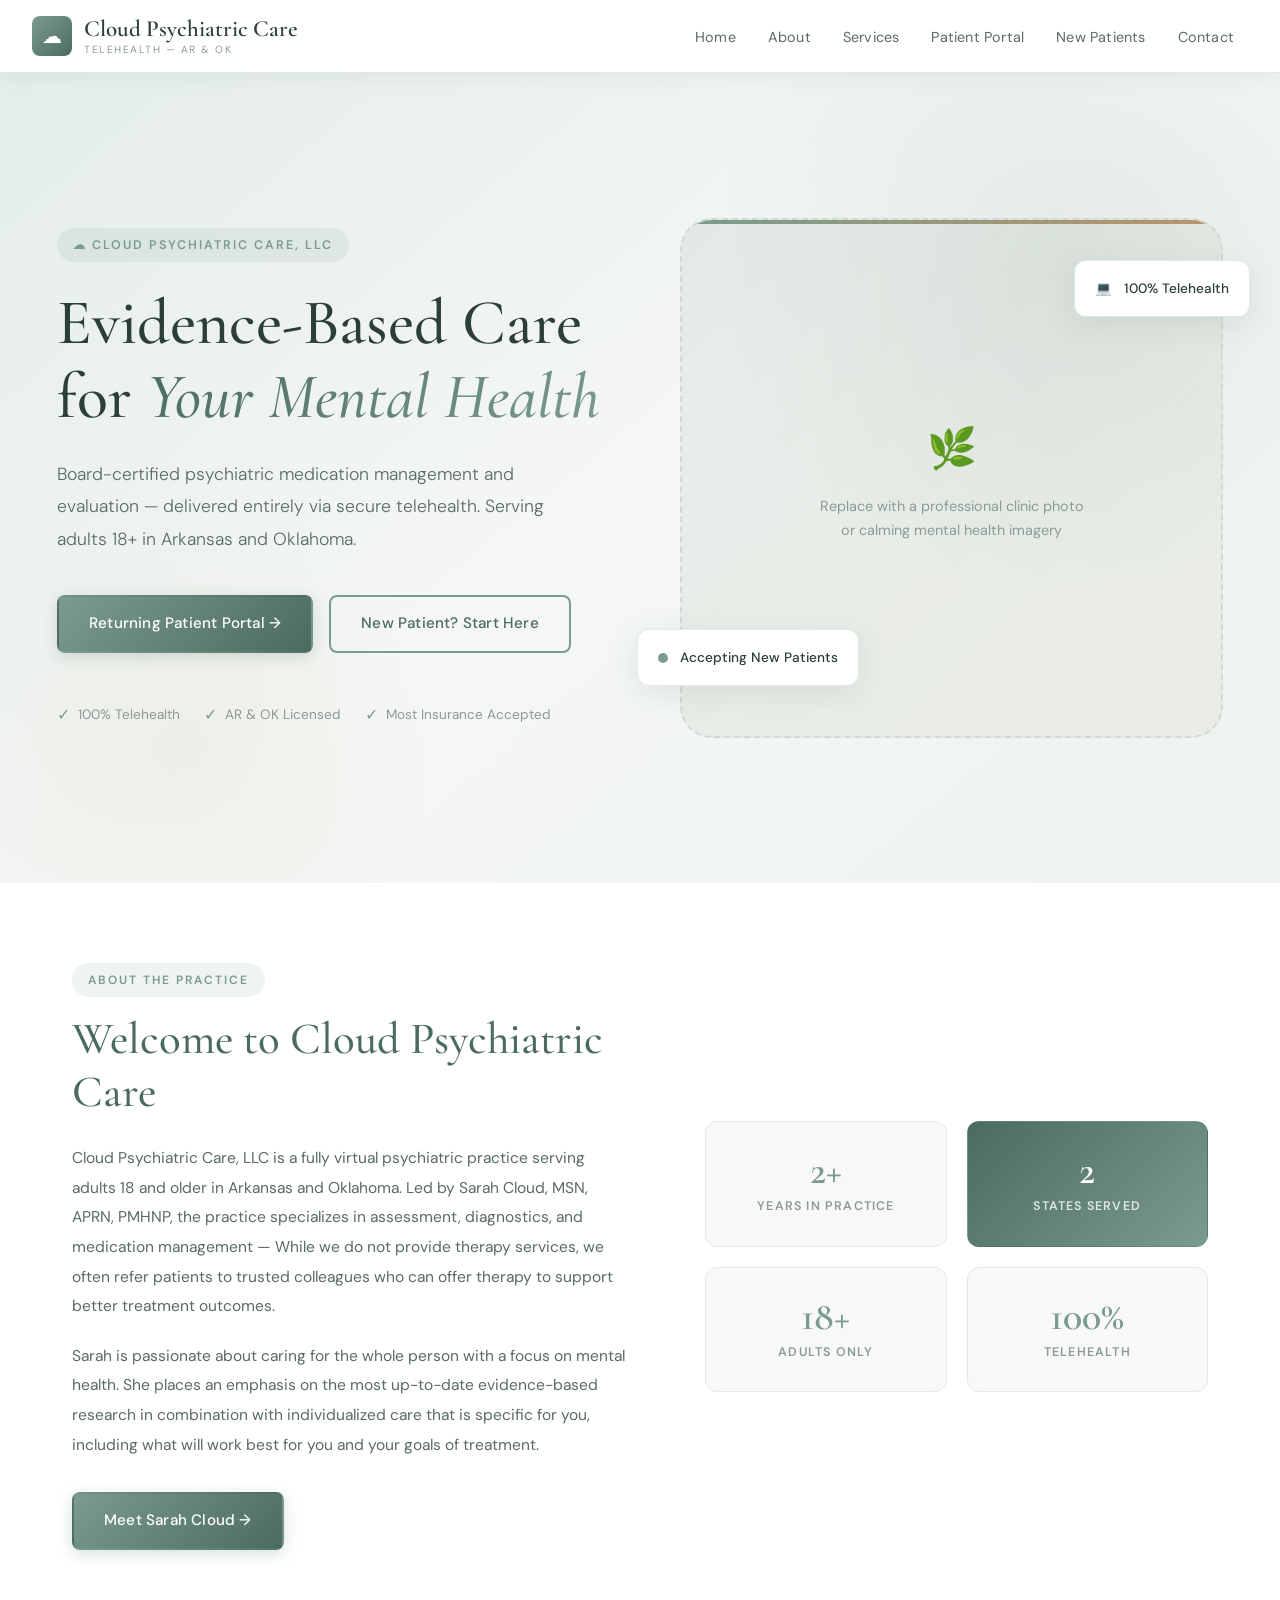
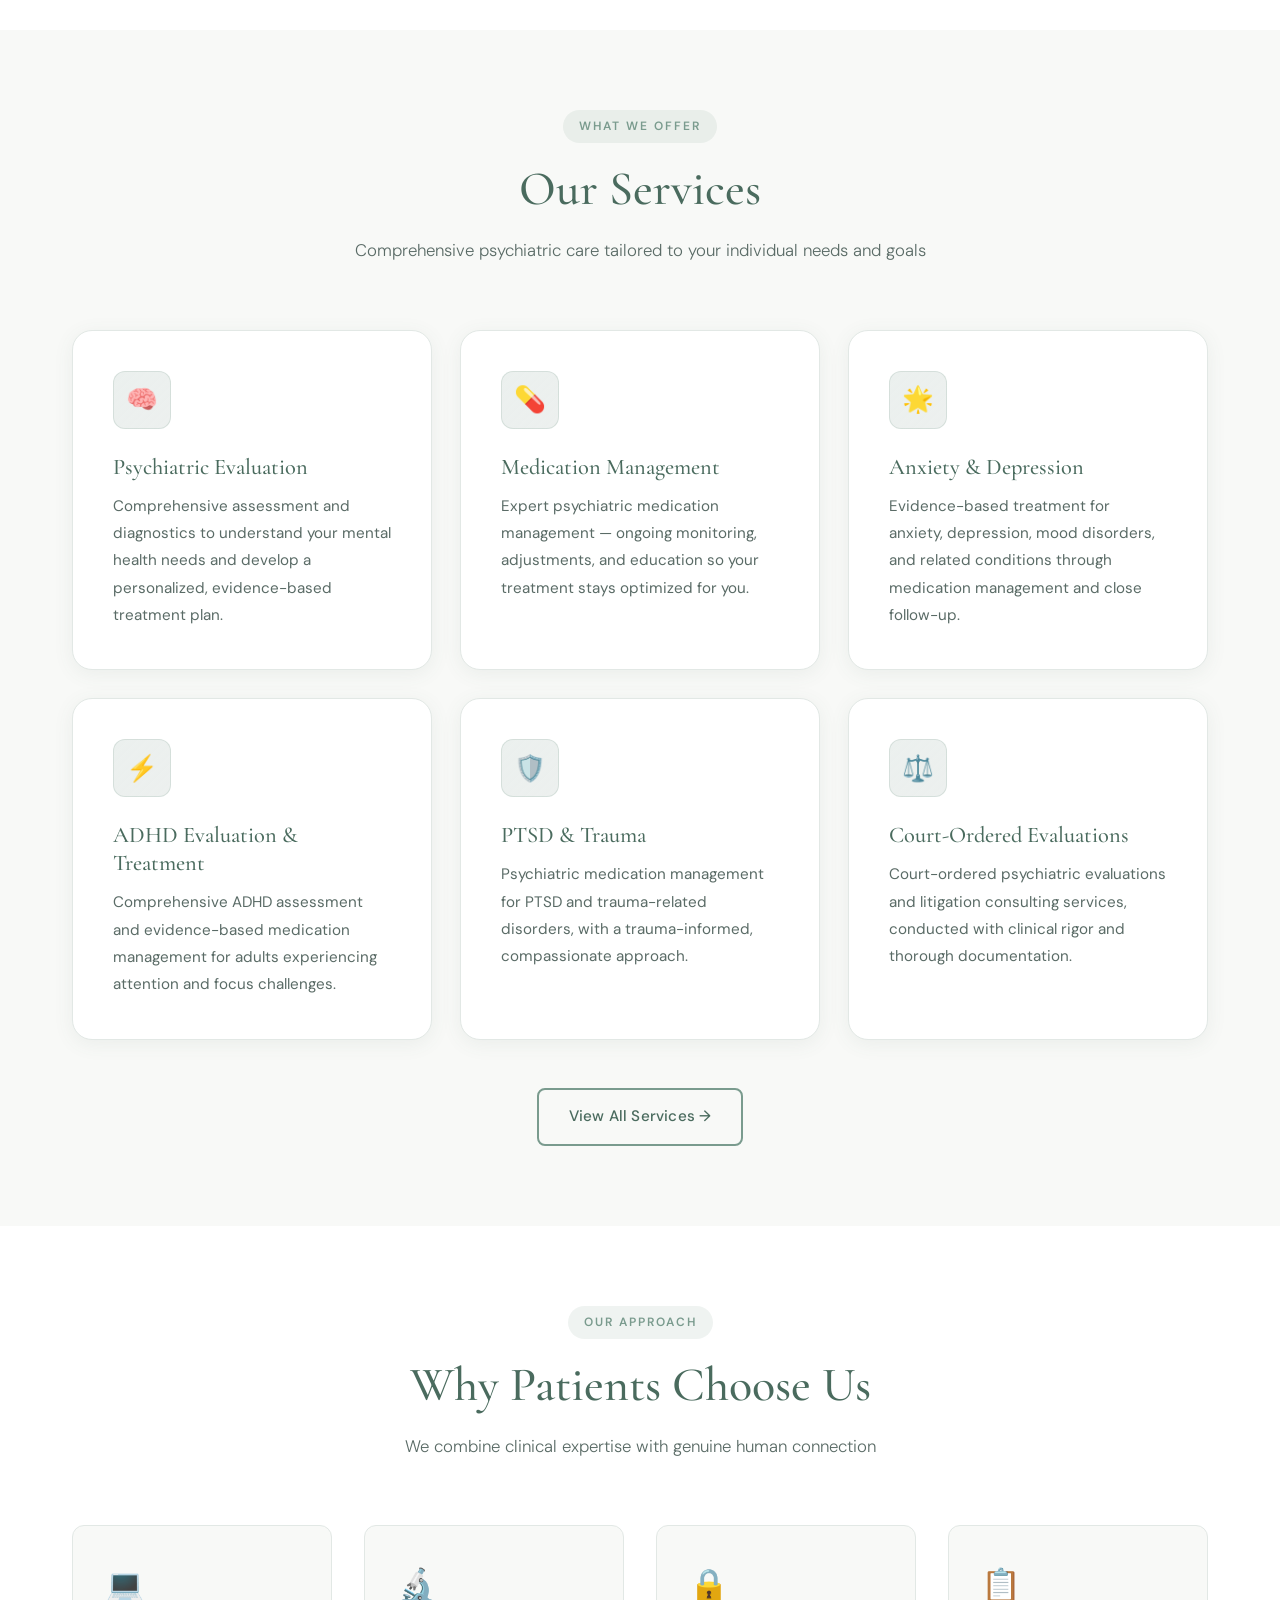
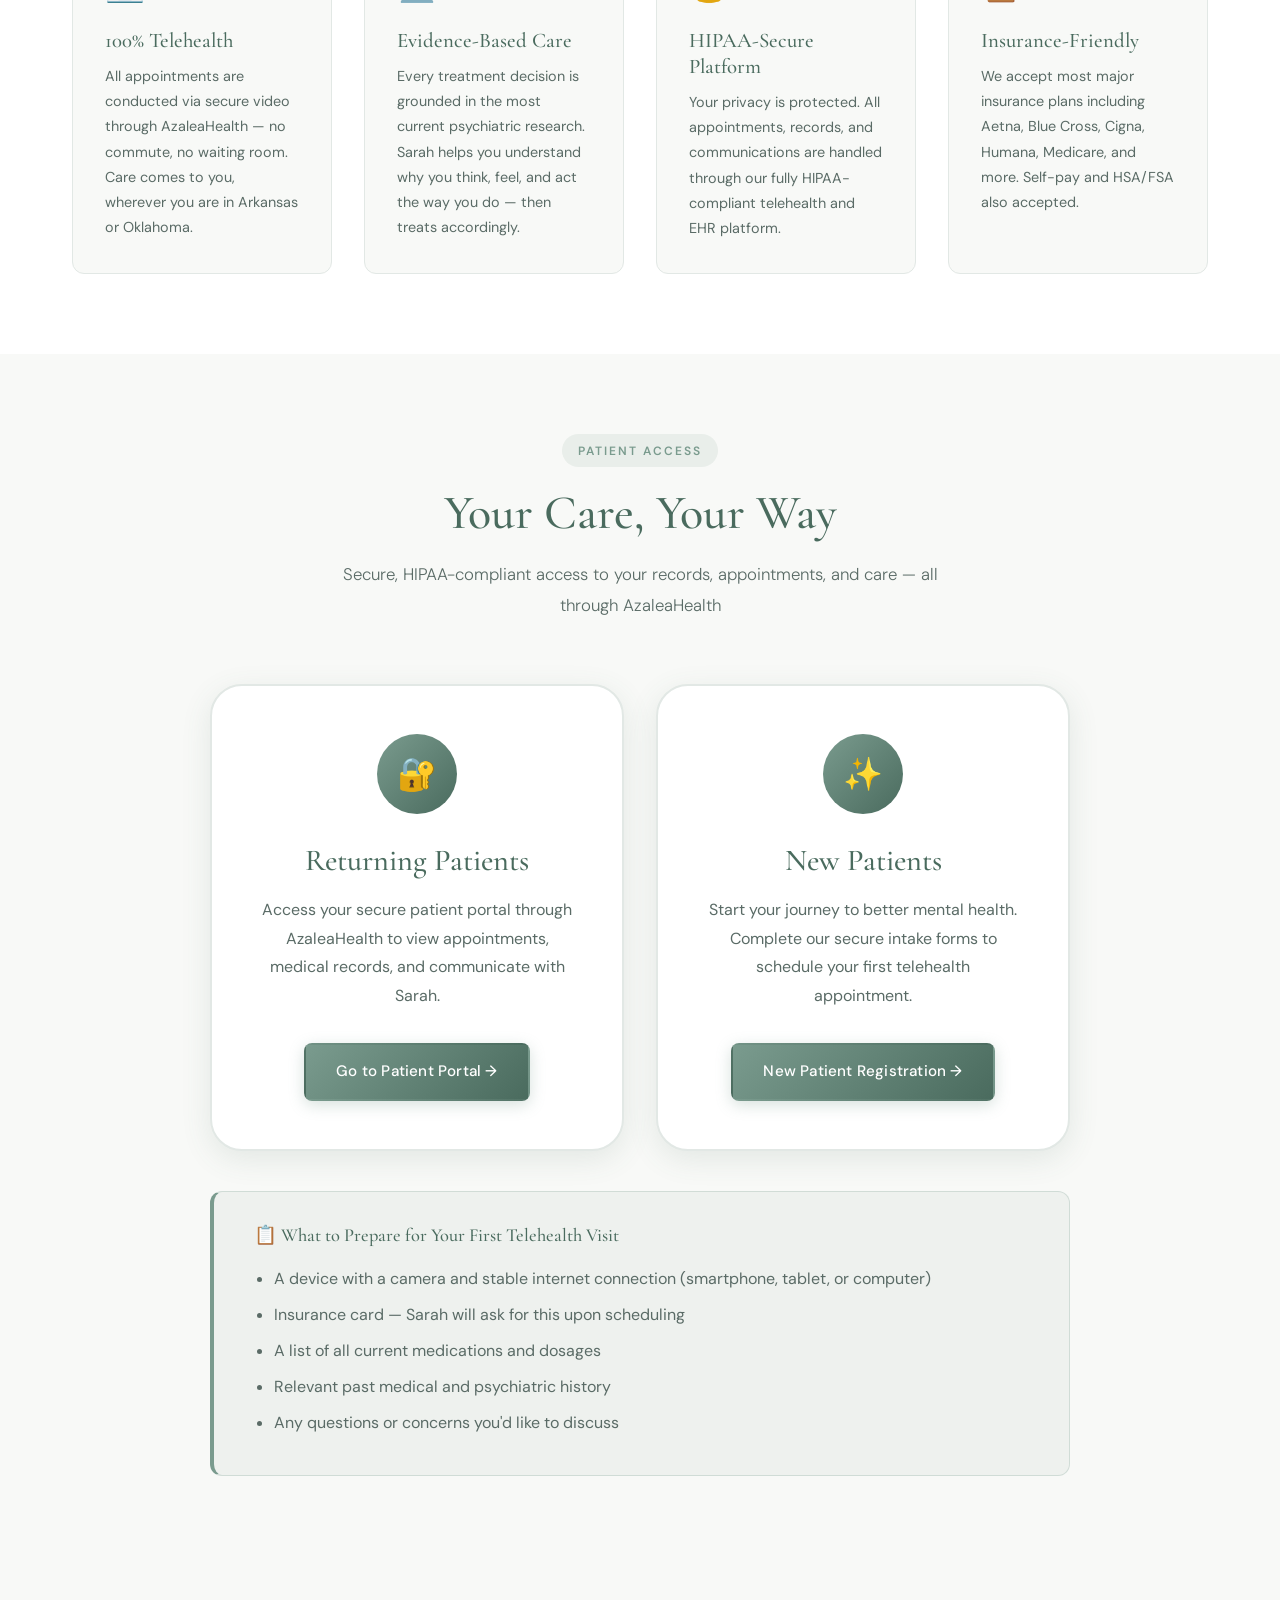
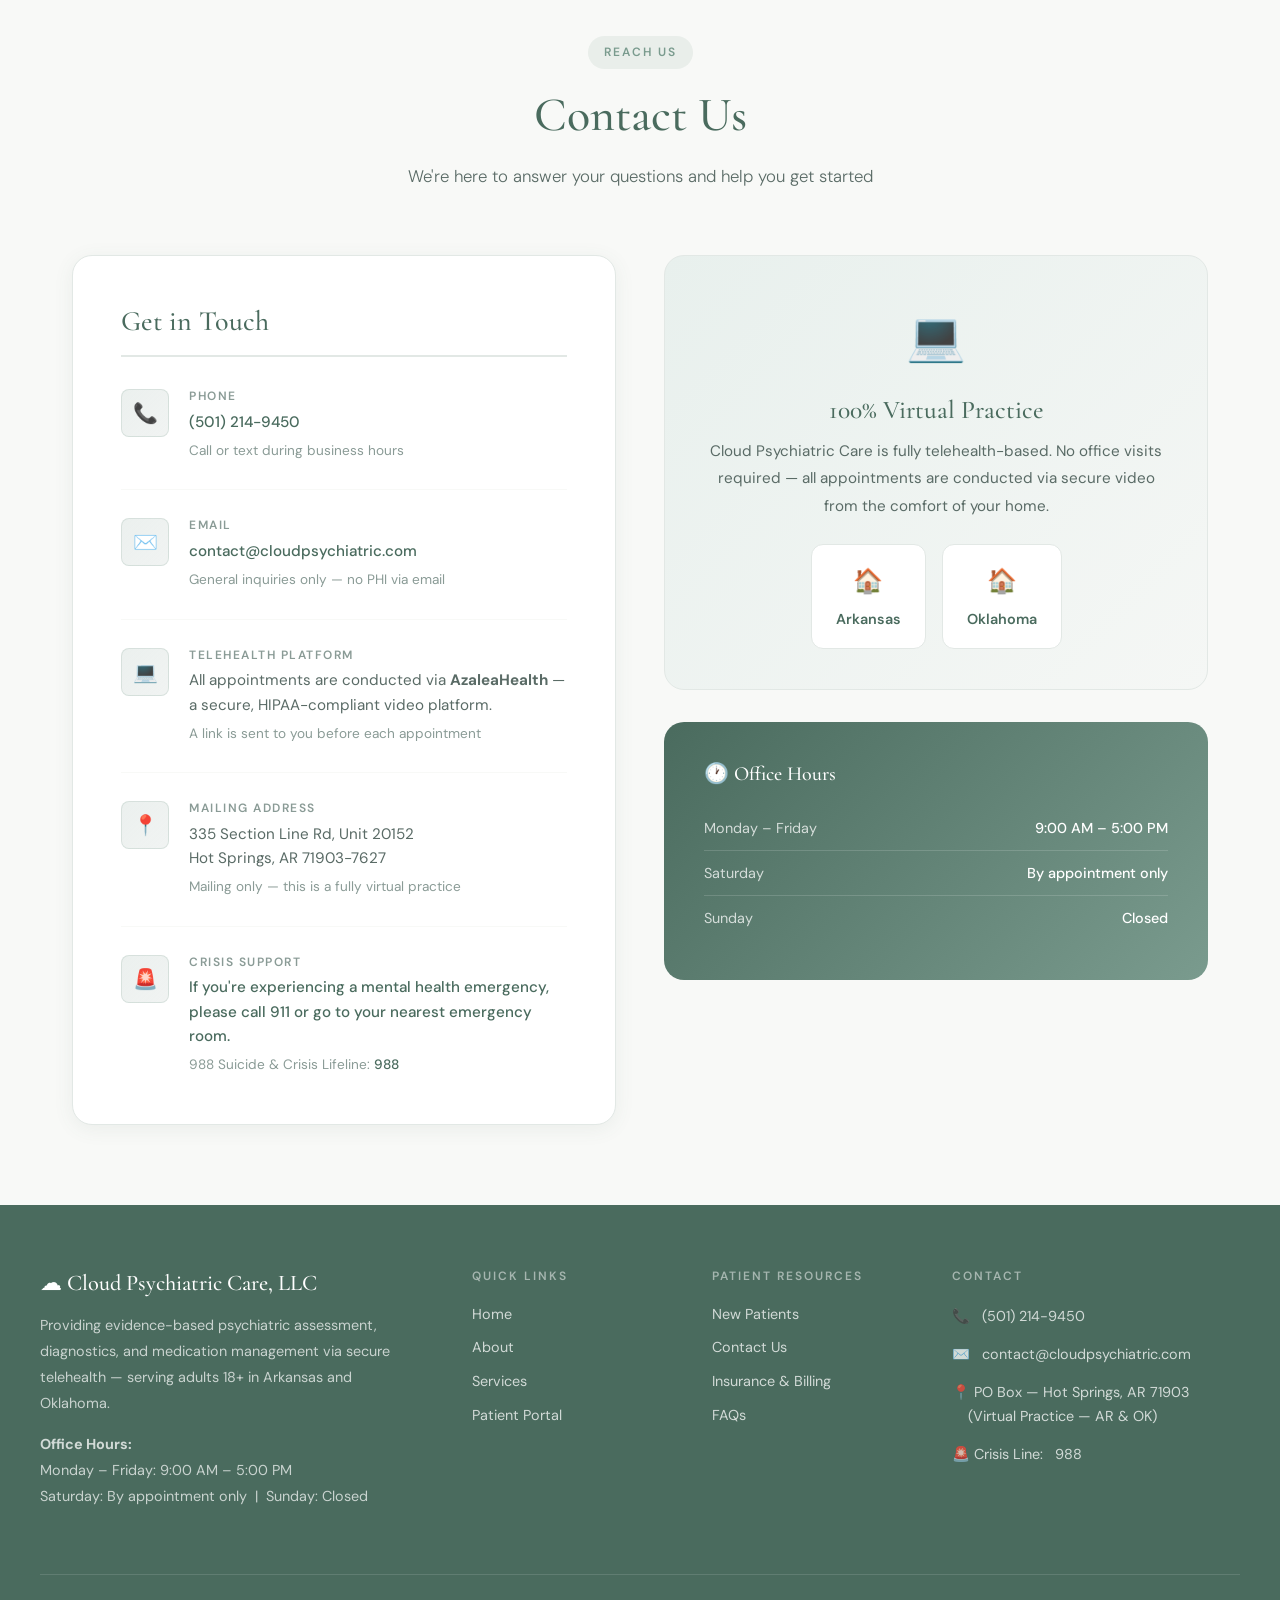
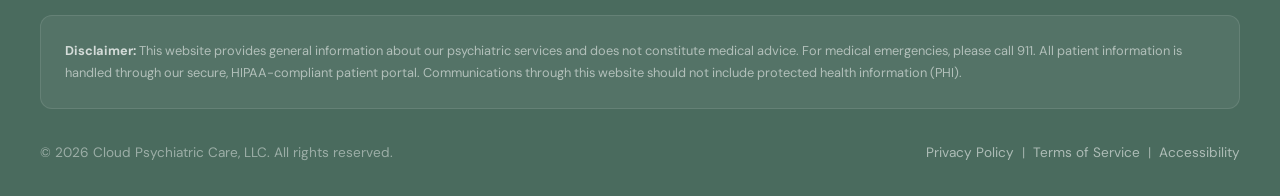
==== Index.html @ c42db322 "Chat Bot" ====
﻿<!DOCTYPE html>
<html lang="en">
<head>
    <meta charset="UTF-8">
    <meta name="viewport" content="width=device-width, initial-scale=1.0">
    <title>Cloud Psychiatric Care — Evidence-Based Telehealth Mental Health Care</title>
    <meta name="description" content="Cloud Psychiatric Care, LLC offers evidence-based telehealth psychiatric services in Arkansas and Oklahoma. Board-certified PMHNP Sarah Cloud, MSN, APRN, PMHNP — accepting new patients.">
    <link rel="stylesheet" href="Cloud_Style.css">
    <!-- Page-specific hero styles -->
    <style>
        /* ── Home Hero ── */
        .hero {
            position: relative;
            min-height: 90vh;
            display: flex;
            align-items: center;
            background: linear-gradient(140deg, #E4EDE9 0%, #F5F7F5 50%, #EDF3F0 100%);
            overflow: hidden;
        }

            .hero::before {
                content: '';
                position: absolute;
                top: -20%;
                right: -10%;
                width: 700px;
                height: 700px;
                border-radius: 50%;
                background: radial-gradient(circle, rgba(122,155,142,0.14) 0%, transparent 70%);
                pointer-events: none;
            }

            .hero::after {
                content: '';
                position: absolute;
                bottom: -15%;
                left: -5%;
                width: 500px;
                height: 500px;
                border-radius: 50%;
                background: radial-gradient(circle, rgba(184,149,106,0.08) 0%, transparent 70%);
                pointer-events: none;
            }

        .hero-container {
            max-width: 1400px;
            margin: 0 auto;
            padding: 5rem 2rem;
            display: grid;
            grid-template-columns: 1fr 1fr;
            gap: 5rem;
            align-items: center;
            position: relative;
            z-index: 1;
        }

        .hero-content {
            animation: fadeInUp 0.8s ease-out both;
        }

        .hero-tag {
            display: inline-flex;
            align-items: center;
            gap: 0.5rem;
            font-size: 0.78rem;
            font-weight: 600;
            letter-spacing: 2px;
            text-transform: uppercase;
            color: var(--primary-sage);
            background: rgba(122, 155, 142, 0.12);
            padding: 0.4rem 1rem;
            border-radius: 50px;
            margin-bottom: 1.5rem;
        }

        .hero-title {
            font-size: clamp(2.75rem, 5vw, 4.5rem);
            line-height: 1.15;
            margin-bottom: 1.5rem;
            color: var(--text-primary);
        }

            .hero-title em {
                font-style: italic;
                background: linear-gradient(135deg, var(--primary-deep), var(--primary-sage));
                -webkit-background-clip: text;
                -webkit-text-fill-color: transparent;
                background-clip: text;
            }

        .hero-subtitle {
            font-size: 1.1rem;
            color: var(--text-secondary);
            margin-bottom: 2.5rem;
            line-height: 1.85;
            font-weight: 300;
            max-width: 520px;
        }

        .hero-buttons {
            display: flex;
            gap: 1rem;
            flex-wrap: wrap;
            margin-bottom: 3rem;
        }

        .hero-trust {
            display: flex;
            align-items: center;
            gap: 1.5rem;
            flex-wrap: wrap;
        }

        .hero-trust-item {
            display: flex;
            align-items: center;
            gap: 0.5rem;
            font-size: 0.85rem;
            color: var(--text-muted);
        }

            .hero-trust-item span:first-child {
                color: var(--primary-sage);
                font-size: 1rem;
            }

        .hero-visual {
            position: relative;
            height: 520px;
            animation: fadeIn 1s ease-out 0.3s both;
        }

        .hero-image-frame {
            width: 100%;
            height: 100%;
            background: linear-gradient(135deg, rgba(122, 155, 142, 0.12), rgba(184, 149, 106, 0.08));
            border-radius: var(--radius-xl);
            border: 2px dashed var(--neutral-border);
            display: flex;
            align-items: center;
            justify-content: center;
            text-align: center;
            padding: 2rem;
            position: relative;
            overflow: hidden;
        }

            .hero-image-frame::before {
                content: '';
                position: absolute;
                top: 0;
                left: 0;
                right: 0;
                height: 4px;
                background: linear-gradient(90deg, var(--primary-sage), var(--accent-warm));
                border-radius: 4px 4px 0 0;
            }

        .hero-image-placeholder-text {
            color: var(--text-muted);
            font-size: 0.9rem;
            line-height: 1.7;
        }

            .hero-image-placeholder-text strong {
                display: block;
                font-size: 2.5rem;
                margin-bottom: 0.75rem;
            }

        /* Floating accent cards */
        .hero-float-card {
            position: absolute;
            background: var(--white);
            border-radius: var(--radius-md);
            padding: 1rem 1.25rem;
            box-shadow: var(--shadow-medium);
            display: flex;
            align-items: center;
            gap: 0.75rem;
            font-size: 0.85rem;
            font-weight: 500;
            color: var(--text-primary);
            z-index: 2;
            border: 1px solid var(--neutral-mid);
        }

        .hero-float-card--1 {
            bottom: 10%;
            left: -8%;
            animation: fadeInUp 0.7s 0.7s ease-out both;
        }

        .hero-float-card--2 {
            top: 8%;
            right: -5%;
            animation: fadeInUp 0.7s 0.9s ease-out both;
        }

        .hero-float-card .dot {
            width: 10px;
            height: 10px;
            background: var(--primary-sage);
            border-radius: 50%;
            flex-shrink: 0;
        }

        /* ── Welcome / Intro Section ── */
        .welcome-section {
            background: var(--white);
        }

        .welcome-grid {
            display: grid;
            grid-template-columns: 1.1fr 1fr;
            gap: 5rem;
            align-items: center;
        }

        .welcome-content h2 {
            font-size: clamp(2rem, 3.5vw, 2.8rem);
            color: var(--primary-deep);
            margin-bottom: 1.5rem;
            line-height: 1.2;
        }

        .welcome-content p {
            color: var(--text-secondary);
            line-height: 1.9;
            margin-bottom: 1.25rem;
            font-size: 0.975rem;
        }

        .welcome-content .btn {
            margin-top: 0.75rem;
        }

        .welcome-stats {
            display: grid;
            grid-template-columns: 1fr 1fr;
            gap: 1.25rem;
        }

        .welcome-stat-card {
            background: var(--neutral-light);
            border: 1px solid var(--neutral-mid);
            border-radius: var(--radius-md);
            padding: 1.75rem;
            text-align: center;
            transition: var(--transition);
        }

            .welcome-stat-card:hover {
                transform: translateY(-4px);
                box-shadow: var(--shadow-soft);
            }

            .welcome-stat-card.accent {
                background: linear-gradient(135deg, var(--primary-deep), var(--primary-sage));
                border-color: transparent;
            }

                .welcome-stat-card.accent .stat-number,
                .welcome-stat-card.accent .stat-label {
                    color: var(--white);
                }

                .welcome-stat-card.accent .stat-label {
                    color: rgba(255,255,255,0.8);
                }

        /* ── Services Preview ── */
        .services-grid {
            display: grid;
            grid-template-columns: repeat(auto-fit, minmax(280px, 1fr));
            gap: 1.75rem;
        }

        /* ── Why Choose Us ── */
        .why-grid {
            display: grid;
            grid-template-columns: repeat(auto-fit, minmax(260px, 1fr));
            gap: 2rem;
            margin-top: 1rem;
        }

        .why-card {
            padding: 2rem;
            border-radius: var(--radius-md);
            border: 1px solid var(--neutral-mid);
            transition: var(--transition);
            background: var(--neutral-light);
        }

            .why-card:hover {
                border-color: var(--primary-light);
                background: var(--white);
                box-shadow: var(--shadow-soft);
                transform: translateY(-4px);
            }

        .why-card-icon {
            font-size: 2rem;
            margin-bottom: 1rem;
        }

        .why-card h3 {
            font-size: 1.3rem;
            color: var(--primary-deep);
            margin-bottom: 0.6rem;
        }

        .why-card p {
            font-size: 0.9rem;
            color: var(--text-secondary);
            line-height: 1.75;
        }

        /* ── Portal Preview ── */
        .portal-grid {
            display: grid;
            grid-template-columns: 1fr 1fr;
            gap: 2rem;
            max-width: 860px;
            margin: 0 auto;
        }

        @media (max-width: 1024px) {
            .hero-container {
                grid-template-columns: 1fr;
                gap: 3rem;
            }

            .hero-visual {
                display: none;
            }

            .welcome-grid {
                grid-template-columns: 1fr;
                gap: 3rem;
            }

            .portal-grid {
                grid-template-columns: 1fr;
            }
        }

        @media (max-width: 768px) {
            .hero-container {
                padding: 4rem 1.5rem;
            }

            .hero-buttons {
                flex-direction: column;
            }

            .welcome-stats {
                grid-template-columns: 1fr 1fr;
            }
        }
    </style>
</head>
<body>

    <!-- ══════════════ HEADER ══════════════ -->
    <header class="header">
        <nav class="nav-container">
            <a href="index.html" class="logo">
                <div class="logo-icon">☁</div>
                <div class="logo-text">
                    Cloud Psychiatric Care
                    <span>Telehealth &mdash; AR &amp; OK</span>
                </div>
            </a>
            <button class="mobile-menu-btn" onclick="toggleMobileMenu()" aria-label="Toggle navigation">☰</button>
            <ul class="nav-links" id="navLinks">
                <li><a href="index.html">Home</a></li>
                <li><a href="about.html">About</a></li>
                <li><a href="services.html">Services</a></li>
                <li><a href="index.html#portal">Patient Portal</a></li>
                <li><a href="index.html#new-patients">New Patients</a></li>
                <li><a href="#contact">Contact</a></li>
            </ul>
        </nav>
    </header>

    <!-- ══════════════ HERO ══════════════ -->
    <section id="home" class="hero">
        <div class="hero-container">
            <div class="hero-content">
                <div class="hero-tag">☁ Cloud Psychiatric Care, LLC</div>
                <h1 class="hero-title">
                    Evidence-Based Care<br>
                    for <em>Your Mental Health</em>
                </h1>
                <p class="hero-subtitle">
                    Board-certified psychiatric medication management and evaluation — delivered entirely via secure telehealth. Serving adults 18+ in Arkansas and Oklahoma.
                </p>
                <div class="hero-buttons">
                    <a href="#portal" class="btn btn--primary">Returning Patient Portal →</a>
                    <a href="#new-patients" class="btn btn--secondary">New Patient? Start Here</a>
                </div>
                <div class="hero-trust">
                    <div class="hero-trust-item"><span>✓</span> 100% Telehealth</div>
                    <div class="hero-trust-item"><span>✓</span> AR &amp; OK Licensed</div>
                    <div class="hero-trust-item"><span>✓</span> Most Insurance Accepted</div>
                </div>
            </div>

            <div class="hero-visual">
                <div class="hero-image-frame">
                    <div class="hero-image-placeholder-text">
                        <strong>🌿</strong>
                        Replace with a professional clinic photo<br>or calming mental health imagery
                    </div>
                </div>
                <div class="hero-float-card hero-float-card--1">
                    <div class="dot"></div>
                    Accepting New Patients
                </div>
                <div class="hero-float-card hero-float-card--2">
                    <span>💻</span>
                    100% Telehealth
                </div>
            </div>
        </div>
    </section>

    <!-- ══════════════ WELCOME / ABOUT PREVIEW ══════════════ -->
    <section class="section welcome-section fade-in-section">
        <div class="container">
            <div class="welcome-grid">
                <div class="welcome-content">
                    <div class="section-tag">About the Practice</div>
                    <h2>Welcome to Cloud Psychiatric Care</h2>
                    <p>Cloud Psychiatric Care, LLC is a fully virtual psychiatric practice serving adults 18 and older in Arkansas and Oklahoma. Led by Sarah Cloud, MSN, APRN, PMHNP, the practice specializes in assessment, diagnostics, and medication management — While we do not provide therapy services, we often refer patients to trusted colleagues who can offer therapy to support better treatment outcomes.</p>
                    <p>Sarah is passionate about caring for the whole person with a focus on mental health. She places an emphasis on the most up-to-date evidence-based research in combination with individualized care that is specific for you, including what will work best for you and your goals of treatment.</p>
                    <a href="about.html" class="btn btn--primary">Meet Sarah Cloud →</a>
                </div>
                <div class="welcome-stats">
                    <div class="welcome-stat-card">
                        <div class="stat-number">2+</div>
                        <div class="stat-label">Years in Practice</div>
                    </div>
                    <div class="welcome-stat-card accent">
                        <div class="stat-number">2</div>
                        <div class="stat-label">States Served</div>
                    </div>
                    <div class="welcome-stat-card">
                        <div class="stat-number">18+</div>
                        <div class="stat-label">Adults Only</div>
                    </div>
                    <div class="welcome-stat-card">
                        <div class="stat-number">100%</div>
                        <div class="stat-label">Telehealth</div>
                    </div>
                </div>
            </div>
        </div>
    </section>

    <!-- ══════════════ SERVICES PREVIEW ══════════════ -->
    <section id="services" class="section fade-in-section" style="background: var(--neutral-light);">
        <div class="container">
            <div class="section-header">
                <div class="section-tag">What We Offer</div>
                <h2 class="section-title">Our Services</h2>
                <p class="section-subtitle">Comprehensive psychiatric care tailored to your individual needs and goals</p>
            </div>
            <div class="services-grid">
                <div class="service-card">
                    <div class="service-icon">🧠</div>
                    <h3>Psychiatric Evaluation</h3>
                    <p>Comprehensive assessment and diagnostics to understand your mental health needs and develop a personalized, evidence-based treatment plan.</p>
                </div>
                <div class="service-card">
                    <div class="service-icon">💊</div>
                    <h3>Medication Management</h3>
                    <p>Expert psychiatric medication management — ongoing monitoring, adjustments, and education so your treatment stays optimized for you.</p>
                </div>
                <div class="service-card">
                    <div class="service-icon">🌟</div>
                    <h3>Anxiety &amp; Depression</h3>
                    <p>Evidence-based treatment for anxiety, depression, mood disorders, and related conditions through medication management and close follow-up.</p>
                </div>
                <div class="service-card">
                    <div class="service-icon">⚡</div>
                    <h3>ADHD Evaluation &amp; Treatment</h3>
                    <p>Comprehensive ADHD assessment and evidence-based medication management for adults experiencing attention and focus challenges.</p>
                </div>
                <div class="service-card">
                    <div class="service-icon">🛡️</div>
                    <h3>PTSD &amp; Trauma</h3>
                    <p>Psychiatric medication management for PTSD and trauma-related disorders, with a trauma-informed, compassionate approach.</p>
                </div>
                <div class="service-card">
                    <div class="service-icon">⚖️</div>
                    <h3>Court-Ordered Evaluations</h3>
                    <p>Court-ordered psychiatric evaluations and litigation consulting services, conducted with clinical rigor and thorough documentation.</p>
                </div>
            </div>
            <div style="text-align: center; margin-top: 3rem;">
                <a href="services.html" class="btn btn--secondary">View All Services →</a>
            </div>
        </div>
    </section>

    <!-- ══════════════ WHY CHOOSE US ══════════════ -->
    <section class="section section--alt fade-in-section">
        <div class="container">
            <div class="section-header">
                <div class="section-tag">Our Approach</div>
                <h2 class="section-title">Why Patients Choose Us</h2>
                <p class="section-subtitle">We combine clinical expertise with genuine human connection</p>
            </div>
            <div class="why-grid">
                <div class="why-card">
                    <div class="why-card-icon">💻</div>
                    <h3>100% Telehealth</h3>
                    <p>All appointments are conducted via secure video through AzaleaHealth — no commute, no waiting room. Care comes to you, wherever you are in Arkansas or Oklahoma.</p>
                </div>
                <div class="why-card">
                    <div class="why-card-icon">🔬</div>
                    <h3>Evidence-Based Care</h3>
                    <p>Every treatment decision is grounded in the most current psychiatric research. Sarah helps you understand why you think, feel, and act the way you do — then treats accordingly.</p>
                </div>
                <div class="why-card">
                    <div class="why-card-icon">🔒</div>
                    <h3>HIPAA-Secure Platform</h3>
                    <p>Your privacy is protected. All appointments, records, and communications are handled through our fully HIPAA-compliant telehealth and EHR platform.</p>
                </div>
                <div class="why-card">
                    <div class="why-card-icon">📋</div>
                    <h3>Insurance-Friendly</h3>
                    <p>We accept most major insurance plans including Aetna, Blue Cross, Cigna, Humana, Medicare, and more. Self-pay and HSA/FSA also accepted.</p>
                </div>
            </div>
        </div>
    </section>

    <!-- ══════════════ PATIENT PORTAL ══════════════ -->
    <section id="portal" class="section fade-in-section" style="background: var(--neutral-light);">
        <div class="container">
            <div class="section-header">
                <div class="section-tag">Patient Access</div>
                <h2 class="section-title">Your Care, Your Way</h2>
                <p class="section-subtitle">Secure, HIPAA-compliant access to your records, appointments, and care — all through AzaleaHealth</p>
            </div>

            <div class="portal-grid">
                <div class="portal-card">
                    <div class="portal-icon">🔐</div>
                    <h3>Returning Patients</h3>
                    <p>Access your secure patient portal through AzaleaHealth to view appointments, medical records, and communicate with Sarah.</p>
                    <a href="#" class="btn btn--primary" onclick="alert('This will link to your AzaleaHealth patient portal login')">Go to Patient Portal →</a>
                </div>
                <div class="portal-card" id="new-patients">
                    <div class="portal-icon">✨</div>
                    <h3>New Patients</h3>
                    <p>Start your journey to better mental health. Complete our secure intake forms to schedule your first telehealth appointment.</p>
                    <a href="#" class="btn btn--primary" onclick="alert('This will link to your AzaleaHealth new patient registration')">New Patient Registration →</a>
                </div>
            </div>

            <div class="info-box" style="max-width: 860px; margin: 2.5rem auto 0;">
                <h4>📋 What to Prepare for Your First Telehealth Visit</h4>
                <ul>
                    <li>A device with a camera and stable internet connection (smartphone, tablet, or computer)</li>
                    <li>Insurance card — Sarah will ask for this upon scheduling</li>
                    <li>A list of all current medications and dosages</li>
                    <li>Relevant past medical and psychiatric history</li>
                    <li>Any questions or concerns you'd like to discuss</li>
                </ul>
            </div>
        </div>
    </section>

    <!-- ══════════════ CONTACT ══════════════ -->
    <section id="contact" class="section contact-section fade-in-section">
        <div class="container">
            <div class="section-header">
                <div class="section-tag">Reach Us</div>
                <h2 class="section-title">Contact Us</h2>
                <p class="section-subtitle">We're here to answer your questions and help you get started</p>
            </div>
            <div class="contact-grid">
                <div class="contact-info-panel">
                    <h3>Get in Touch</h3>
                    <div class="contact-item">
                        <div class="contact-icon">📞</div>
                        <div class="contact-details">
                            <h4>Phone</h4>
                            <p><a href="tel:5012149450">(501) 214-9450</a></p>
                            <p class="note">Call or text during business hours</p>
                        </div>
                    </div>
                    <div class="contact-item">
                        <div class="contact-icon">✉️</div>
                        <div class="contact-details">
                            <h4>Email</h4>
                            <p><a href="mailto:contact@cloudpsychiatric.com">contact@cloudpsychiatric.com</a></p>
                            <p class="note">General inquiries only — no PHI via email</p>
                        </div>
                    </div>
                    <div class="contact-item">
                        <div class="contact-icon">💻</div>
                        <div class="contact-details">
                            <h4>Telehealth Platform</h4>
                            <p>All appointments are conducted via <strong>AzaleaHealth</strong> — a secure, HIPAA-compliant video platform.</p>
                            <p class="note">A link is sent to you before each appointment</p>
                        </div>
                    </div>
                    <div class="contact-item">
                        <div class="contact-icon">📍</div>
                        <div class="contact-details">
                            <h4>Mailing Address</h4>
                            <p>335 Section Line Rd, Unit 20152<br>Hot Springs, AR 71903-7627</p>
                            <p class="note">Mailing only — this is a fully virtual practice</p>
                        </div>
                    </div>
                    <div class="contact-item">
                        <div class="contact-icon">🚨</div>
                        <div class="contact-details">
                            <h4>Crisis Support</h4>
                            <p class="contact-crisis">If you're experiencing a mental health emergency, please call 911 or go to your nearest emergency room.</p>
                            <p class="note">988 Suicide &amp; Crisis Lifeline: <a href="tel:988">988</a></p>
                        </div>
                    </div>
                </div>

                <div>
                    <!-- Telehealth States Card replaces map for virtual practice -->
                    <div style="background: linear-gradient(135deg, #E8F0ED, #F5F7F5); border-radius: var(--radius-lg); padding: 2.5rem; border: 1px solid var(--neutral-mid); margin-bottom: 1.5rem; text-align: center;">
                        <div style="font-size: 3rem; margin-bottom: 1rem;">💻</div>
                        <h3 style="color: var(--primary-deep); font-size: 1.6rem; margin-bottom: 0.75rem;">100% Virtual Practice</h3>
                        <p style="color: var(--text-secondary); font-size: 0.95rem; line-height: 1.8; margin-bottom: 1.5rem;">Cloud Psychiatric Care is fully telehealth-based. No office visits required — all appointments are conducted via secure video from the comfort of your home.</p>
                        <div style="display: flex; gap: 1rem; justify-content: center; flex-wrap: wrap;">
                            <div style="background: var(--white); border: 1px solid var(--neutral-mid); border-radius: var(--radius-md); padding: 1rem 1.5rem; text-align: center;">
                                <div style="font-size: 1.5rem;">🏠</div>
                                <div style="font-weight: 600; color: var(--primary-deep); font-size: 0.9rem; margin-top: 0.35rem;">Arkansas</div>
                            </div>
                            <div style="background: var(--white); border: 1px solid var(--neutral-mid); border-radius: var(--radius-md); padding: 1rem 1.5rem; text-align: center;">
                                <div style="font-size: 1.5rem;">🏠</div>
                                <div style="font-weight: 600; color: var(--primary-deep); font-size: 0.9rem; margin-top: 0.35rem;">Oklahoma</div>
                            </div>
                        </div>
                    </div>
                    <div class="hours-card">
                        <h4>🕐 Office Hours</h4>
                        <div class="hours-row"><span class="day">Monday – Friday</span><span class="time">9:00 AM – 5:00 PM</span></div>
                        <div class="hours-row"><span class="day">Saturday</span><span class="time">By appointment only</span></div>
                        <div class="hours-row"><span class="day">Sunday</span><span class="time">Closed</span></div>
                    </div>
                </div>
            </div>
        </div>
    </section>

    <!-- ══════════════ FOOTER ══════════════ -->
    <footer class="footer">
        <div class="footer-container">
            <div class="footer-grid">
                <div class="footer-brand">
                    <h3>☁ Cloud Psychiatric Care, LLC</h3>
                    <p>Providing evidence-based psychiatric assessment, diagnostics, and medication management via secure telehealth — serving adults 18+ in Arkansas and Oklahoma.</p>
                    <p>
                        <strong style="color: rgba(255,255,255,0.75);">Office Hours:</strong><br>
                        Monday – Friday: 9:00 AM – 5:00 PM<br>
                        Saturday: By appointment only &nbsp;|&nbsp; Sunday: Closed
                    </p>
                </div>
                <div class="footer-col">
                    <h4>Quick Links</h4>
                    <ul class="footer-links">
                        <li><a href="index.html">Home</a></li>
                        <li><a href="about.html">About</a></li>
                        <li><a href="services.html">Services</a></li>
                        <li><a href="index.html#portal">Patient Portal</a></li>
                    </ul>
                </div>
                <div class="footer-col">
                    <h4>Patient Resources</h4>
                    <ul class="footer-links">
                        <li><a href="index.html#new-patients">New Patients</a></li>
                        <li><a href="#contact">Contact Us</a></li>
                        <li><a href="#">Insurance &amp; Billing</a></li>
                        <li><a href="#">FAQs</a></li>
                    </ul>
                </div>
                <div class="footer-col">
                    <h4>Contact</h4>
                    <div class="footer-contact-item">📞 <a href="tel:5012149450">(501) 214-9450</a></div>
                    <div class="footer-contact-item">✉️ <a href="mailto:contact@cloudpsychiatric.com">contact@cloudpsychiatric.com</a></div>
                    <div class="footer-contact-item">📍 PO Box — Hot Springs, AR 71903<br>&nbsp;&nbsp;&nbsp;&nbsp;(Virtual Practice — AR &amp; OK)</div>
                    <div class="footer-contact-item">🚨 Crisis Line: <a href="tel:988">988</a></div>
                </div>
            </div>

            <div class="disclaimer">
                <strong>Disclaimer:</strong> This website provides general information about our psychiatric services and does not constitute medical advice. For medical emergencies, please call 911. All patient information is handled through our secure, HIPAA-compliant patient portal. Communications through this website should not include protected health information (PHI).
            </div>

            <div class="footer-bottom">
                <p>&copy; 2026 Cloud Psychiatric Care, LLC. All rights reserved.</p>
                <p><a href="#">Privacy Policy</a> &nbsp;|&nbsp; <a href="#">Terms of Service</a> &nbsp;|&nbsp; <a href="#">Accessibility</a></p>
            </div>
        </div>
    </footer>

    <script src="main.js"></script>
    <script src="https://clients.doctorconnect.net/aria/widget/aria-widget-v5/widget-embed.js"
            data-client-id="7491E9CD-B1"
            data-assistant-id="agent_9101kkfeh9w4fwbvhtevc7rwrte4"></script>
</body>
</html>
---- Cloud_Style.css ----
﻿/* ============================================================
   Cloud Psychiatry — Shared Stylesheet
   ============================================================ */

@import url('https://fonts.googleapis.com/css2?family=Cormorant+Garamond:ital,wght@0,400;0,500;0,600;1,400;1,500&family=DM+Sans:wght@300;400;500;600&display=swap');

/* ── CSS Variables ── */
:root {
    --primary-sage: #7A9B8E;
    --primary-deep: #4A6B5E;
    --primary-light: #A8C4BA;
    --accent-warm: #B8956A;
    --accent-warm-light: #D4B08C;
    --neutral-light: #F8F9F7;
    --neutral-cream: #FAF8F5;
    --neutral-mid: #E2E8E5;
    --neutral-border: #D0D9D5;
    --text-primary: #2C3E3A;
    --text-secondary: #5A6B66;
    --text-muted: #8A9B96;
    --white: #FFFFFF;
    --shadow-soft: 0 4px 20px rgba(74, 107, 94, 0.08);
    --shadow-medium: 0 8px 30px rgba(74, 107, 94, 0.12);
    --shadow-strong: 0 16px 48px rgba(74, 107, 94, 0.16);
    --radius-sm: 8px;
    --radius-md: 12px;
    --radius-lg: 20px;
    --radius-xl: 32px;
    --transition: all 0.3s cubic-bezier(0.4, 0, 0.2, 1);
}

/* ── Reset & Base ── */
*, *::before, *::after {
    margin: 0;
    padding: 0;
    box-sizing: border-box;
}

html {
    scroll-behavior: smooth;
}

body {
    font-family: 'DM Sans', -apple-system, sans-serif;
    color: var(--text-primary);
    line-height: 1.7;
    background: var(--neutral-cream);
    overflow-x: hidden;
}

/* ── Typography ── */
h1, h2, h3, h4, h5, h6 {
    font-family: 'Cormorant Garamond', serif;
    font-weight: 500;
    line-height: 1.25;
    color: var(--text-primary);
}

a {
    color: var(--primary-deep);
    transition: var(--transition);
}

    a:hover {
        color: var(--primary-sage);
    }

img {
    max-width: 100%;
    height: auto;
    display: block;
}

/* ── Layout Utilities ── */
.container {
    max-width: 1200px;
    margin: 0 auto;
    padding: 0 2rem;
}

.container--wide {
    max-width: 1400px;
    margin: 0 auto;
    padding: 0 2rem;
}

.section {
    padding: 5rem 2rem;
    position: relative;
}

.section--alt {
    background: var(--white);
}

.section--dark {
    background: var(--primary-deep);
    color: var(--white);
}

.section-header {
    text-align: center;
    margin-bottom: 4rem;
}

.section-tag {
    display: inline-block;
    font-family: 'DM Sans', sans-serif;
    font-size: 0.75rem;
    font-weight: 600;
    letter-spacing: 2px;
    text-transform: uppercase;
    color: var(--primary-sage);
    margin-bottom: 1rem;
    background: rgba(122, 155, 142, 0.12);
    padding: 0.4rem 1rem;
    border-radius: 50px;
}

.section-title {
    font-size: clamp(2rem, 4vw, 3rem);
    margin-bottom: 1rem;
    color: var(--primary-deep);
}

.section-subtitle {
    font-size: 1.05rem;
    color: var(--text-secondary);
    max-width: 640px;
    margin: 0 auto;
    font-weight: 300;
    line-height: 1.8;
}

/* ── Buttons ── */
.btn {
    padding: 0.875rem 1.875rem;
    border-radius: var(--radius-sm);
    text-decoration: none;
    font-family: 'DM Sans', sans-serif;
    font-weight: 500;
    font-size: 0.95rem;
    transition: var(--transition);
    display: inline-flex;
    align-items: center;
    gap: 0.5rem;
    cursor: pointer;
    border: 2px solid transparent;
    letter-spacing: 0.2px;
    white-space: nowrap;
}

.btn--primary {
    background: linear-gradient(135deg, var(--primary-sage), var(--primary-deep));
    color: var(--white);
    box-shadow: 0 4px 15px rgba(122, 155, 142, 0.3);
    border-color: transparent;
}

    .btn--primary:hover {
        transform: translateY(-2px);
        box-shadow: 0 8px 25px rgba(122, 155, 142, 0.4);
        color: var(--white);
    }

.btn--secondary {
    background: transparent;
    color: var(--primary-deep);
    border-color: var(--primary-sage);
}

    .btn--secondary:hover {
        background: var(--primary-sage);
        color: var(--white);
        transform: translateY(-2px);
    }

.btn--ghost {
    background: rgba(255, 255, 255, 0.15);
    color: var(--white);
    border-color: rgba(255, 255, 255, 0.4);
    backdrop-filter: blur(8px);
}

    .btn--ghost:hover {
        background: rgba(255, 255, 255, 0.25);
        color: var(--white);
        transform: translateY(-2px);
    }

/* ── Header / Navigation ── */
.header {
    background: rgba(255, 255, 255, 0.95);
    backdrop-filter: blur(12px);
    -webkit-backdrop-filter: blur(12px);
    position: sticky;
    top: 0;
    z-index: 1000;
    box-shadow: var(--shadow-soft);
    transition: var(--transition);
    border-bottom: 1px solid var(--neutral-mid);
}

    .header.scrolled {
        box-shadow: var(--shadow-medium);
    }

.nav-container {
    max-width: 1400px;
    margin: 0 auto;
    padding: 1rem 2rem;
    display: flex;
    justify-content: space-between;
    align-items: center;
}

/* Logo */
.logo {
    display: flex;
    align-items: center;
    gap: 0.75rem;
    text-decoration: none;
    flex-shrink: 0;
}

.logo-icon {
    width: 40px;
    height: 40px;
    background: linear-gradient(135deg, var(--primary-sage), var(--primary-deep));
    border-radius: var(--radius-sm);
    display: flex;
    align-items: center;
    justify-content: center;
    color: var(--white);
    font-size: 1.25rem;
    flex-shrink: 0;
}

.logo-text {
    font-family: 'Cormorant Garamond', serif;
    font-size: 1.45rem;
    font-weight: 600;
    color: var(--text-primary);
    line-height: 1.2;
}

    .logo-text span {
        display: block;
        font-size: 0.65rem;
        font-family: 'DM Sans', sans-serif;
        font-weight: 400;
        letter-spacing: 1.5px;
        text-transform: uppercase;
        color: var(--text-muted);
    }

/* Nav Links */
.nav-links {
    display: flex;
    gap: 0.25rem;
    list-style: none;
    align-items: center;
}

    .nav-links a {
        text-decoration: none;
        color: var(--text-secondary);
        font-weight: 400;
        font-size: 0.9rem;
        letter-spacing: 0.2px;
        transition: var(--transition);
        padding: 0.5rem 0.875rem;
        border-radius: var(--radius-sm);
        position: relative;
    }

        .nav-links a:hover {
            color: var(--primary-deep);
            background: rgba(122, 155, 142, 0.08);
        }

        .nav-links a.active {
            color: var(--primary-deep);
            font-weight: 500;
        }

            .nav-links a.active::after {
                content: '';
                position: absolute;
                bottom: 2px;
                left: 0.875rem;
                right: 0.875rem;
                height: 2px;
                background: var(--primary-sage);
                border-radius: 2px;
            }

    .nav-links .nav-cta a {
        background: linear-gradient(135deg, var(--primary-sage), var(--primary-deep));
        color: var(--white);
        padding: 0.5rem 1.25rem;
        border-radius: var(--radius-sm);
        font-weight: 500;
    }

        .nav-links .nav-cta a:hover {
            transform: translateY(-1px);
            box-shadow: 0 4px 12px rgba(122, 155, 142, 0.35);
            color: var(--white);
            background: linear-gradient(135deg, var(--primary-sage), var(--primary-deep));
        }

        .nav-links .nav-cta a.active::after {
            display: none;
        }

/* Mobile Menu */
.mobile-menu-btn {
    display: none;
    background: none;
    border: none;
    font-size: 1.5rem;
    color: var(--text-primary);
    cursor: pointer;
    padding: 0.25rem;
    line-height: 1;
}

/* ── Page Hero (reusable for inner pages) ── */
.page-hero {
    background: linear-gradient(135deg, #E8F0ED 0%, #F8F9F7 60%, #EEF2F0 100%);
    padding: 5rem 2rem 4rem;
    position: relative;
    overflow: hidden;
    text-align: center;
}

    .page-hero::before {
        content: '';
        position: absolute;
        inset: 0;
        background: url("data:image/svg+xml,%3Csvg width='60' height='60' xmlns='http://www.w3.org/2000/svg'%3E%3Cpath d='M0 0h60v60H0z' fill='none'/%3E%3Ccircle cx='30' cy='30' r='1' fill='rgba(122,155,142,0.12)'/%3E%3C/svg%3E");
        opacity: 0.6;
    }

    .page-hero .container {
        position: relative;
        z-index: 1;
    }

.page-hero__tag {
    display: inline-block;
    font-size: 0.75rem;
    font-weight: 600;
    letter-spacing: 2px;
    text-transform: uppercase;
    color: var(--primary-sage);
    background: rgba(122, 155, 142, 0.12);
    padding: 0.4rem 1rem;
    border-radius: 50px;
    margin-bottom: 1.25rem;
}

.page-hero__title {
    font-size: clamp(2.5rem, 5vw, 4rem);
    color: var(--primary-deep);
    margin-bottom: 1.25rem;
    background: linear-gradient(135deg, var(--primary-deep), var(--primary-sage));
    -webkit-background-clip: text;
    -webkit-text-fill-color: transparent;
    background-clip: text;
}

.page-hero__subtitle {
    font-size: 1.15rem;
    color: var(--text-secondary);
    max-width: 640px;
    margin: 0 auto;
    line-height: 1.8;
    font-weight: 300;
}

/* ── Cards ── */
.card {
    background: var(--white);
    border-radius: var(--radius-lg);
    box-shadow: var(--shadow-soft);
    border: 1px solid var(--neutral-mid);
    transition: var(--transition);
    overflow: hidden;
}

    .card:hover {
        transform: translateY(-6px);
        box-shadow: var(--shadow-strong);
    }

/* Service Cards */
.service-card {
    background: var(--white);
    padding: 2.5rem;
    border-radius: var(--radius-lg);
    box-shadow: var(--shadow-soft);
    border: 1px solid var(--neutral-mid);
    transition: var(--transition);
}

    .service-card:hover {
        transform: translateY(-8px);
        box-shadow: var(--shadow-strong);
        border-color: var(--primary-light);
    }

.service-icon {
    width: 58px;
    height: 58px;
    background: linear-gradient(135deg, rgba(122,155,142,0.15), rgba(74,107,94,0.1));
    border-radius: var(--radius-md);
    display: flex;
    align-items: center;
    justify-content: center;
    font-size: 1.6rem;
    margin-bottom: 1.5rem;
    border: 1px solid rgba(122, 155, 142, 0.2);
}

.service-card h3 {
    font-size: 1.4rem;
    margin-bottom: 0.75rem;
    color: var(--primary-deep);
}

.service-card p {
    color: var(--text-secondary);
    line-height: 1.8;
    font-size: 0.95rem;
}

/* ── Portal Cards ── */
.portal-card {
    background: var(--white);
    padding: 3rem;
    border-radius: var(--radius-xl);
    box-shadow: var(--shadow-medium);
    border: 2px solid var(--neutral-mid);
    transition: var(--transition);
    text-align: center;
}

    .portal-card:hover {
        transform: translateY(-6px);
        border-color: var(--primary-sage);
        box-shadow: var(--shadow-strong);
    }

.portal-icon {
    width: 80px;
    height: 80px;
    background: linear-gradient(135deg, var(--primary-sage), var(--primary-deep));
    border-radius: 50%;
    display: flex;
    align-items: center;
    justify-content: center;
    color: var(--white);
    font-size: 2rem;
    margin: 0 auto 1.75rem;
}

.portal-card h3 {
    font-size: 1.9rem;
    margin-bottom: 1rem;
    color: var(--primary-deep);
}

.portal-card p {
    color: var(--text-secondary);
    margin-bottom: 2rem;
    line-height: 1.8;
}

/* ── Contact Section ── */
.contact-section {
    background: var(--neutral-light);
}

.contact-grid {
    display: grid;
    grid-template-columns: 1fr 1fr;
    gap: 3rem;
    align-items: start;
}

.contact-info-panel {
    background: var(--white);
    padding: 3rem;
    border-radius: var(--radius-lg);
    box-shadow: var(--shadow-soft);
    border: 1px solid var(--neutral-mid);
}

    .contact-info-panel h3 {
        font-size: 1.75rem;
        color: var(--primary-deep);
        margin-bottom: 2rem;
        padding-bottom: 1rem;
        border-bottom: 2px solid var(--neutral-mid);
    }

.contact-item {
    display: flex;
    align-items: flex-start;
    gap: 1.25rem;
    margin-bottom: 1.75rem;
    padding-bottom: 1.75rem;
    border-bottom: 1px solid var(--neutral-light);
}

    .contact-item:last-child {
        margin-bottom: 0;
        padding-bottom: 0;
        border-bottom: none;
    }

.contact-icon {
    width: 48px;
    height: 48px;
    background: linear-gradient(135deg, rgba(122,155,142,0.15), rgba(74,107,94,0.08));
    border-radius: var(--radius-sm);
    display: flex;
    align-items: center;
    justify-content: center;
    font-size: 1.25rem;
    flex-shrink: 0;
    border: 1px solid rgba(122, 155, 142, 0.2);
}

.contact-details h4 {
    font-family: 'DM Sans', sans-serif;
    font-size: 0.75rem;
    font-weight: 600;
    letter-spacing: 1.5px;
    text-transform: uppercase;
    color: var(--text-muted);
    margin-bottom: 0.35rem;
}

.contact-details p {
    color: var(--text-secondary);
    font-size: 0.95rem;
    line-height: 1.6;
}

.contact-details a {
    color: var(--primary-deep);
    text-decoration: none;
    font-weight: 500;
}

    .contact-details a:hover {
        color: var(--primary-sage);
    }

.contact-details .note {
    font-size: 0.85rem;
    color: var(--text-muted);
    margin-top: 0.35rem;
}

.contact-crisis {
    color: var(--primary-deep) !important;
    font-weight: 500;
}

.map-panel {
    background: var(--neutral-mid);
    border-radius: var(--radius-lg);
    overflow: hidden;
    min-height: 420px;
    display: flex;
    align-items: center;
    justify-content: center;
    border: 1px solid var(--neutral-border);
    position: relative;
}

.map-panel-placeholder {
    text-align: center;
    color: var(--text-muted);
    padding: 2rem;
}

    .map-panel-placeholder p {
        margin-top: 1rem;
        font-size: 0.9rem;
    }

/* ── Hours Card ── */
.hours-card {
    background: linear-gradient(135deg, var(--primary-deep), var(--primary-sage));
    color: var(--white);
    padding: 2.5rem;
    border-radius: var(--radius-lg);
    margin-top: 2rem;
}

    .hours-card h4 {
        color: var(--white);
        font-size: 1.25rem;
        margin-bottom: 1.25rem;
        display: flex;
        align-items: center;
        gap: 0.5rem;
    }

.hours-row {
    display: flex;
    justify-content: space-between;
    padding: 0.6rem 0;
    border-bottom: 1px solid rgba(255,255,255,0.15);
    font-size: 0.9rem;
}

    .hours-row:last-child {
        border-bottom: none;
    }

    .hours-row .day {
        color: rgba(255,255,255,0.75);
    }

    .hours-row .time {
        color: var(--white);
        font-weight: 500;
    }

/* ── Footer ── */
.footer {
    background: var(--primary-deep);
    color: var(--white);
    padding: 4rem 2rem 2rem;
}

.footer-container {
    max-width: 1200px;
    margin: 0 auto;
}

.footer-grid {
    display: grid;
    grid-template-columns: 2fr 1fr 1fr 1.5fr;
    gap: 3rem;
    padding-bottom: 3rem;
    border-bottom: 1px solid rgba(255, 255, 255, 0.12);
    margin-bottom: 2.5rem;
}

.footer-brand h3 {
    font-size: 1.4rem;
    color: var(--white);
    margin-bottom: 1rem;
}

.footer-brand p {
    color: rgba(255, 255, 255, 0.7);
    font-size: 0.9rem;
    line-height: 1.8;
    margin-bottom: 1rem;
}

.footer-col h4 {
    font-family: 'DM Sans', sans-serif;
    font-size: 0.75rem;
    font-weight: 600;
    letter-spacing: 2px;
    text-transform: uppercase;
    color: rgba(255,255,255,0.5);
    margin-bottom: 1.25rem;
}

.footer-links {
    list-style: none;
}

    .footer-links li {
        margin-bottom: 0.75rem;
        color: rgba(255, 255, 255, 0.7);
        font-size: 0.9rem;
        line-height: 1.5;
    }

    .footer-links a {
        color: rgba(255, 255, 255, 0.75);
        text-decoration: none;
        transition: var(--transition);
    }

        .footer-links a:hover {
            color: var(--white);
        }

.footer-contact-item {
    display: flex;
    align-items: flex-start;
    gap: 0.75rem;
    margin-bottom: 0.85rem;
    color: rgba(255, 255, 255, 0.75);
    font-size: 0.9rem;
}

    .footer-contact-item a {
        color: rgba(255, 255, 255, 0.75);
        text-decoration: none;
    }

        .footer-contact-item a:hover {
            color: var(--white);
        }

.disclaimer {
    background: rgba(255, 255, 255, 0.06);
    border: 1px solid rgba(255,255,255,0.1);
    padding: 1.5rem;
    border-radius: var(--radius-md);
    font-size: 0.8rem;
    line-height: 1.7;
    color: rgba(255, 255, 255, 0.55);
    margin-bottom: 2rem;
}

    .disclaimer strong {
        color: rgba(255,255,255,0.75);
    }

.footer-bottom {
    display: flex;
    justify-content: space-between;
    align-items: center;
    color: rgba(255, 255, 255, 0.45);
    font-size: 0.85rem;
    flex-wrap: wrap;
    gap: 1rem;
}

    .footer-bottom a {
        color: rgba(255, 255, 255, 0.55);
        text-decoration: none;
    }

        .footer-bottom a:hover {
            color: var(--white);
        }

/* ── Animations ── */
@keyframes fadeInUp {
    from {
        opacity: 0;
        transform: translateY(30px);
    }

    to {
        opacity: 1;
        transform: translateY(0);
    }
}

@keyframes fadeIn {
    from {
        opacity: 0;
    }

    to {
        opacity: 1;
    }
}

@keyframes slideInRight {
    from {
        opacity: 0;
        transform: translateX(40px);
    }

    to {
        opacity: 1;
        transform: translateX(0);
    }
}

.fade-in-section {
    opacity: 0;
    transform: translateY(28px);
    transition: opacity 0.65s ease-out, transform 0.65s ease-out;
}

    .fade-in-section.is-visible {
        opacity: 1;
        transform: translateY(0);
    }

/* ── Stat Cards ── */
.stat-card {
    text-align: center;
    padding: 2rem 1.5rem;
    background: var(--neutral-light);
    border-radius: var(--radius-md);
    border: 1px solid var(--neutral-mid);
    transition: var(--transition);
}

    .stat-card:hover {
        transform: translateY(-4px);
        box-shadow: var(--shadow-soft);
    }

.stat-number {
    font-size: 2.5rem;
    font-family: 'Cormorant Garamond', serif;
    color: var(--primary-sage);
    font-weight: 600;
    margin-bottom: 0.4rem;
    line-height: 1;
}

.stat-label {
    font-size: 0.78rem;
    color: var(--text-muted);
    text-transform: uppercase;
    letter-spacing: 1.2px;
    font-weight: 600;
}

/* ── Prepare / Info Boxes ── */
.info-box {
    background: rgba(122, 155, 142, 0.08);
    border: 1px solid rgba(122, 155, 142, 0.25);
    border-left: 4px solid var(--primary-sage);
    border-radius: var(--radius-md);
    padding: 2rem 2.5rem;
}

    .info-box h4 {
        color: var(--primary-deep);
        margin-bottom: 1rem;
        font-size: 1.15rem;
    }

    .info-box ul {
        color: var(--text-secondary);
        line-height: 2;
        padding-left: 1.25rem;
    }

        .info-box ul li {
            margin-bottom: 0.25rem;
        }

/* ── Responsive ── */
@media (max-width: 1100px) {
    .footer-grid {
        grid-template-columns: 1fr 1fr;
    }
}

@media (max-width: 1024px) {
    .contact-grid {
        grid-template-columns: 1fr;
    }
}

@media (max-width: 768px) {
    .nav-links {
        display: none;
        position: absolute;
        top: 100%;
        left: 0;
        right: 0;
        background: var(--white);
        flex-direction: column;
        padding: 1.5rem 2rem;
        box-shadow: var(--shadow-medium);
        gap: 0.25rem;
        border-top: 1px solid var(--neutral-mid);
    }

        .nav-links.active {
            display: flex;
        }

        .nav-links a {
            padding: 0.75rem 1rem;
            width: 100%;
        }

    .mobile-menu-btn {
        display: block;
    }

    .section {
        padding: 3.5rem 1.5rem;
    }

    .section-header {
        margin-bottom: 2.5rem;
    }

    .footer-grid {
        grid-template-columns: 1fr;
        gap: 2rem;
    }

    .footer-bottom {
        flex-direction: column;
        text-align: center;
    }

    .btn {
        width: 100%;
        justify-content: center;
    }

    .contact-grid {
        grid-template-columns: 1fr;
    }
}

@media (max-width: 480px) {
    .nav-container {
        padding: 1rem;
    }

    .logo-text {
        font-size: 1.2rem;
    }

    .page-hero {
        padding: 4rem 1.5rem 3rem;
    }

    .portal-card {
        padding: 2rem 1.5rem;
    }
}
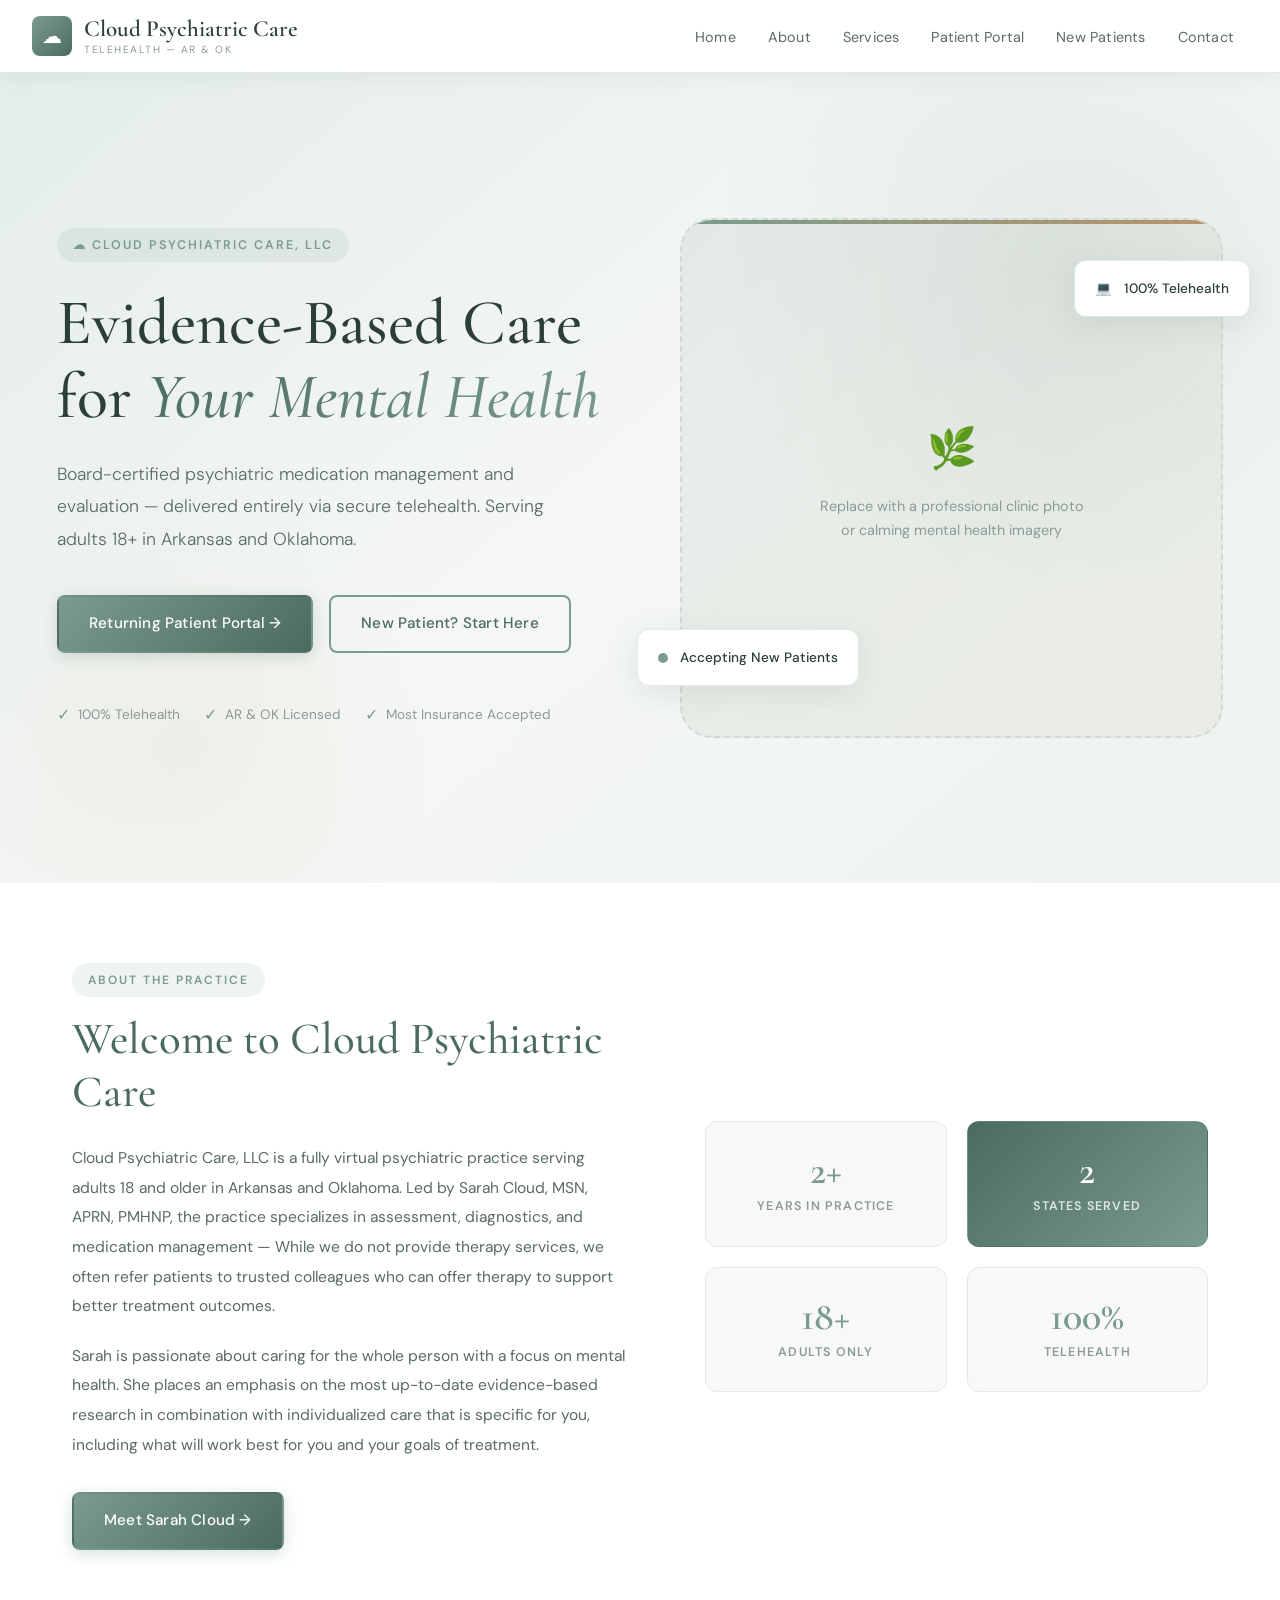
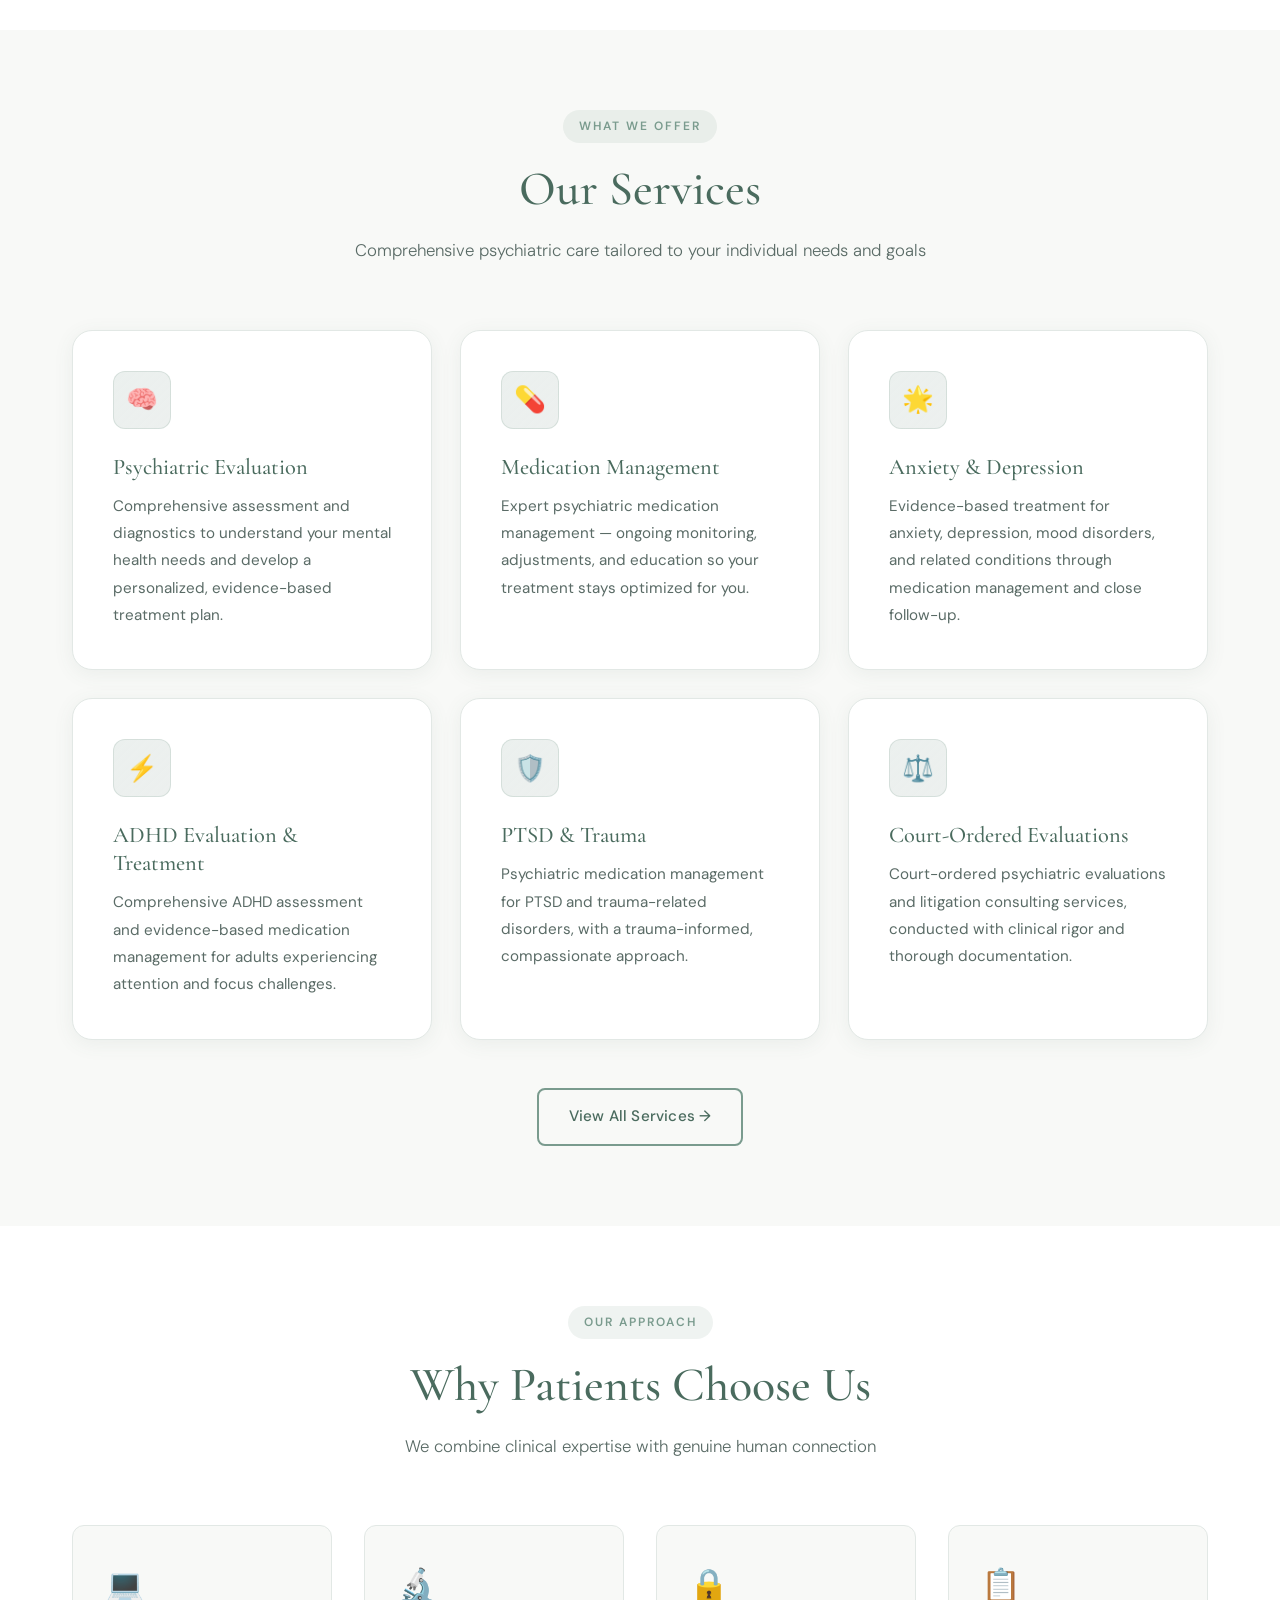
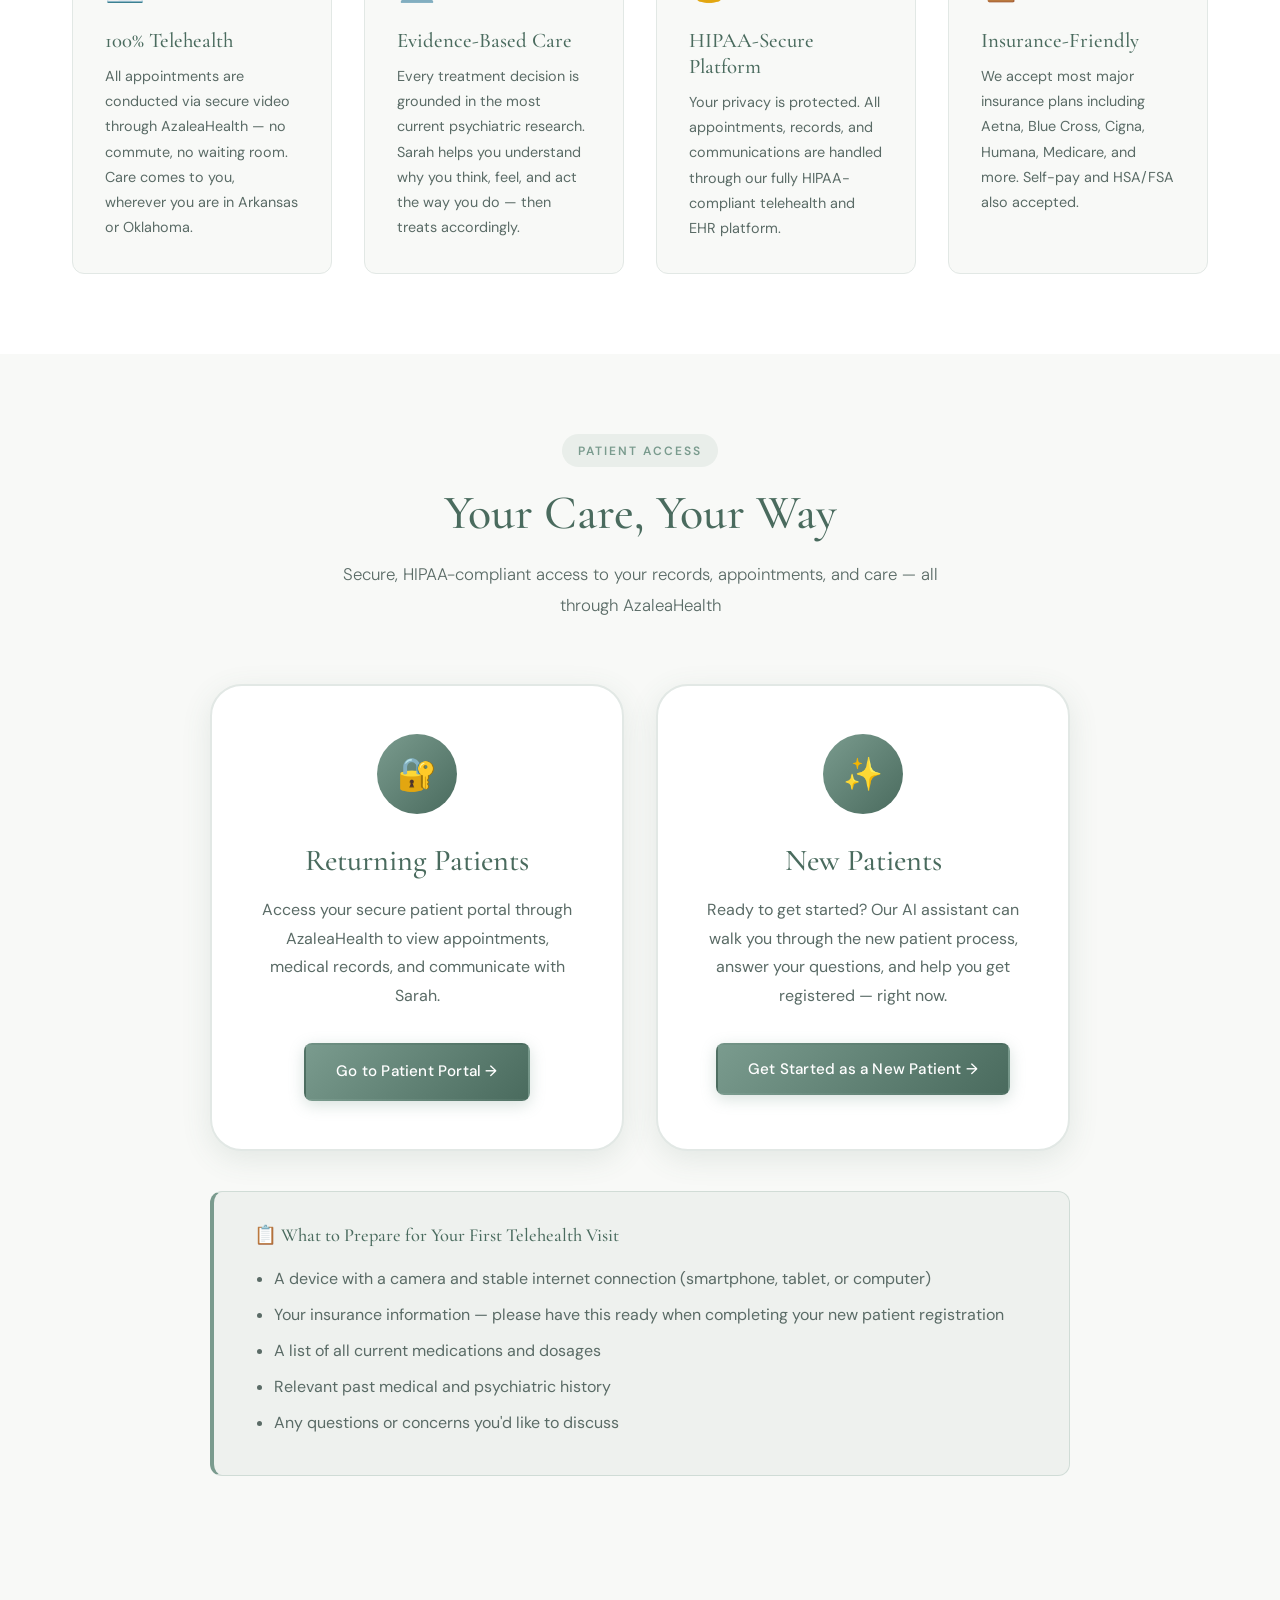
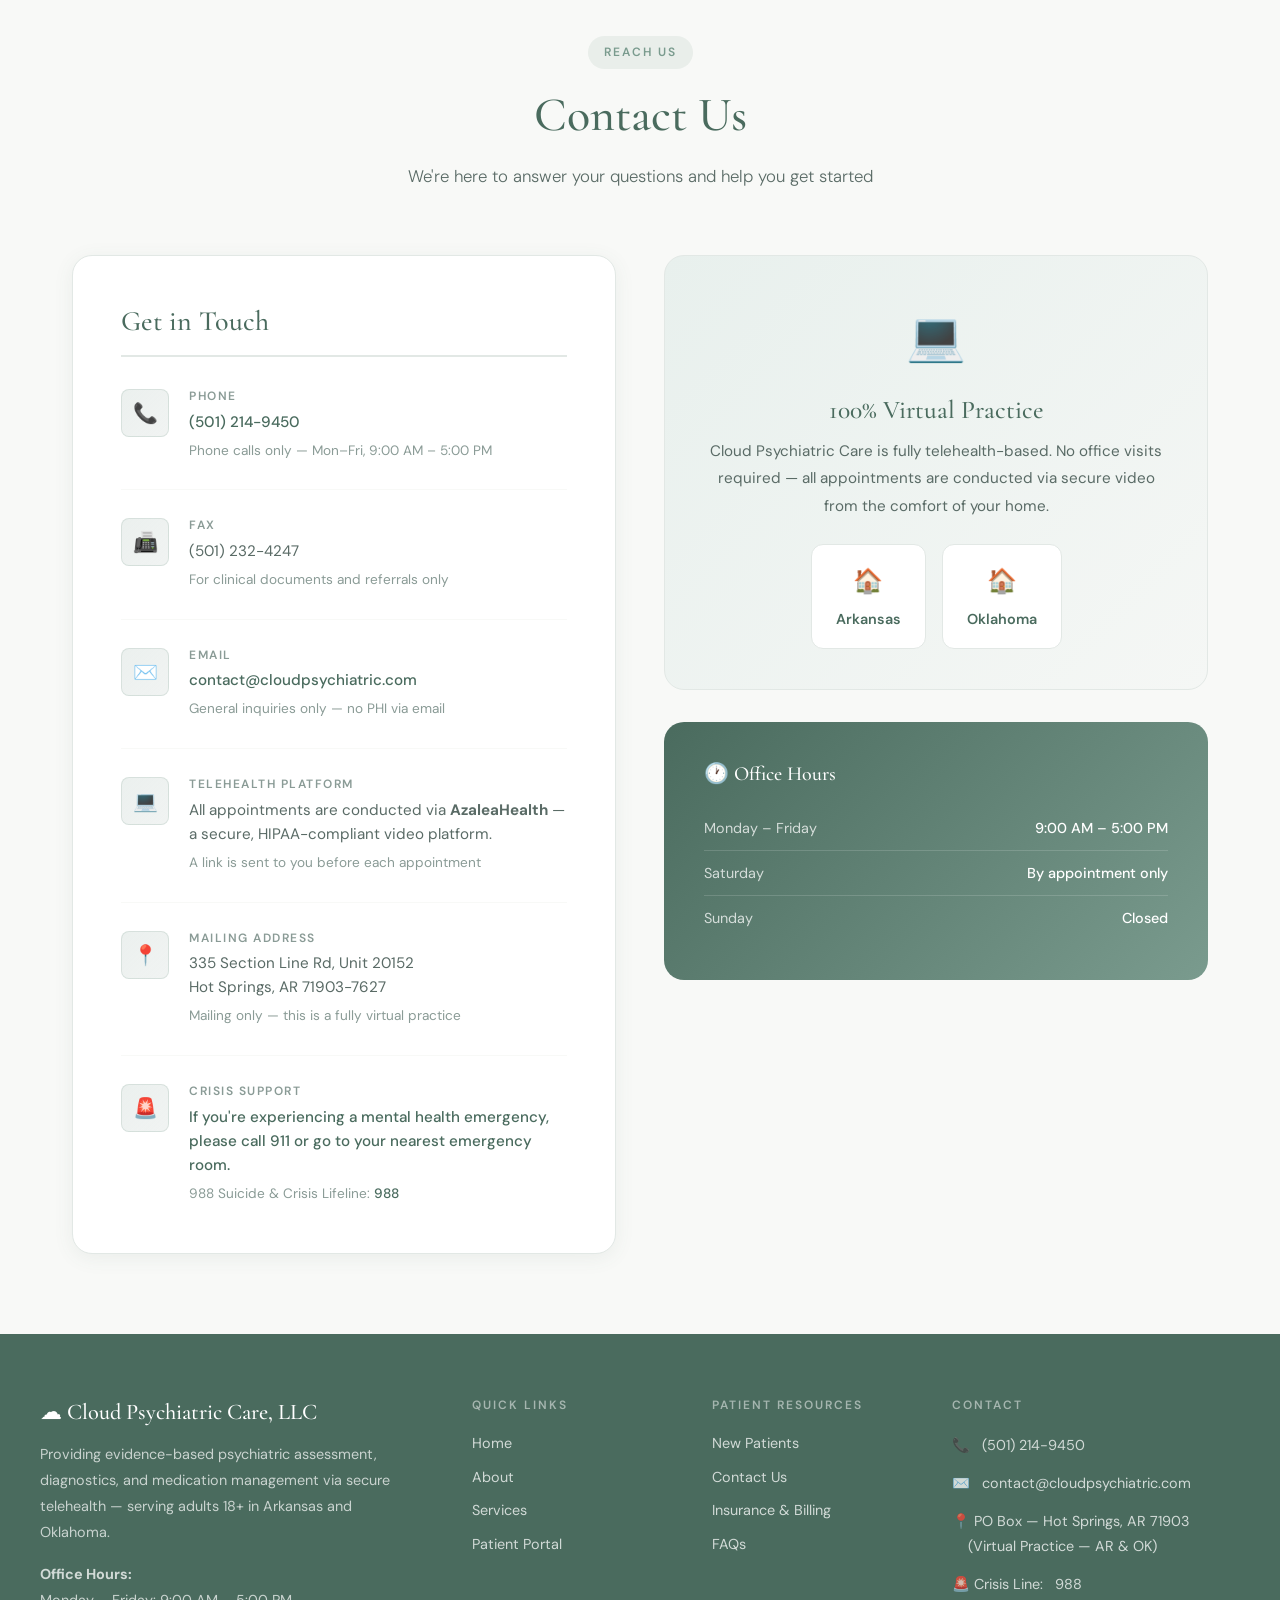
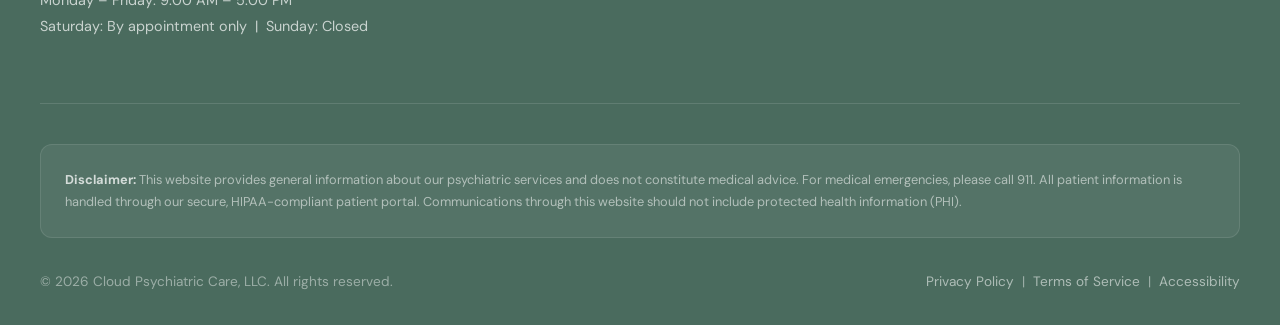
==== commit 5b6402f4: "Updates" ====
--- a/Index.html
+++ b/Index.html
@@ -397,7 +397,7 @@
                     Board-certified psychiatric medication management and evaluation — delivered entirely via secure telehealth. Serving adults 18+ in Arkansas and Oklahoma.
                 </p>
                 <div class="hero-buttons">
-                    <a href="#portal" class="btn btn--primary">Returning Patient Portal →</a>
+                    <a href="https://sso.azaleahealth.com/ui/mhs/login?type=ambulatory&tenant=142692" class="btn btn--primary">Returning Patient Portal →</a>
                     <a href="#new-patients" class="btn btn--secondary">New Patient? Start Here</a>
                 </div>
                 <div class="hero-trust">
@@ -552,13 +552,13 @@
                     <div class="portal-icon">🔐</div>
                     <h3>Returning Patients</h3>
                     <p>Access your secure patient portal through AzaleaHealth to view appointments, medical records, and communicate with Sarah.</p>
-                    <a href="#" class="btn btn--primary" onclick="alert('This will link to your AzaleaHealth patient portal login')">Go to Patient Portal →</a>
+                    <a href="https://sso.azaleahealth.com/ui/mhs/login?type=ambulatory&tenant=142692" class="btn btn--primary">Go to Patient Portal →</a>
                 </div>
                 <div class="portal-card" id="new-patients">
                     <div class="portal-icon">✨</div>
                     <h3>New Patients</h3>
-                    <p>Start your journey to better mental health. Complete our secure intake forms to schedule your first telehealth appointment.</p>
-                    <a href="#" class="btn btn--primary" onclick="alert('This will link to your AzaleaHealth new patient registration')">New Patient Registration →</a>
+                    <p>Ready to get started? Our AI assistant can walk you through the new patient process, answer your questions, and help you get registered — right now.</p>
+                    <button class="btn btn--primary" onclick="document.getElementById('newPatientModal').style.display='flex'">Get Started as a New Patient →</button>
                 </div>
             </div>
 
@@ -566,7 +566,7 @@
                 <h4>📋 What to Prepare for Your First Telehealth Visit</h4>
                 <ul>
                     <li>A device with a camera and stable internet connection (smartphone, tablet, or computer)</li>
-                    <li>Insurance card — Sarah will ask for this upon scheduling</li>
+                    <li>Your insurance information — please have this ready when completing your new patient registration</li>
                     <li>A list of all current medications and dosages</li>
                     <li>Relevant past medical and psychiatric history</li>
                     <li>Any questions or concerns you'd like to discuss</li>
@@ -591,7 +591,15 @@
                         <div class="contact-details">
                             <h4>Phone</h4>
                             <p><a href="tel:5012149450">(501) 214-9450</a></p>
-                            <p class="note">Call or text during business hours</p>
+                            <p class="note">Phone calls only — Mon–Fri, 9:00 AM – 5:00 PM</p>
+                        </div>
+                    </div>
+                    <div class="contact-item">
+                        <div class="contact-icon">📠</div>
+                        <div class="contact-details">
+                            <h4>Fax</h4>
+                            <p>(501) 232-4247</p>
+                            <p class="note">For clinical documents and referrals only</p>
                         </div>
                     </div>
                     <div class="contact-item">
@@ -707,6 +715,17 @@
         </div>
     </footer>
 
+    <!-- New Patient Chatbot Modal -->
+    <div id="newPatientModal" style="display:none; position:fixed; inset:0; background:rgba(0,0,0,0.55); z-index:9999; align-items:center; justify-content:center; padding:1.5rem;">
+        <div style="background:var(--white); border-radius:var(--radius-xl); padding:2.5rem; max-width:480px; width:100%; text-align:center; box-shadow:var(--shadow-strong); position:relative;">
+            <button onclick="document.getElementById('newPatientModal').style.display='none'" style="position:absolute; top:1rem; right:1.25rem; background:none; border:none; font-size:1.5rem; cursor:pointer; color:var(--text-muted); line-height:1;">×</button>
+            <div style="font-size:3rem; margin-bottom:1rem;">💬</div>
+            <h3 style="font-family:'Cormorant Garamond',serif; font-size:1.75rem; color:var(--primary-deep); margin-bottom:0.75rem;">Chat With Our Assistant</h3>
+            <p style="color:var(--text-secondary); line-height:1.8; margin-bottom:1.75rem; font-size:0.95rem;">Our AI assistant can answer your questions and help you get started as a new patient. Just click the chat icon in the bottom-right corner of the screen to begin!</p>
+            <button onclick="document.getElementById('newPatientModal').style.display='none'" class="btn btn--primary" style="width:100%; justify-content:center;">Got it — Open the Chat →</button>
+        </div>
+    </div>
+
     <script src="main.js"></script>
     <script src="https://clients.doctorconnect.net/aria/widget/aria-widget-v5/widget-embed.js"
             data-client-id="7491E9CD-B1"
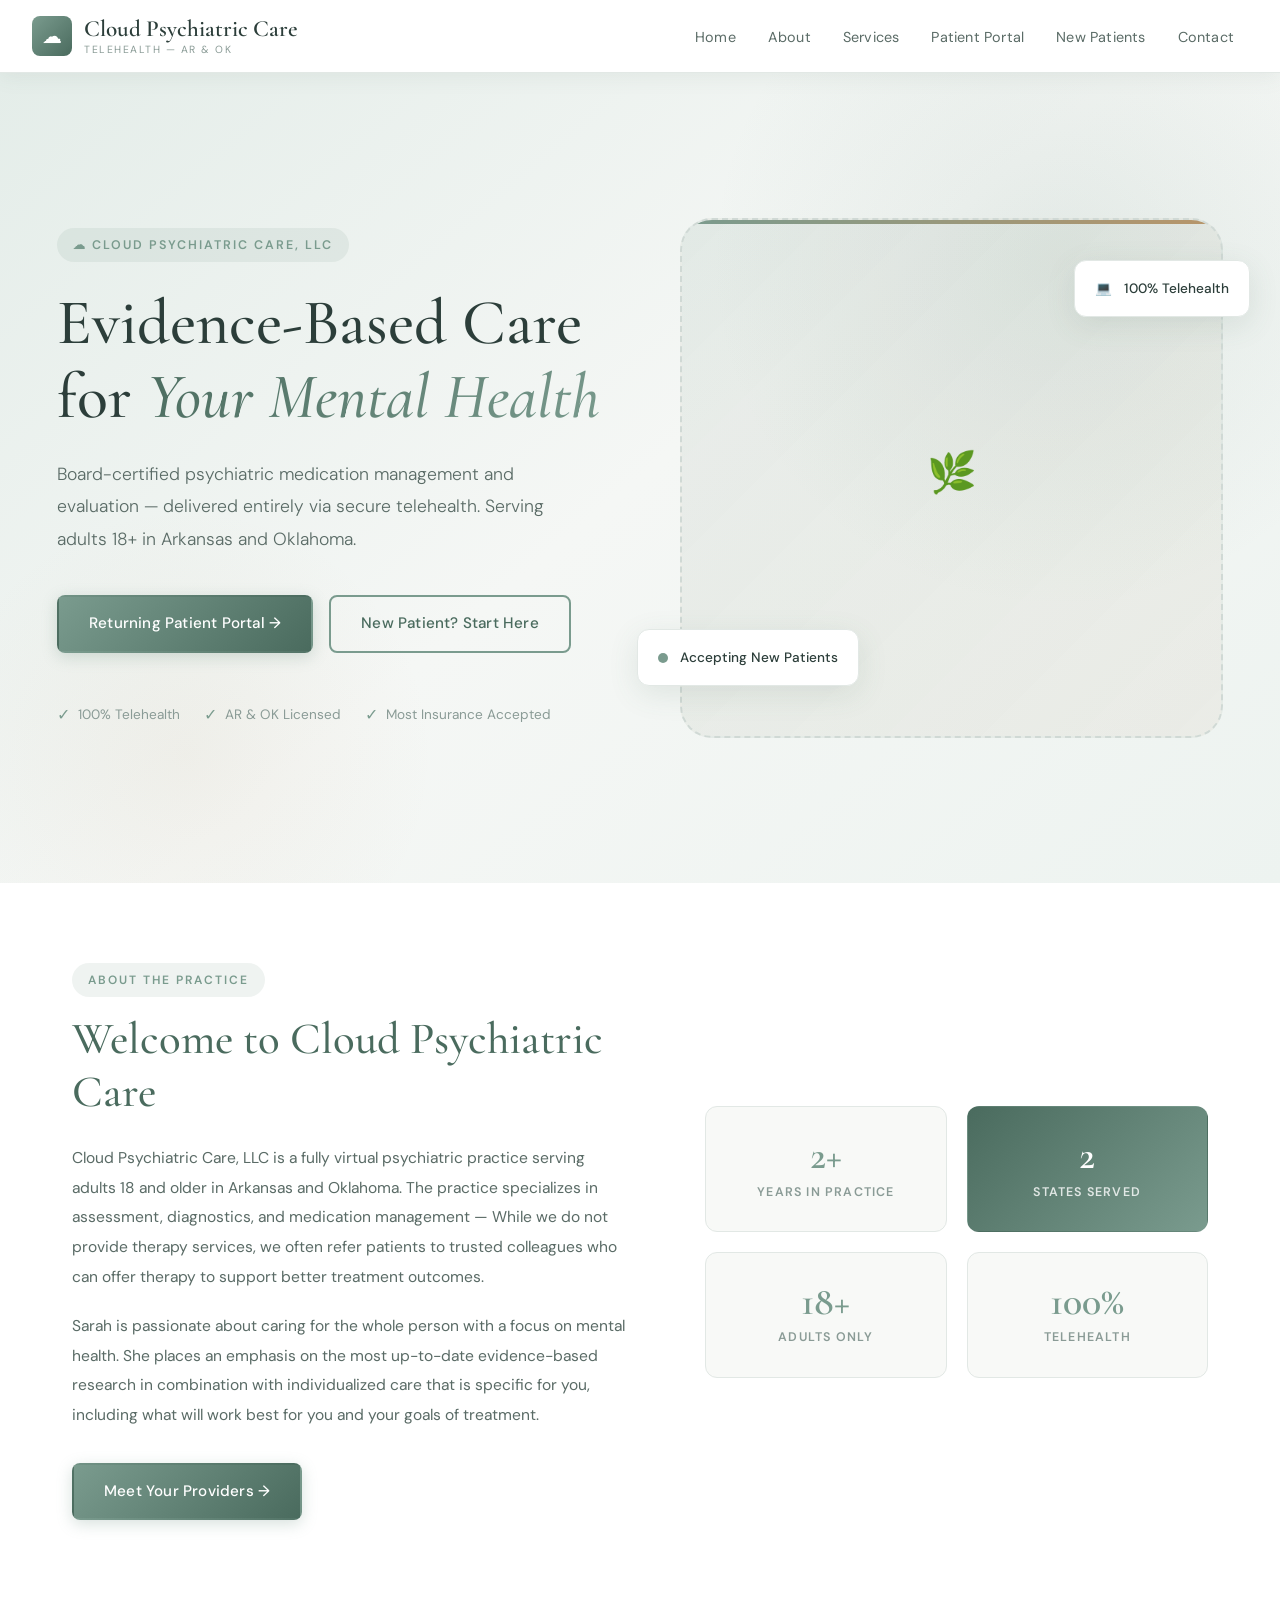
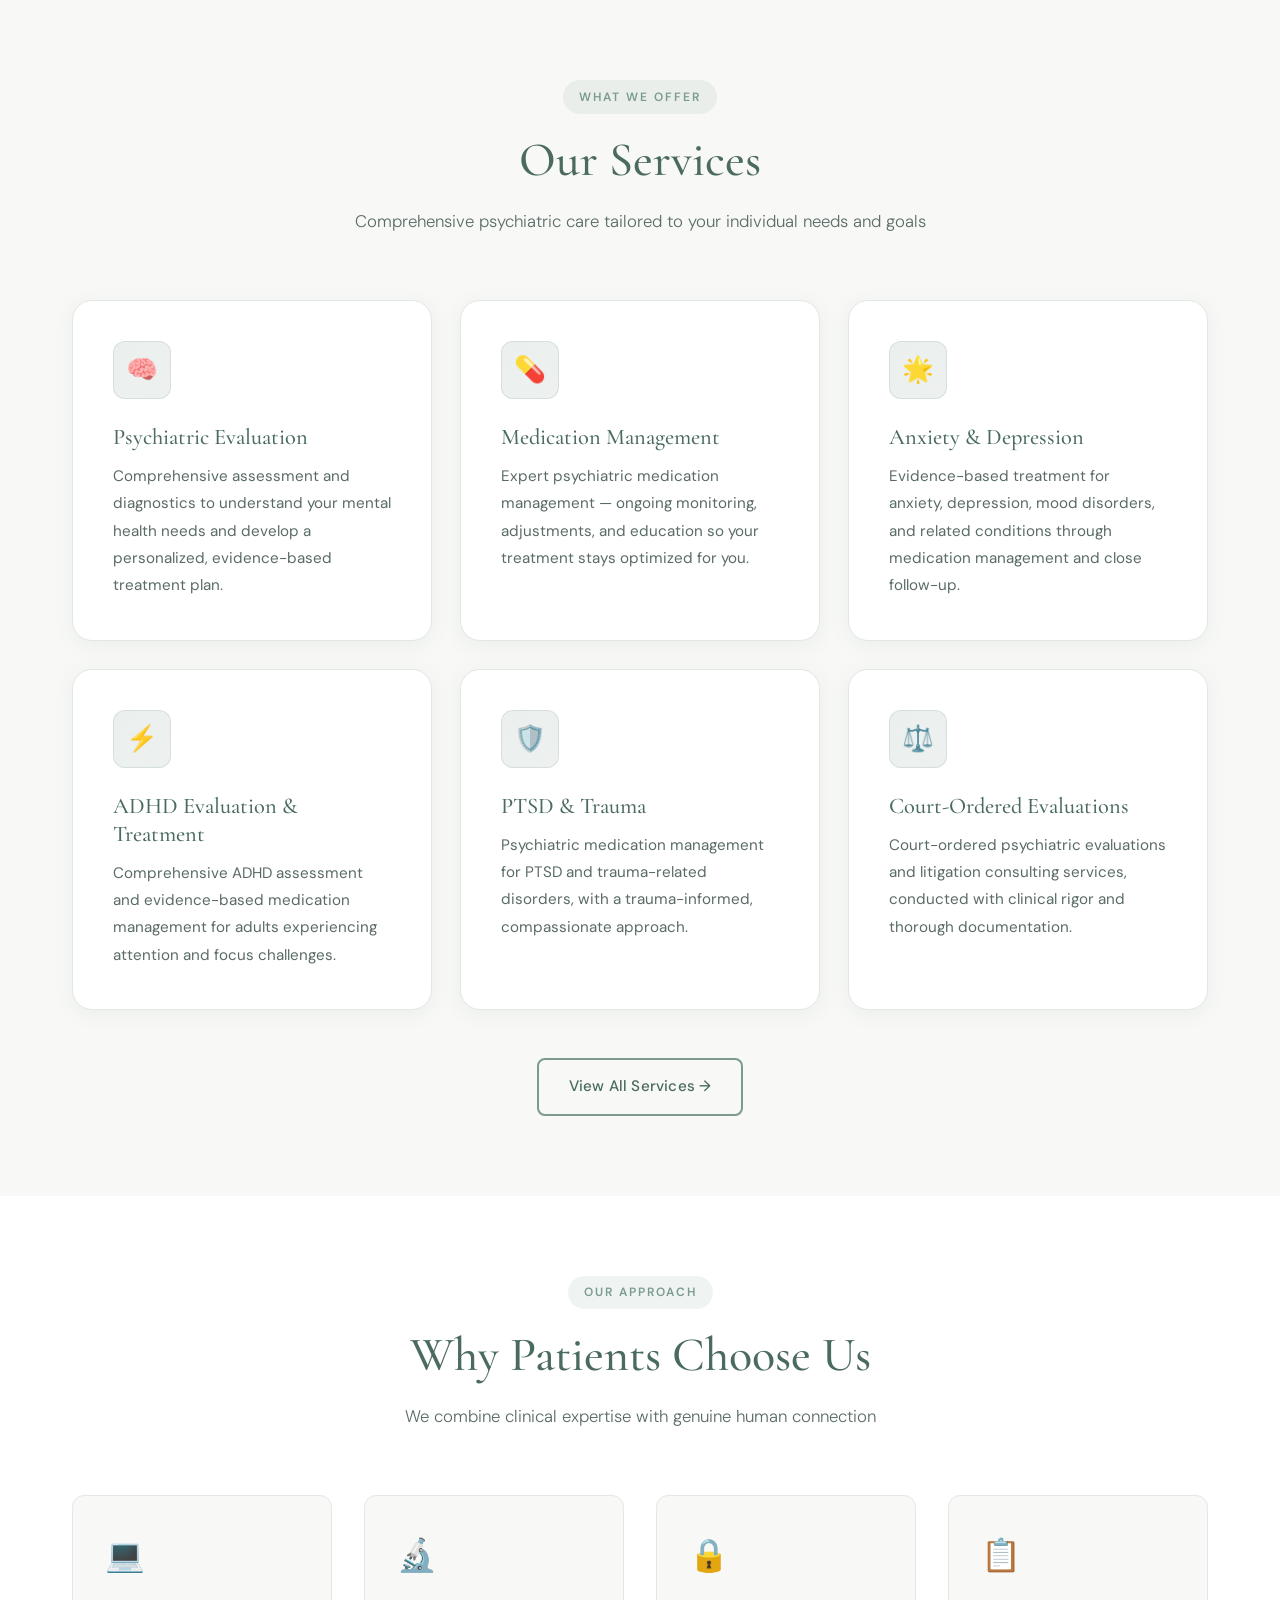
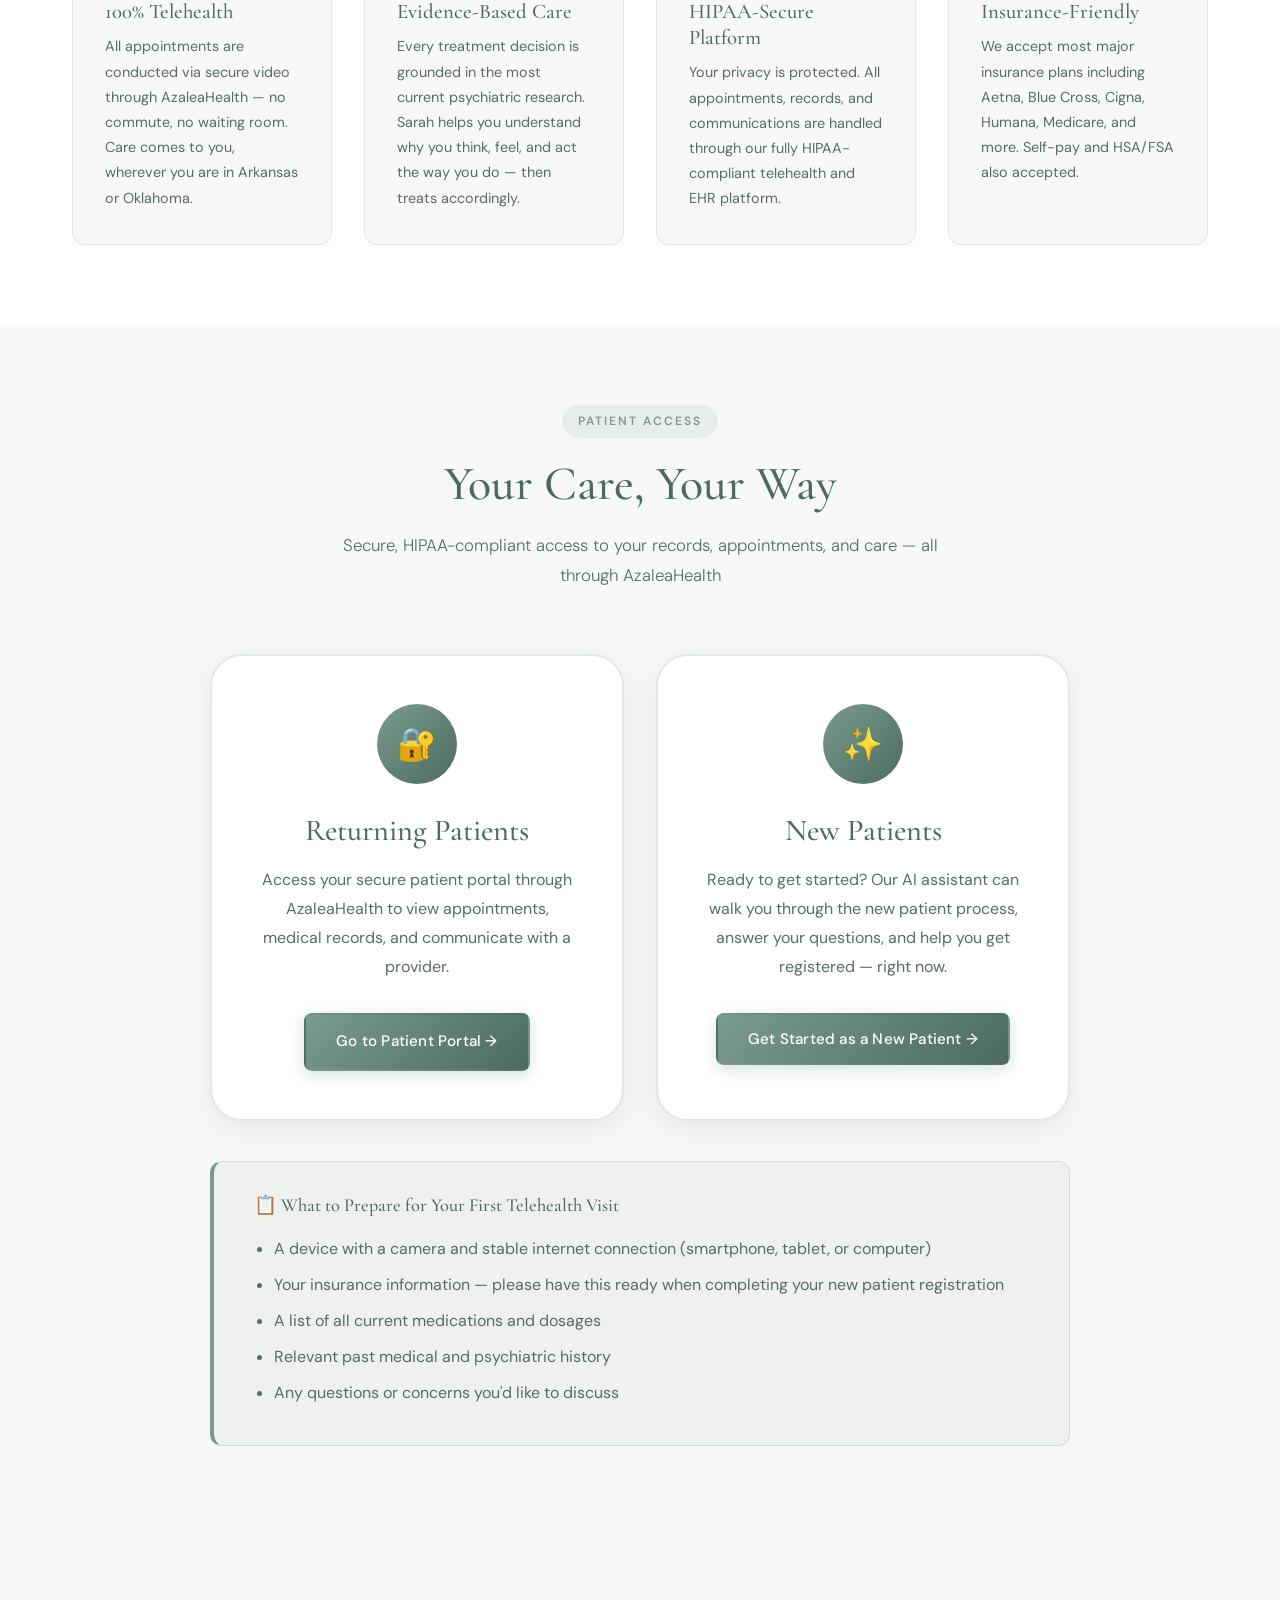
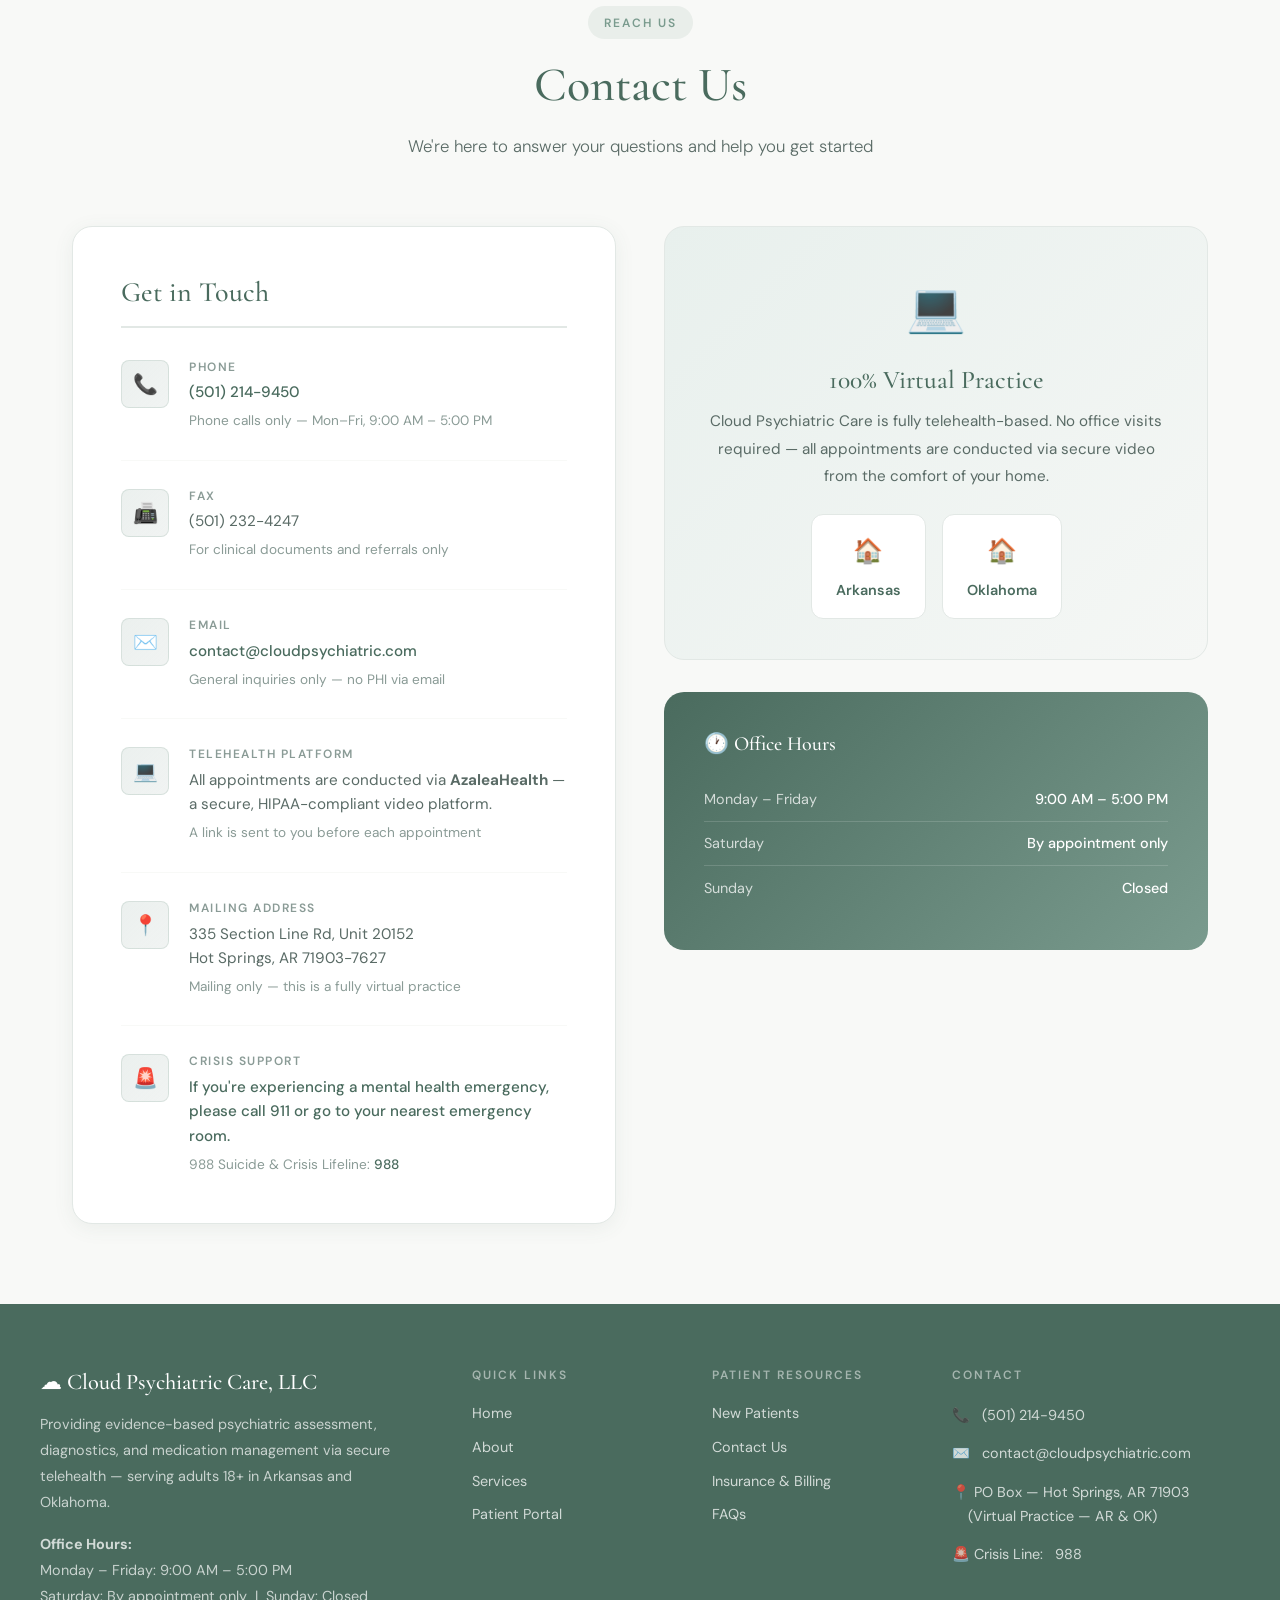
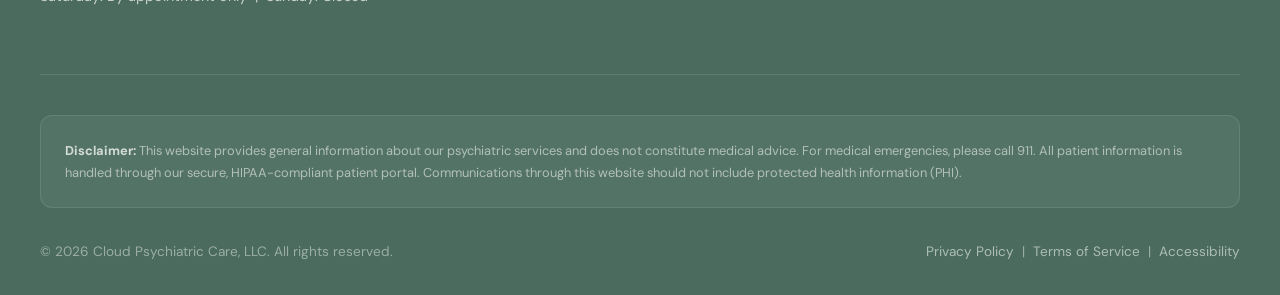
==== commit 130ee316: "Inclusive naming" ====
--- a/Index.html
+++ b/Index.html
@@ -411,7 +411,6 @@
                 <div class="hero-image-frame">
                     <div class="hero-image-placeholder-text">
                         <strong>🌿</strong>
-                        Replace with a professional clinic photo<br>or calming mental health imagery
                     </div>
                 </div>
                 <div class="hero-float-card hero-float-card--1">
@@ -433,9 +432,9 @@
                 <div class="welcome-content">
                     <div class="section-tag">About the Practice</div>
                     <h2>Welcome to Cloud Psychiatric Care</h2>
-                    <p>Cloud Psychiatric Care, LLC is a fully virtual psychiatric practice serving adults 18 and older in Arkansas and Oklahoma. Led by Sarah Cloud, MSN, APRN, PMHNP, the practice specializes in assessment, diagnostics, and medication management — While we do not provide therapy services, we often refer patients to trusted colleagues who can offer therapy to support better treatment outcomes.</p>
+                    <p>Cloud Psychiatric Care, LLC is a fully virtual psychiatric practice serving adults 18 and older in Arkansas and Oklahoma. The practice specializes in assessment, diagnostics, and medication management — While we do not provide therapy services, we often refer patients to trusted colleagues who can offer therapy to support better treatment outcomes.</p>
                     <p>Sarah is passionate about caring for the whole person with a focus on mental health. She places an emphasis on the most up-to-date evidence-based research in combination with individualized care that is specific for you, including what will work best for you and your goals of treatment.</p>
-                    <a href="about.html" class="btn btn--primary">Meet Sarah Cloud →</a>
+                    <a href="about.html" class="btn btn--primary">Meet Your Providers →</a>
                 </div>
                 <div class="welcome-stats">
                     <div class="welcome-stat-card">
@@ -551,7 +550,7 @@
                 <div class="portal-card">
                     <div class="portal-icon">🔐</div>
                     <h3>Returning Patients</h3>
-                    <p>Access your secure patient portal through AzaleaHealth to view appointments, medical records, and communicate with Sarah.</p>
+                    <p>Access your secure patient portal through AzaleaHealth to view appointments, medical records, and communicate with a provider.</p>
                     <a href="https://sso.azaleahealth.com/ui/mhs/login?type=ambulatory&tenant=142692" class="btn btn--primary">Go to Patient Portal →</a>
                 </div>
                 <div class="portal-card" id="new-patients">
--- a/Cloud_Style.css
+++ b/Cloud_Style.css
@@ -38,6 +38,7 @@
 
 html {
     scroll-behavior: smooth;
+    overflow-x: hidden;
 }
 
 body {
@@ -46,6 +47,7 @@
     line-height: 1.7;
     background: var(--neutral-cream);
     overflow-x: hidden;
+    max-width: 100vw;
 }
 
 /* ── Typography ── */
@@ -875,7 +877,7 @@
         right: 0;
         background: var(--white);
         flex-direction: column;
-        padding: 1.5rem 2rem;
+        padding: 1.5rem 1rem;
         box-shadow: var(--shadow-medium);
         gap: 0.25rem;
         border-top: 1px solid var(--neutral-mid);
@@ -895,7 +897,13 @@
     }
 
     .section {
-        padding: 3.5rem 1.5rem;
+        padding: 3rem 1rem;
+    }
+
+    .container,
+    .container--wide {
+        padding: 0 1rem;
+        max-width: 100%;
     }
 
     .section-header {
@@ -912,7 +920,10 @@
         text-align: center;
     }
 
-    .btn {
+    /* Don't force full-width on every button — only standalone ones */
+    .hero-buttons .btn,
+    .portal-card .btn,
+    .cta-banner .btn {
         width: 100%;
         justify-content: center;
     }
@@ -920,22 +931,59 @@
     .contact-grid {
         grid-template-columns: 1fr;
     }
+
+    /* Portal cards stack cleanly */
+    .portal-grid {
+        grid-template-columns: 1fr;
+    }
+
+    /* Service cards stack */
+    .services-grid {
+        grid-template-columns: 1fr;
+    }
+
+    /* Why grid stacks */
+    .why-grid {
+        grid-template-columns: 1fr;
+    }
+
+    /* Welcome stats stay 2 col on mobile */
+    .welcome-stats {
+        grid-template-columns: 1fr 1fr;
+    }
 }
 
 @media (max-width: 480px) {
     .nav-container {
-        padding: 1rem;
+        padding: 0.875rem 1rem;
     }
 
     .logo-text {
-        font-size: 1.2rem;
+        font-size: 1.1rem;
+    }
+
+    .logo-text span {
+        display: none; /* hide subtitle on very small screens */
     }
 
     .page-hero {
-        padding: 4rem 1.5rem 3rem;
+        padding: 3.5rem 1rem 2.5rem;
     }
 
     .portal-card {
-        padding: 2rem 1.5rem;
-    }
-}
+        padding: 2rem 1.25rem;
+    }
+
+    .contact-info-panel {
+        padding: 2rem 1.25rem;
+    }
+
+    .hours-card {
+        padding: 1.75rem 1.25rem;
+    }
+
+    .section-title {
+        font-size: 1.75rem;
+    }
+}
+ 
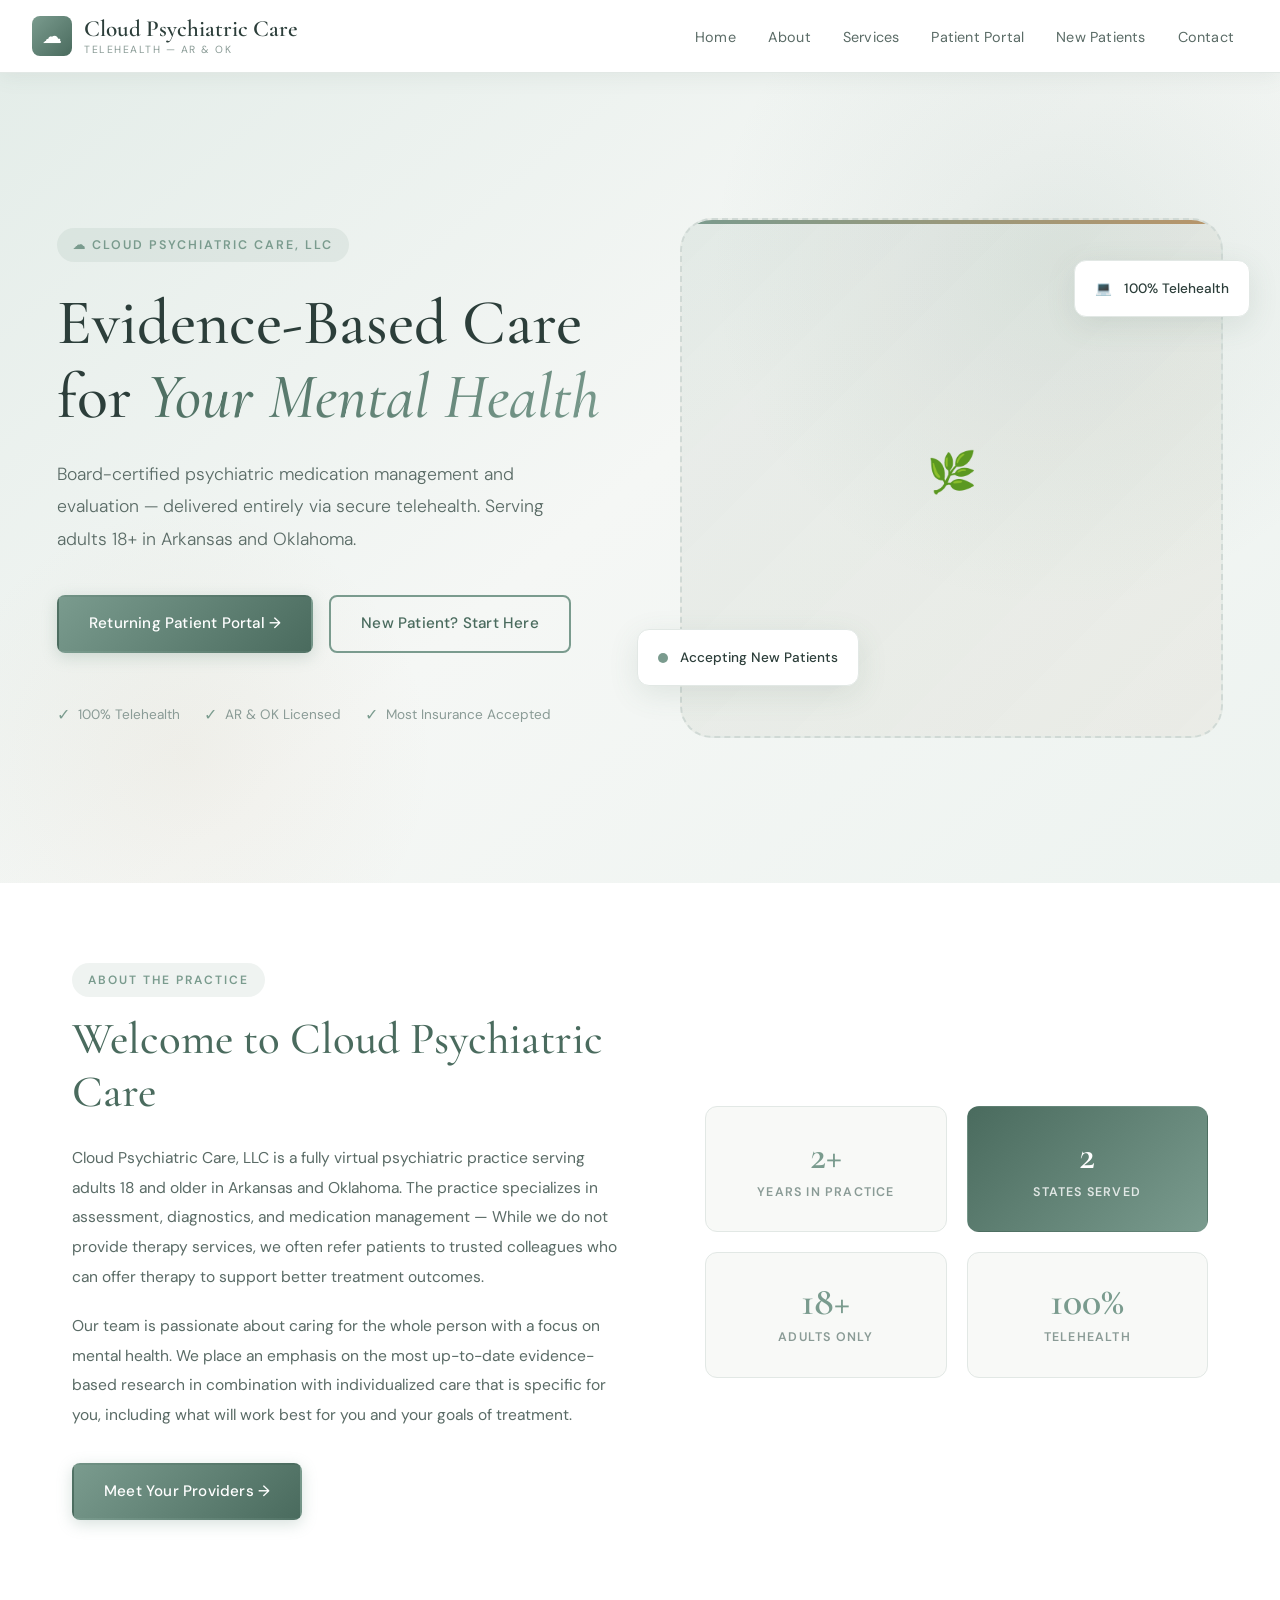
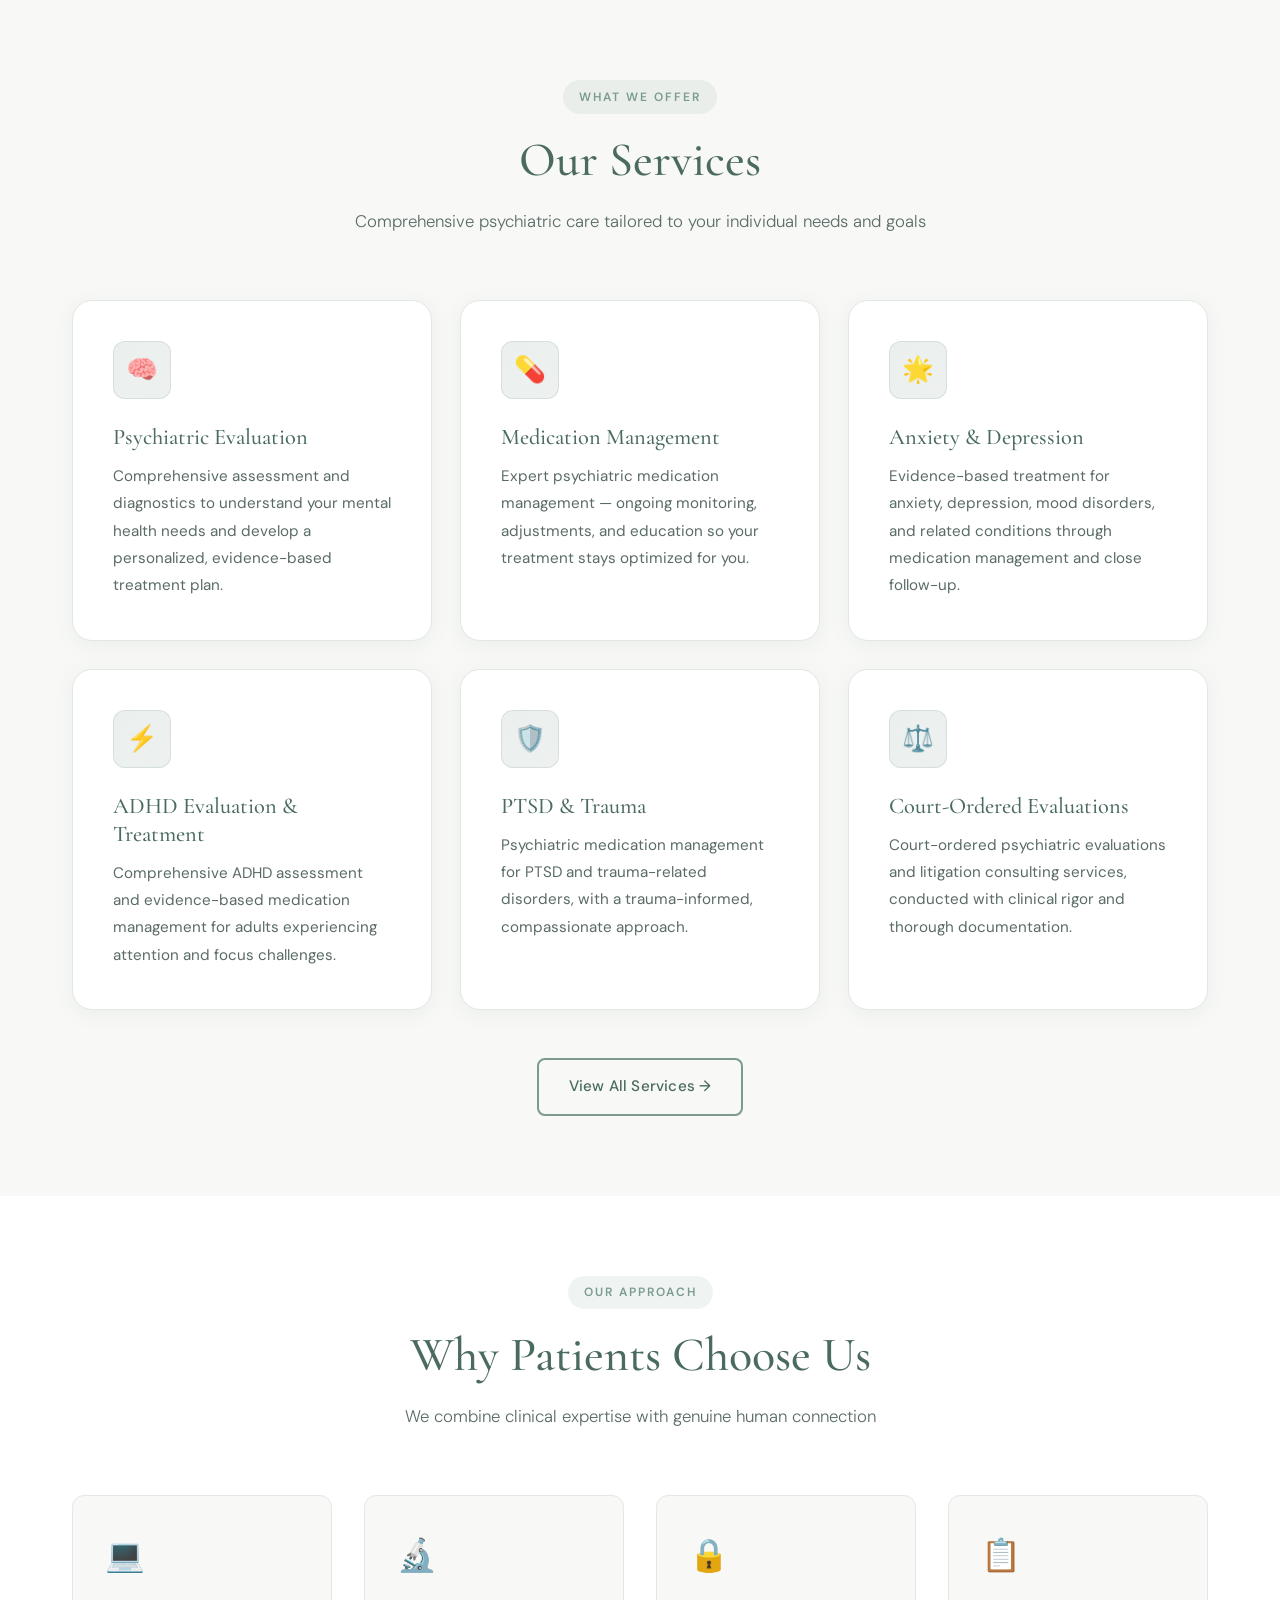
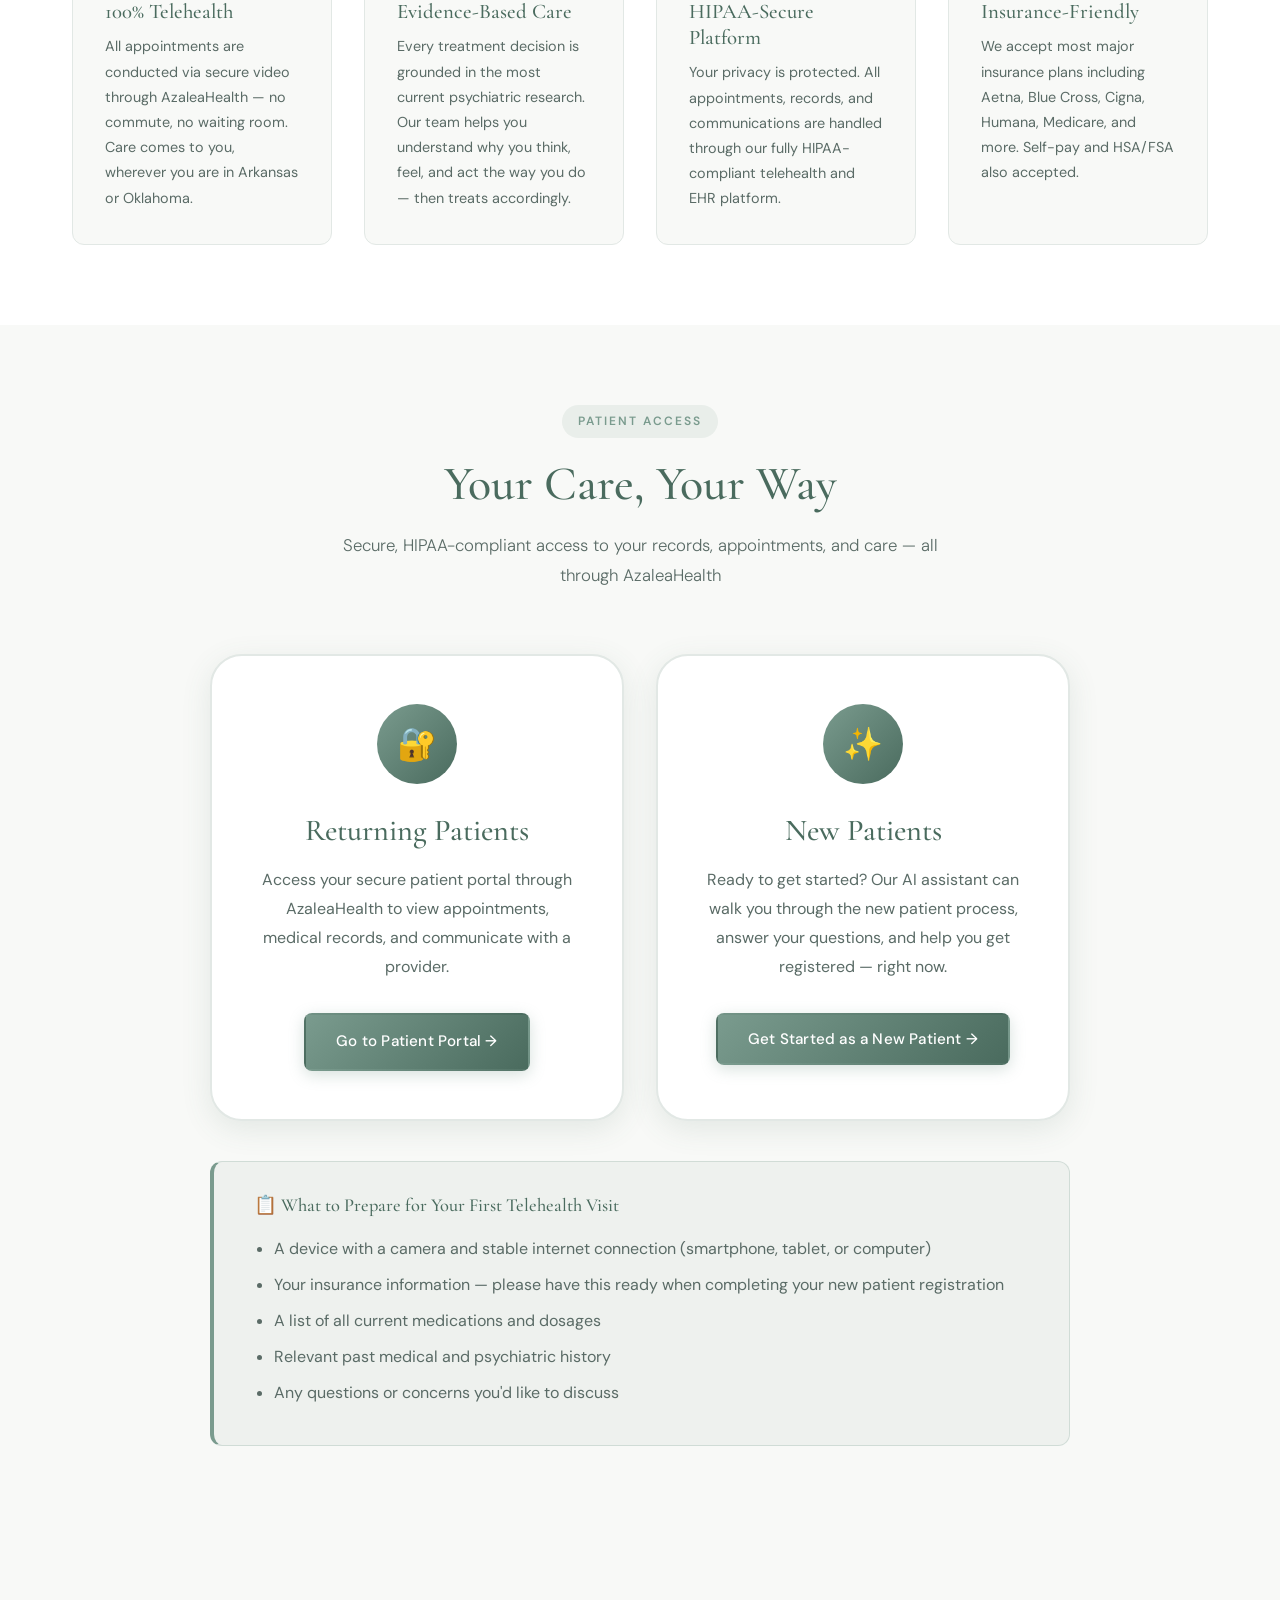
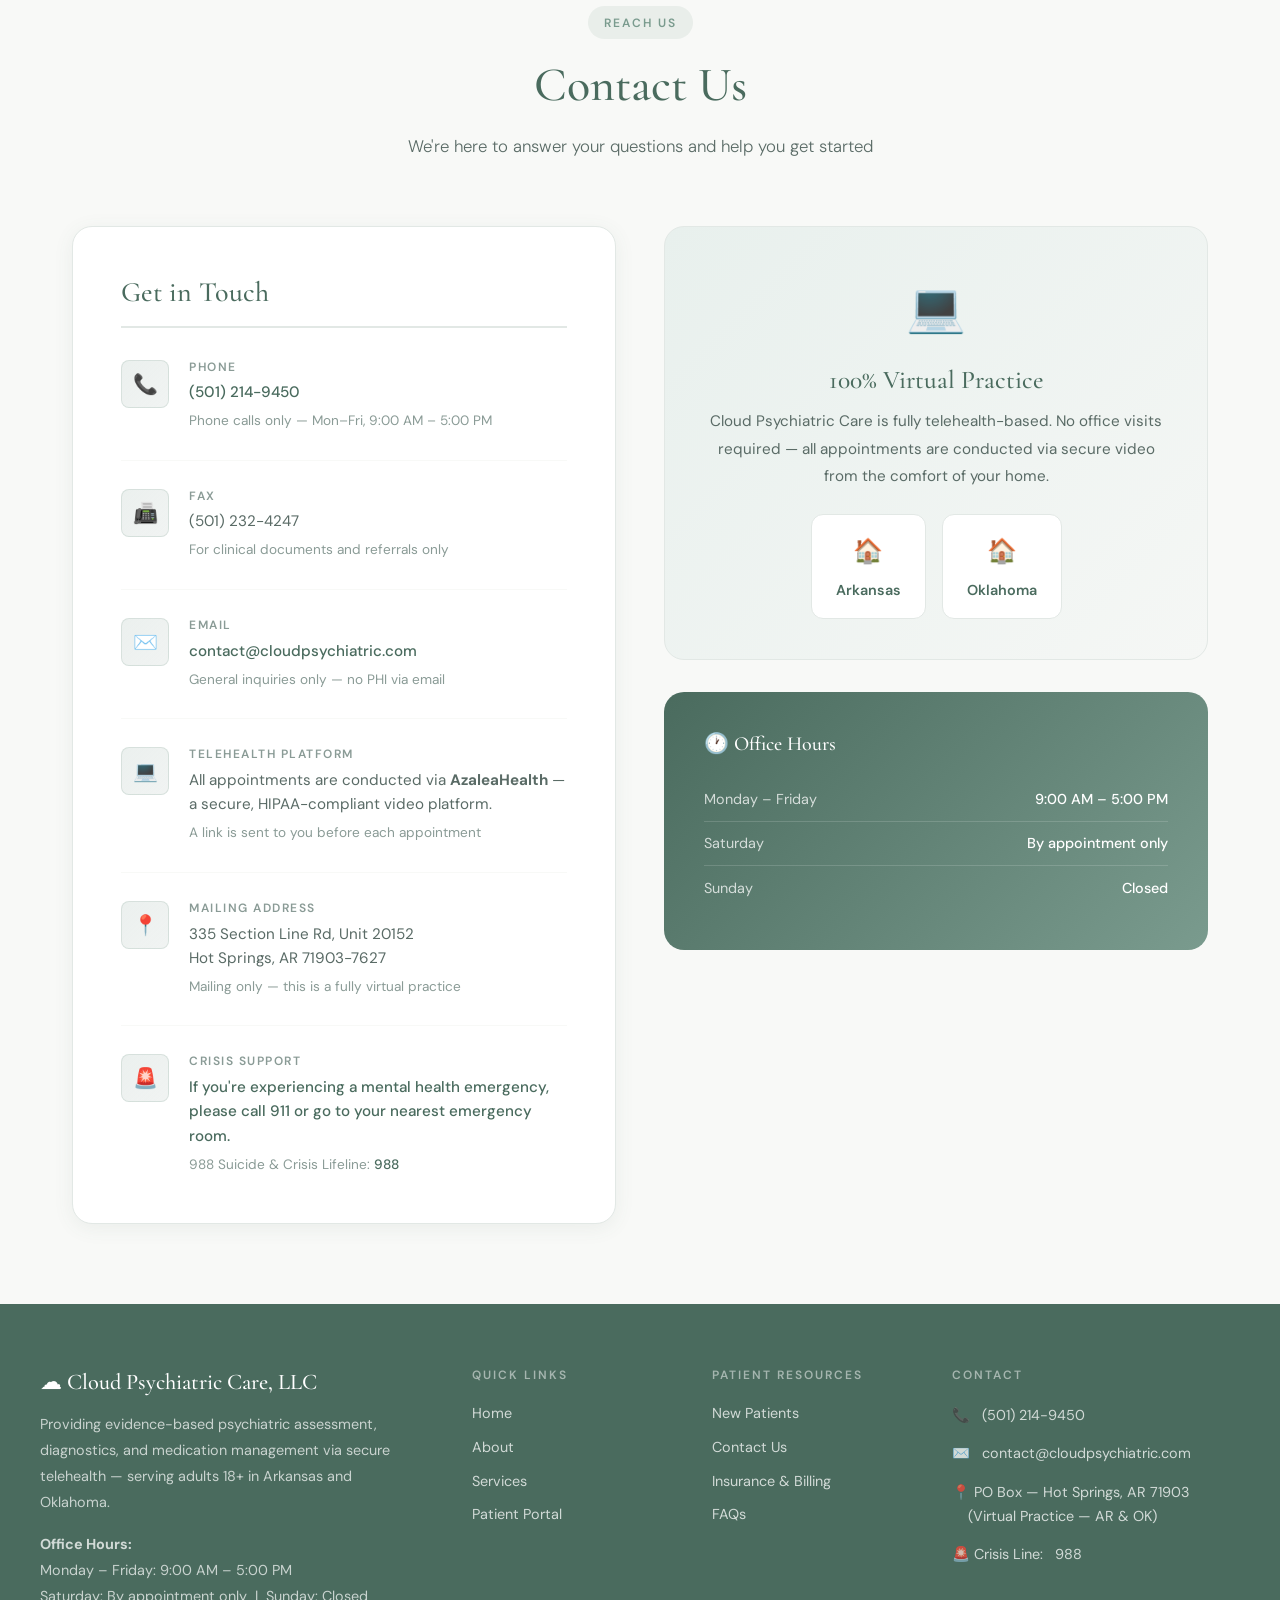
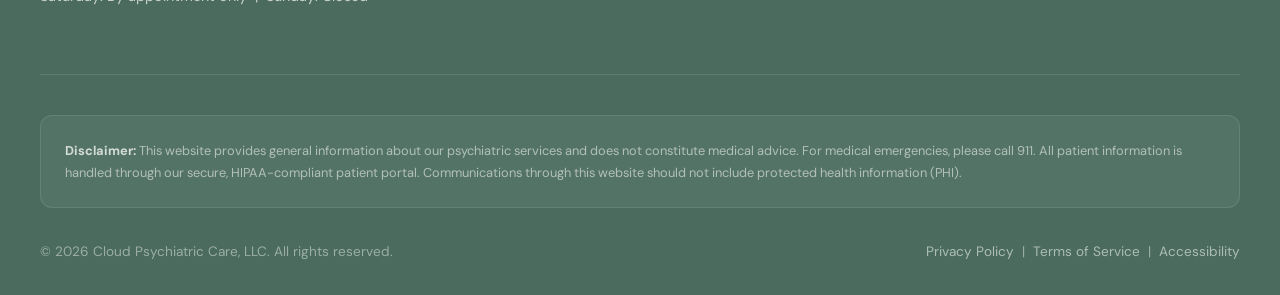
==== commit 0b2ebcbb: "Team" ====
--- a/Index.html
+++ b/Index.html
@@ -433,7 +433,7 @@
                     <div class="section-tag">About the Practice</div>
                     <h2>Welcome to Cloud Psychiatric Care</h2>
                     <p>Cloud Psychiatric Care, LLC is a fully virtual psychiatric practice serving adults 18 and older in Arkansas and Oklahoma. The practice specializes in assessment, diagnostics, and medication management — While we do not provide therapy services, we often refer patients to trusted colleagues who can offer therapy to support better treatment outcomes.</p>
-                    <p>Sarah is passionate about caring for the whole person with a focus on mental health. She places an emphasis on the most up-to-date evidence-based research in combination with individualized care that is specific for you, including what will work best for you and your goals of treatment.</p>
+                    <p>Our team is passionate about caring for the whole person with a focus on mental health. We place an emphasis on the most up-to-date evidence-based research in combination with individualized care that is specific for you, including what will work best for you and your goals of treatment.</p>
                     <a href="about.html" class="btn btn--primary">Meet Your Providers →</a>
                 </div>
                 <div class="welcome-stats">
@@ -521,7 +521,7 @@
                 <div class="why-card">
                     <div class="why-card-icon">🔬</div>
                     <h3>Evidence-Based Care</h3>
-                    <p>Every treatment decision is grounded in the most current psychiatric research. Sarah helps you understand why you think, feel, and act the way you do — then treats accordingly.</p>
+                    <p>Every treatment decision is grounded in the most current psychiatric research. Our team helps you understand why you think, feel, and act the way you do — then treats accordingly.</p>
                 </div>
                 <div class="why-card">
                     <div class="why-card-icon">🔒</div>
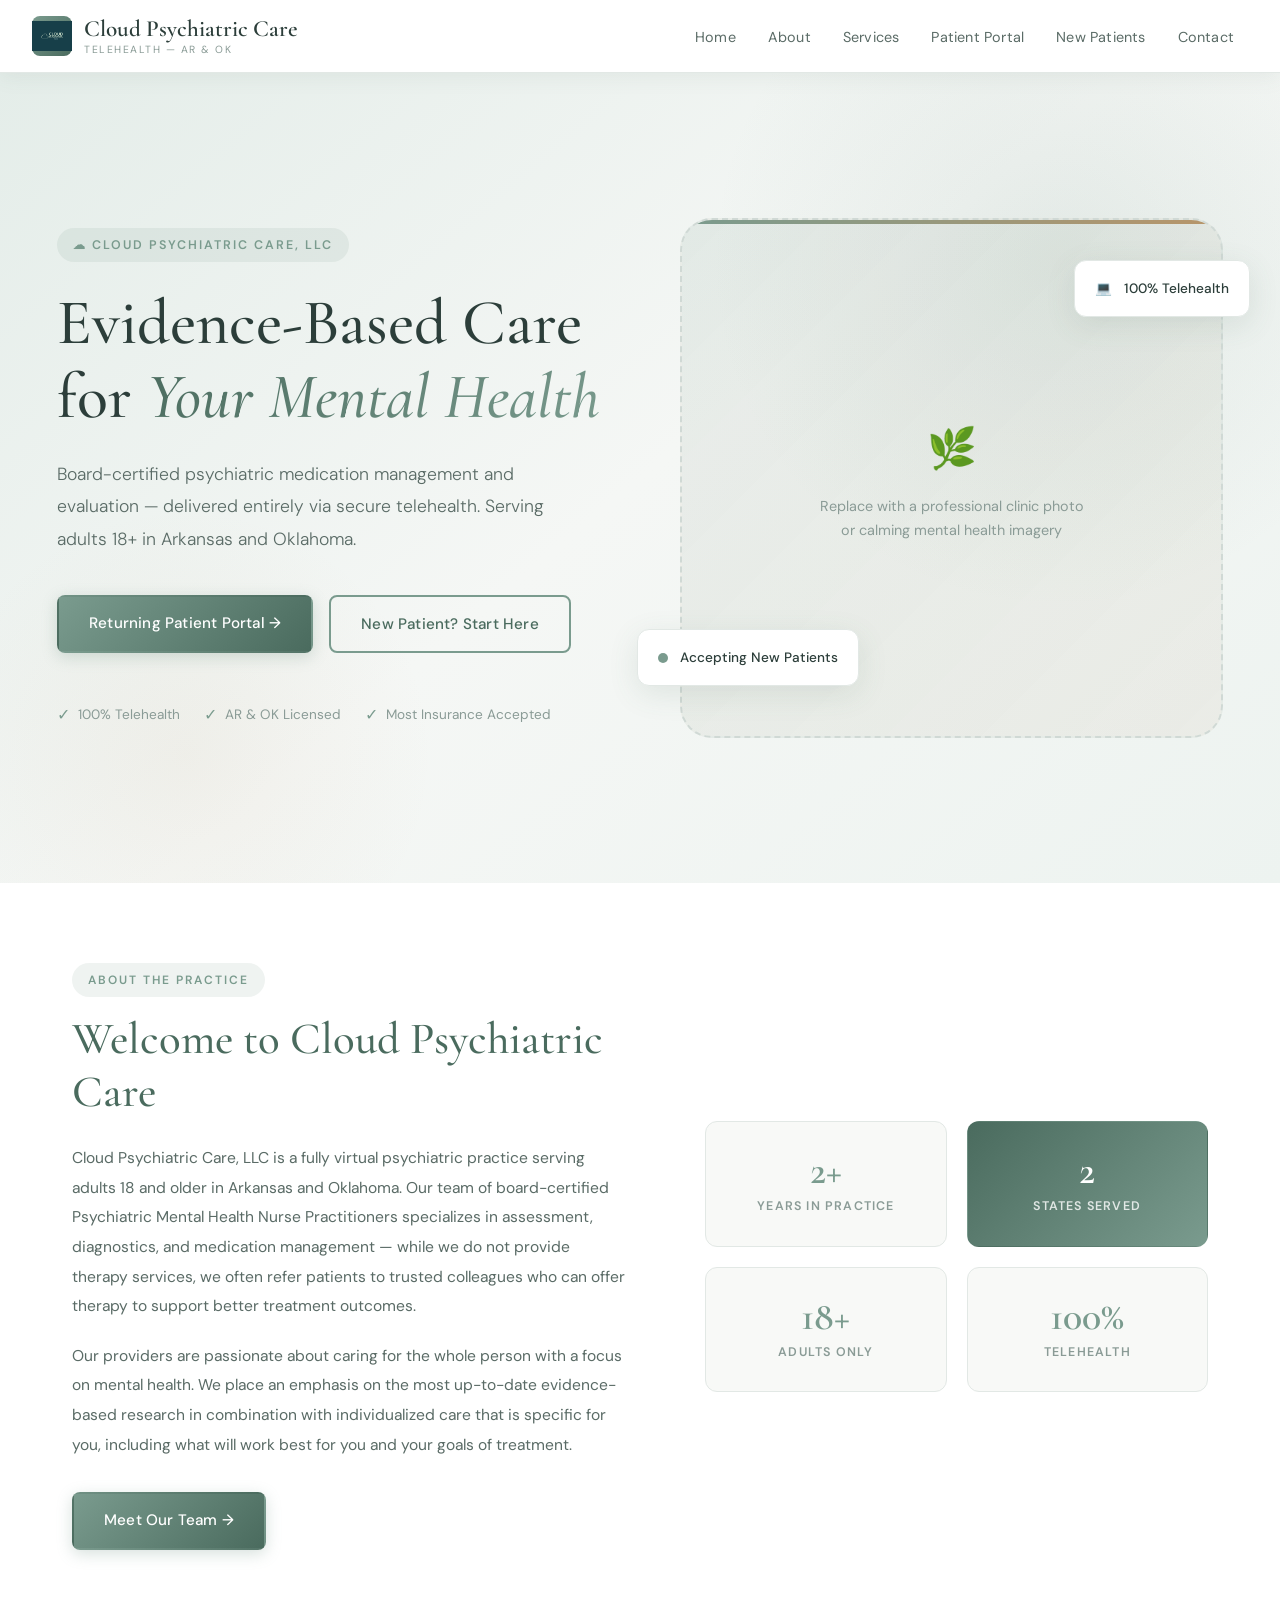
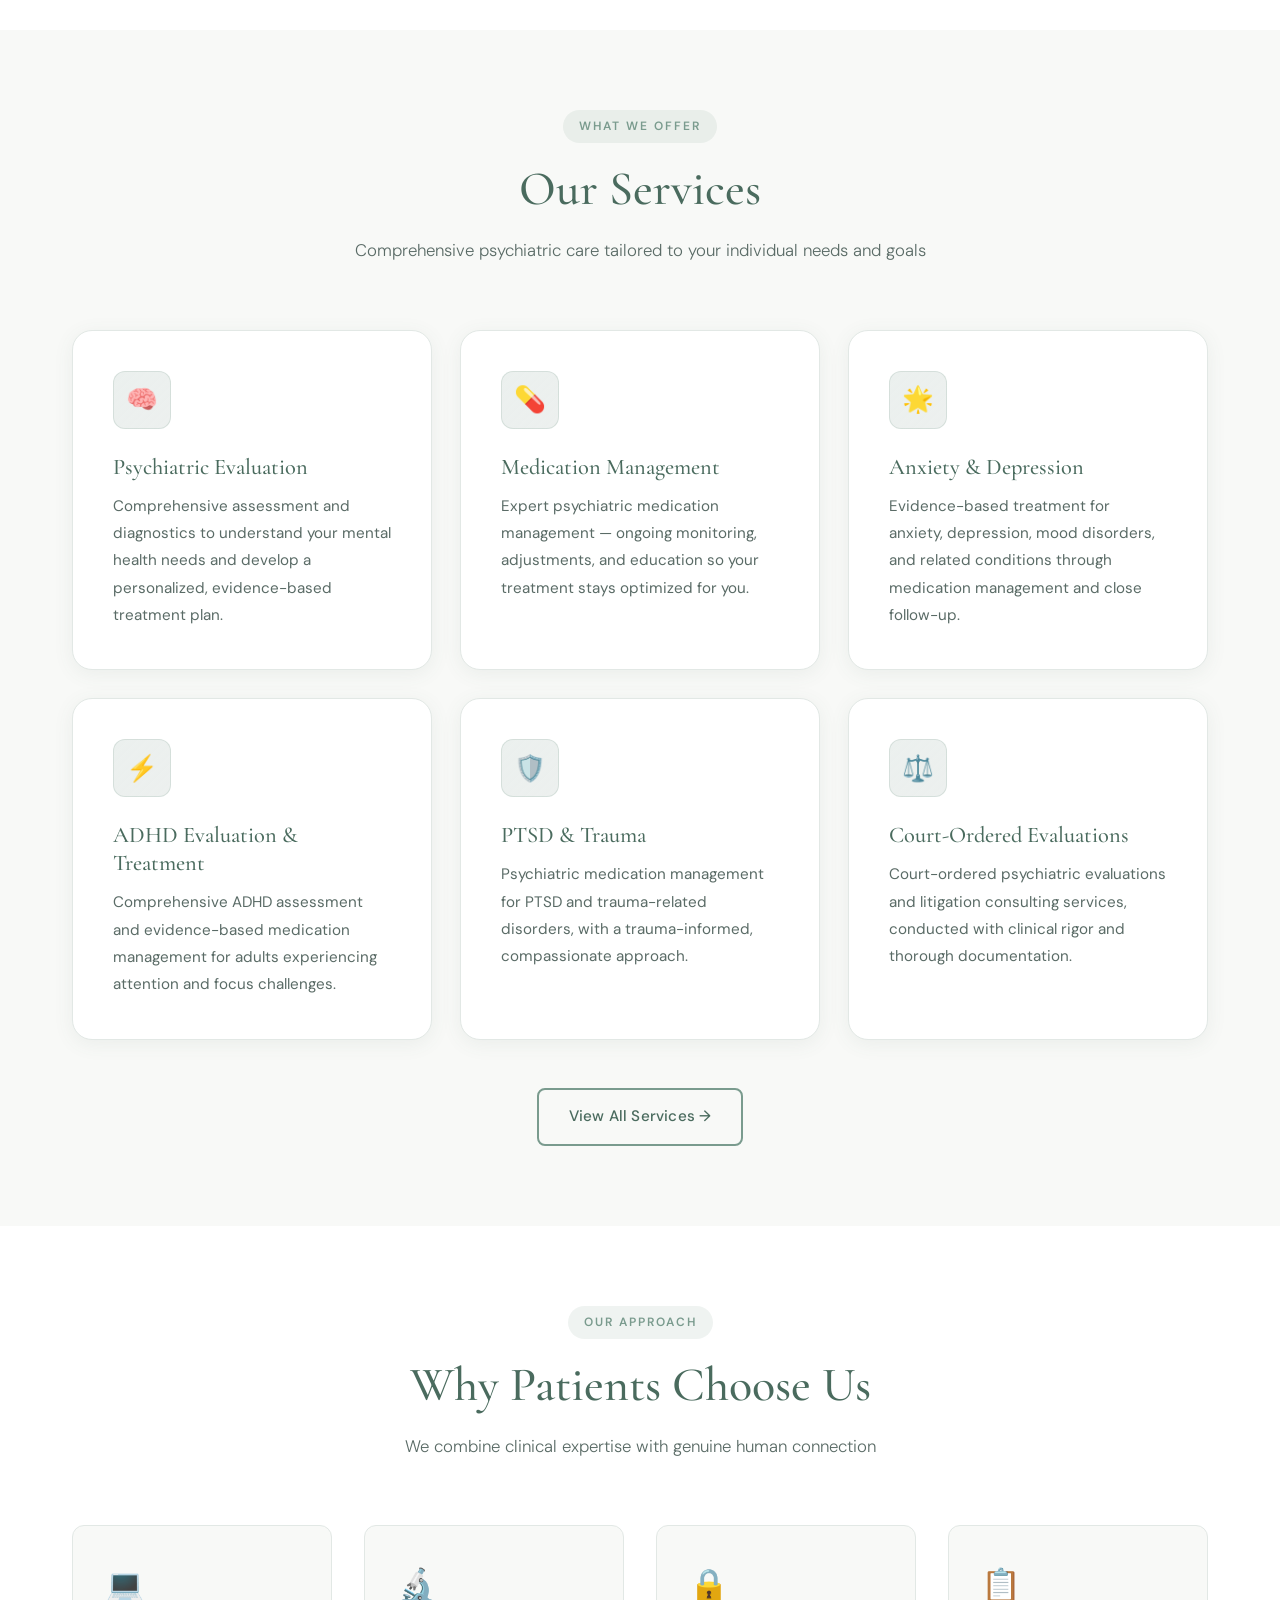
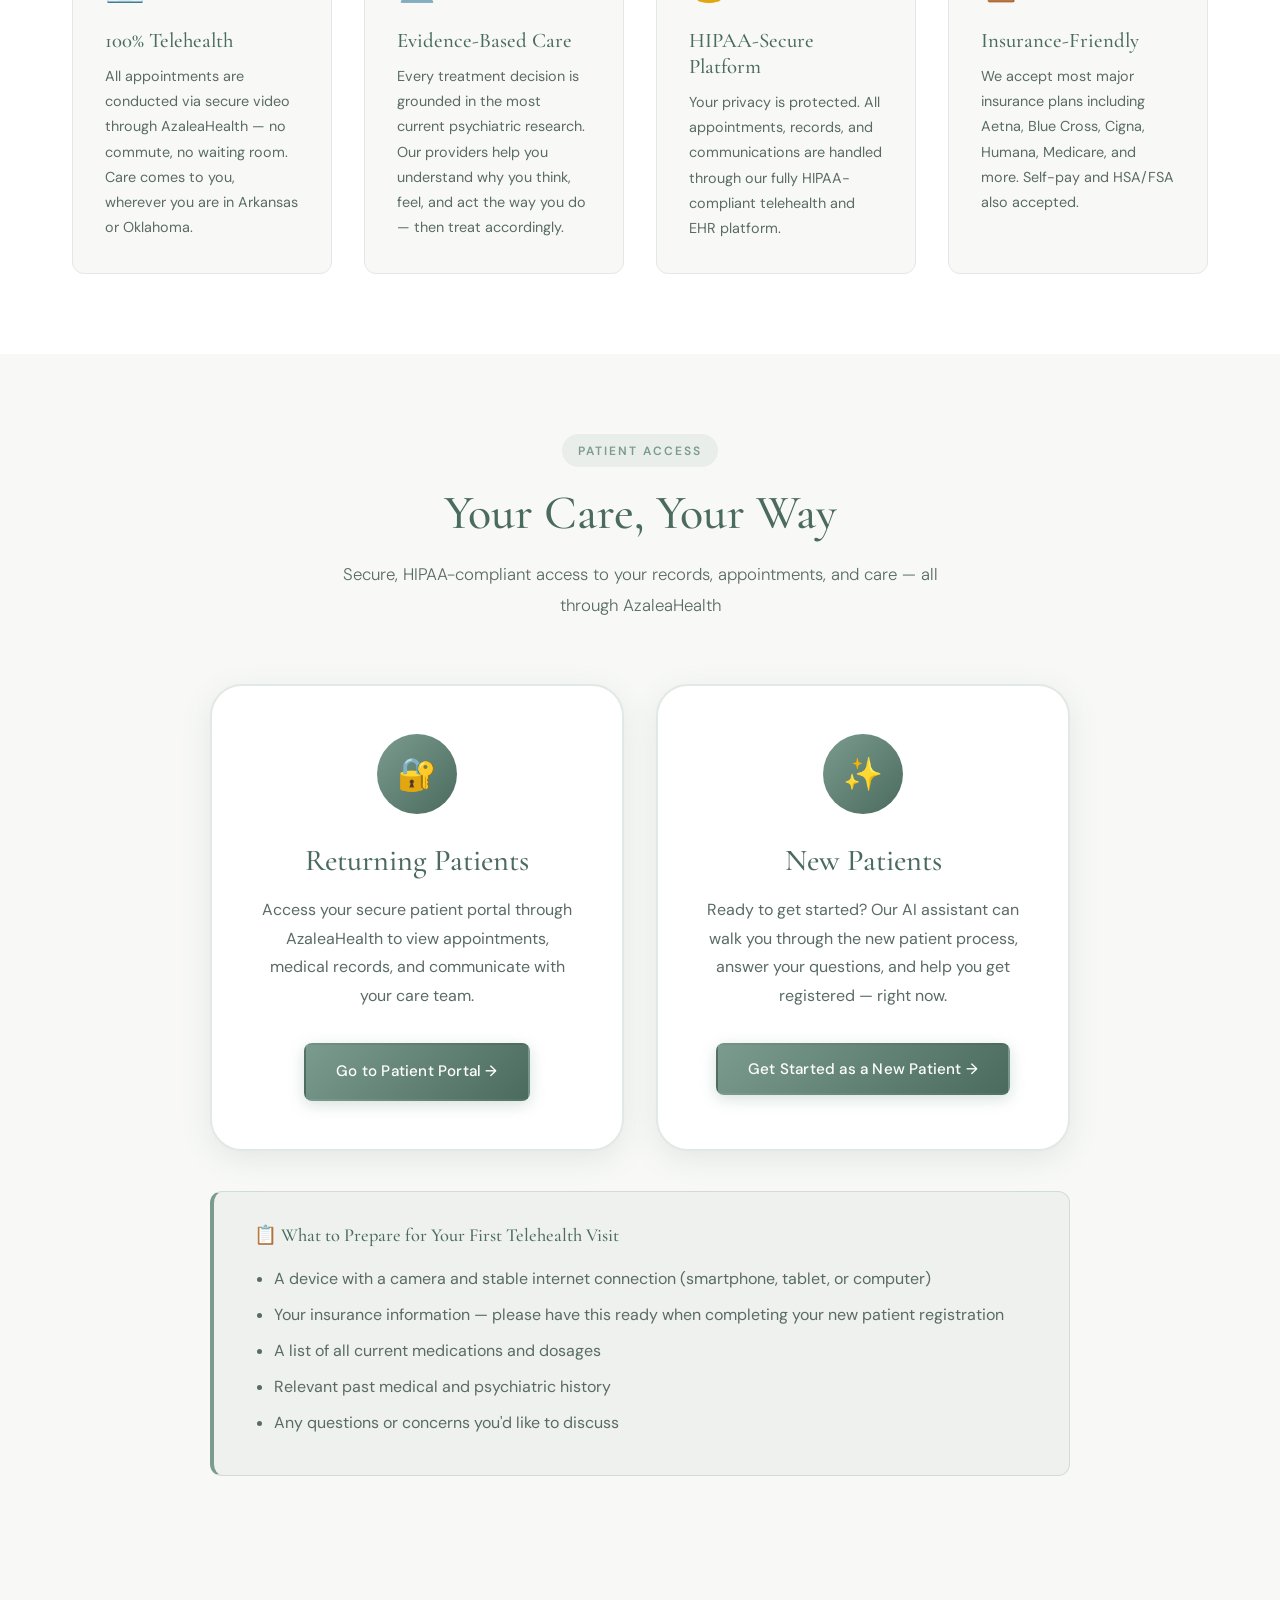
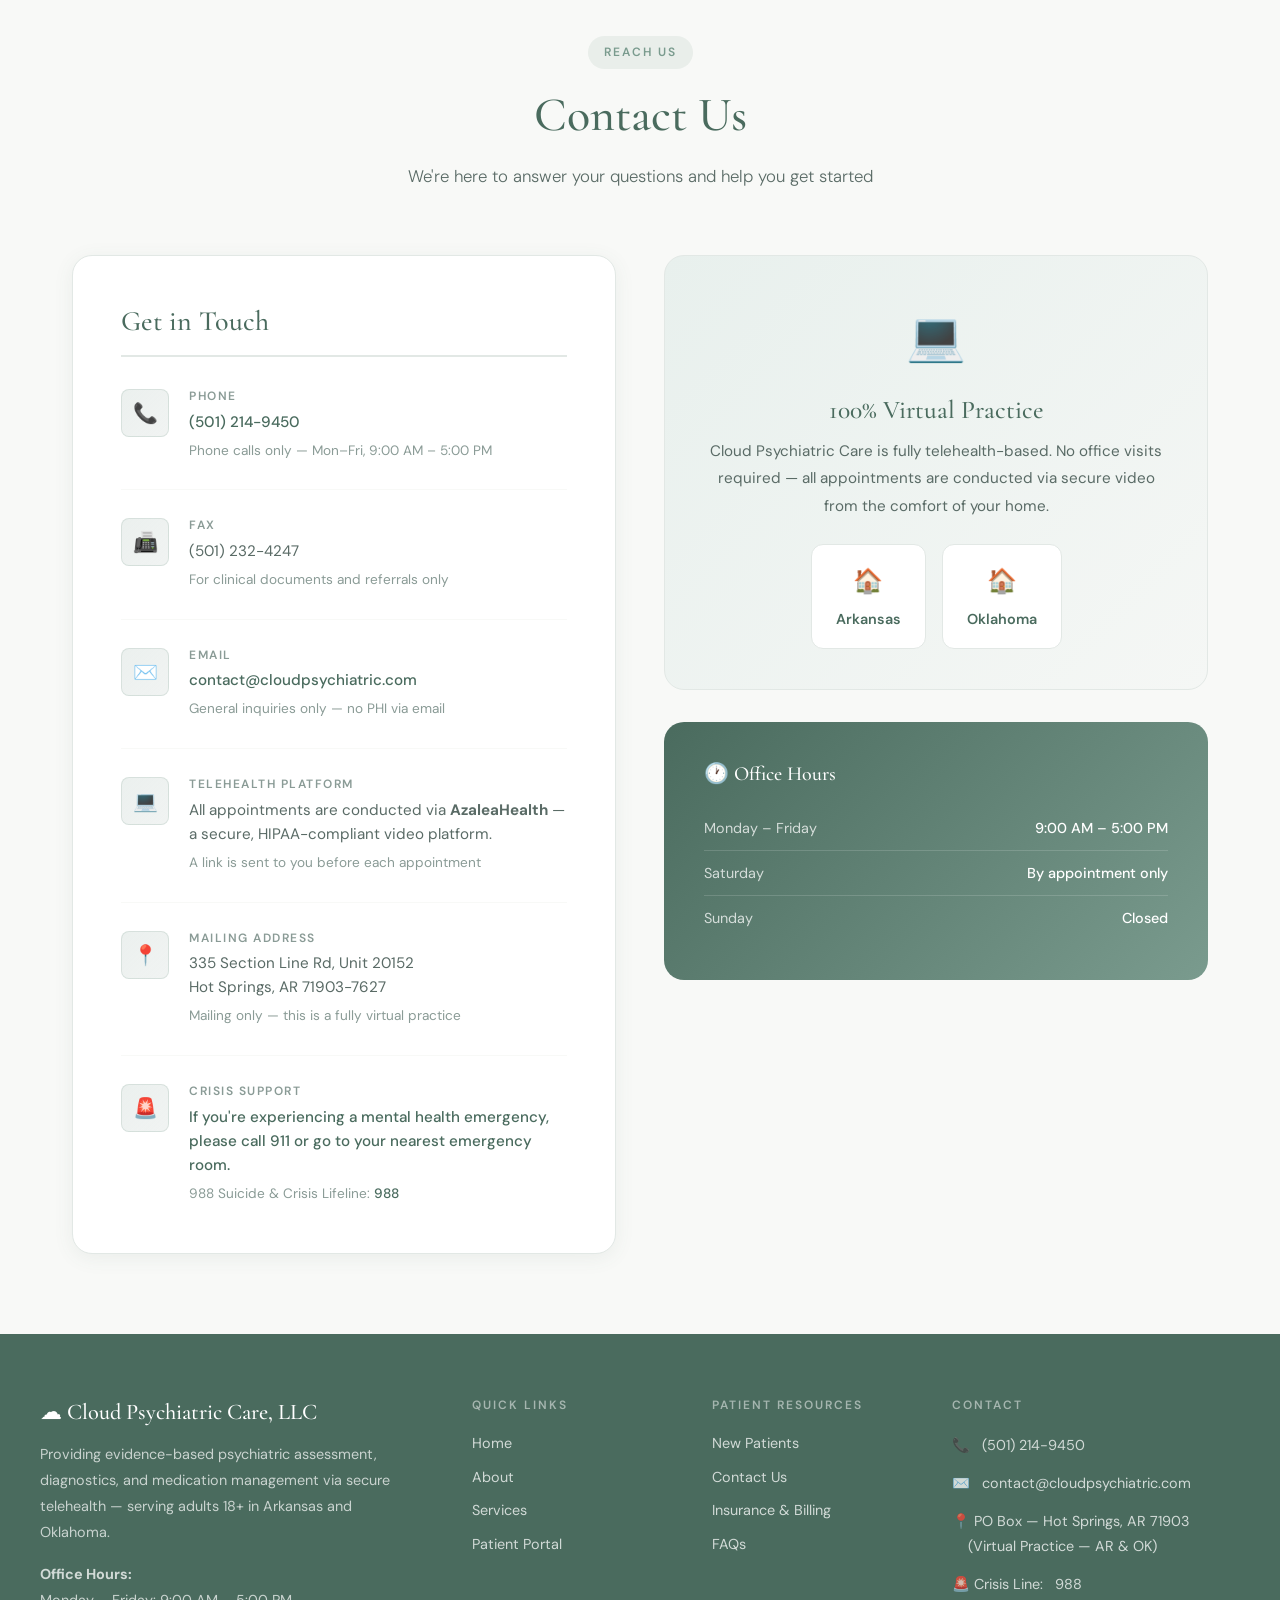
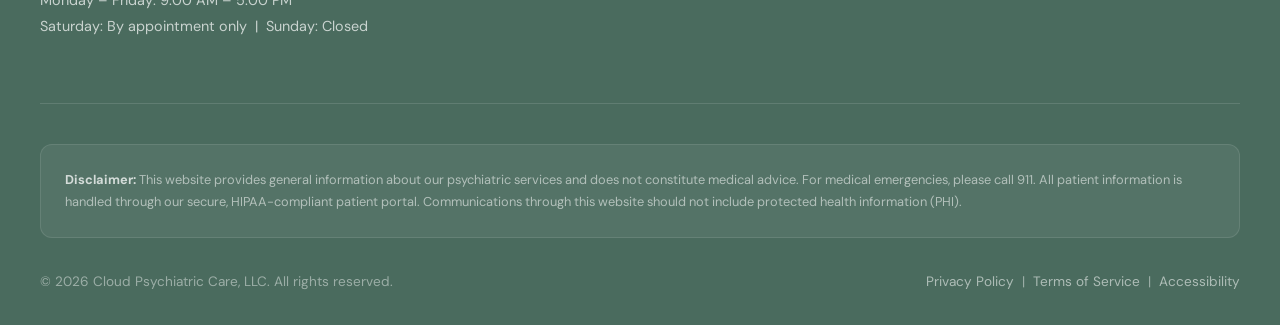
==== commit d0d19fad: "Logo additions" ====
--- a/Index.html
+++ b/Index.html
@@ -1,10 +1,10 @@
-﻿<!DOCTYPE html>
+<!DOCTYPE html>
 <html lang="en">
 <head>
     <meta charset="UTF-8">
     <meta name="viewport" content="width=device-width, initial-scale=1.0">
     <title>Cloud Psychiatric Care — Evidence-Based Telehealth Mental Health Care</title>
-    <meta name="description" content="Cloud Psychiatric Care, LLC offers evidence-based telehealth psychiatric services in Arkansas and Oklahoma. Board-certified PMHNP Sarah Cloud, MSN, APRN, PMHNP — accepting new patients.">
+    <meta name="description" content="Cloud Psychiatric Care, LLC offers evidence-based telehealth psychiatric services in Arkansas and Oklahoma from our team of board-certified Psychiatric Mental Health Nurse Practitioners — accepting new patients.">
     <link rel="stylesheet" href="Cloud_Style.css">
     <!-- Page-specific hero styles -->
     <style>
@@ -366,7 +366,7 @@
     <header class="header">
         <nav class="nav-container">
             <a href="index.html" class="logo">
-                <div class="logo-icon">☁</div>
+                <div class="logo-icon"><img src="Cloud_Psych_Logo.jpg" alt="Cloud Psychiatric Care Logo"></div>
                 <div class="logo-text">
                     Cloud Psychiatric Care
                     <span>Telehealth &mdash; AR &amp; OK</span>
@@ -398,7 +398,7 @@
                 </p>
                 <div class="hero-buttons">
                     <a href="https://sso.azaleahealth.com/ui/mhs/login?type=ambulatory&tenant=142692" class="btn btn--primary">Returning Patient Portal →</a>
-                    <a href="#new-patients" class="btn btn--secondary">New Patient? Start Here</a>
+                    <button class="btn btn--secondary" onclick="document.getElementById('newPatientModal').style.display='flex'">New Patient? Start Here</button>
                 </div>
                 <div class="hero-trust">
                     <div class="hero-trust-item"><span>✓</span> 100% Telehealth</div>
@@ -411,6 +411,7 @@
                 <div class="hero-image-frame">
                     <div class="hero-image-placeholder-text">
                         <strong>🌿</strong>
+                        Replace with a professional clinic photo<br>or calming mental health imagery
                     </div>
                 </div>
                 <div class="hero-float-card hero-float-card--1">
@@ -432,9 +433,9 @@
                 <div class="welcome-content">
                     <div class="section-tag">About the Practice</div>
                     <h2>Welcome to Cloud Psychiatric Care</h2>
-                    <p>Cloud Psychiatric Care, LLC is a fully virtual psychiatric practice serving adults 18 and older in Arkansas and Oklahoma. The practice specializes in assessment, diagnostics, and medication management — While we do not provide therapy services, we often refer patients to trusted colleagues who can offer therapy to support better treatment outcomes.</p>
-                    <p>Our team is passionate about caring for the whole person with a focus on mental health. We place an emphasis on the most up-to-date evidence-based research in combination with individualized care that is specific for you, including what will work best for you and your goals of treatment.</p>
-                    <a href="about.html" class="btn btn--primary">Meet Your Providers →</a>
+                    <p>Cloud Psychiatric Care, LLC is a fully virtual psychiatric practice serving adults 18 and older in Arkansas and Oklahoma. Our team of board-certified Psychiatric Mental Health Nurse Practitioners specializes in assessment, diagnostics, and medication management — while we do not provide therapy services, we often refer patients to trusted colleagues who can offer therapy to support better treatment outcomes.</p>
+                    <p>Our providers are passionate about caring for the whole person with a focus on mental health. We place an emphasis on the most up-to-date evidence-based research in combination with individualized care that is specific for you, including what will work best for you and your goals of treatment.</p>
+                    <a href="about.html" class="btn btn--primary">Meet Our Team →</a>
                 </div>
                 <div class="welcome-stats">
                     <div class="welcome-stat-card">
@@ -521,7 +522,7 @@
                 <div class="why-card">
                     <div class="why-card-icon">🔬</div>
                     <h3>Evidence-Based Care</h3>
-                    <p>Every treatment decision is grounded in the most current psychiatric research. Our team helps you understand why you think, feel, and act the way you do — then treats accordingly.</p>
+                    <p>Every treatment decision is grounded in the most current psychiatric research. Our providers help you understand why you think, feel, and act the way you do — then treat accordingly.</p>
                 </div>
                 <div class="why-card">
                     <div class="why-card-icon">🔒</div>
@@ -550,7 +551,7 @@
                 <div class="portal-card">
                     <div class="portal-icon">🔐</div>
                     <h3>Returning Patients</h3>
-                    <p>Access your secure patient portal through AzaleaHealth to view appointments, medical records, and communicate with a provider.</p>
+                    <p>Access your secure patient portal through AzaleaHealth to view appointments, medical records, and communicate with your care team.</p>
                     <a href="https://sso.azaleahealth.com/ui/mhs/login?type=ambulatory&tenant=142692" class="btn btn--primary">Go to Patient Portal →</a>
                 </div>
                 <div class="portal-card" id="new-patients">
--- a/Cloud_Style.css
+++ b/Cloud_Style.css
@@ -38,7 +38,6 @@
 
 html {
     scroll-behavior: smooth;
-    overflow-x: hidden;
 }
 
 body {
@@ -46,8 +45,14 @@
     color: var(--text-primary);
     line-height: 1.7;
     background: var(--neutral-cream);
-    overflow-x: hidden;
+    /* overflow-x on body alone breaks position:sticky on mobile;
+       handled instead with max-width on inner containers */
+}
+
+/* Prevent horizontal scroll without breaking sticky nav */
+.hero, .section, .page-hero, .footer, .header nav {
     max-width: 100vw;
+    overflow-x: clip;
 }
 
 /* ── Typography ── */
@@ -869,6 +874,13 @@
 }
 
 @media (max-width: 768px) {
+    /* Keep nav pinned to top on mobile */
+    .header {
+        position: sticky;
+        top: 0;
+        z-index: 1000;
+    }
+
     .nav-links {
         display: none;
         position: absolute;
@@ -986,4 +998,3 @@
         font-size: 1.75rem;
     }
 }
- 
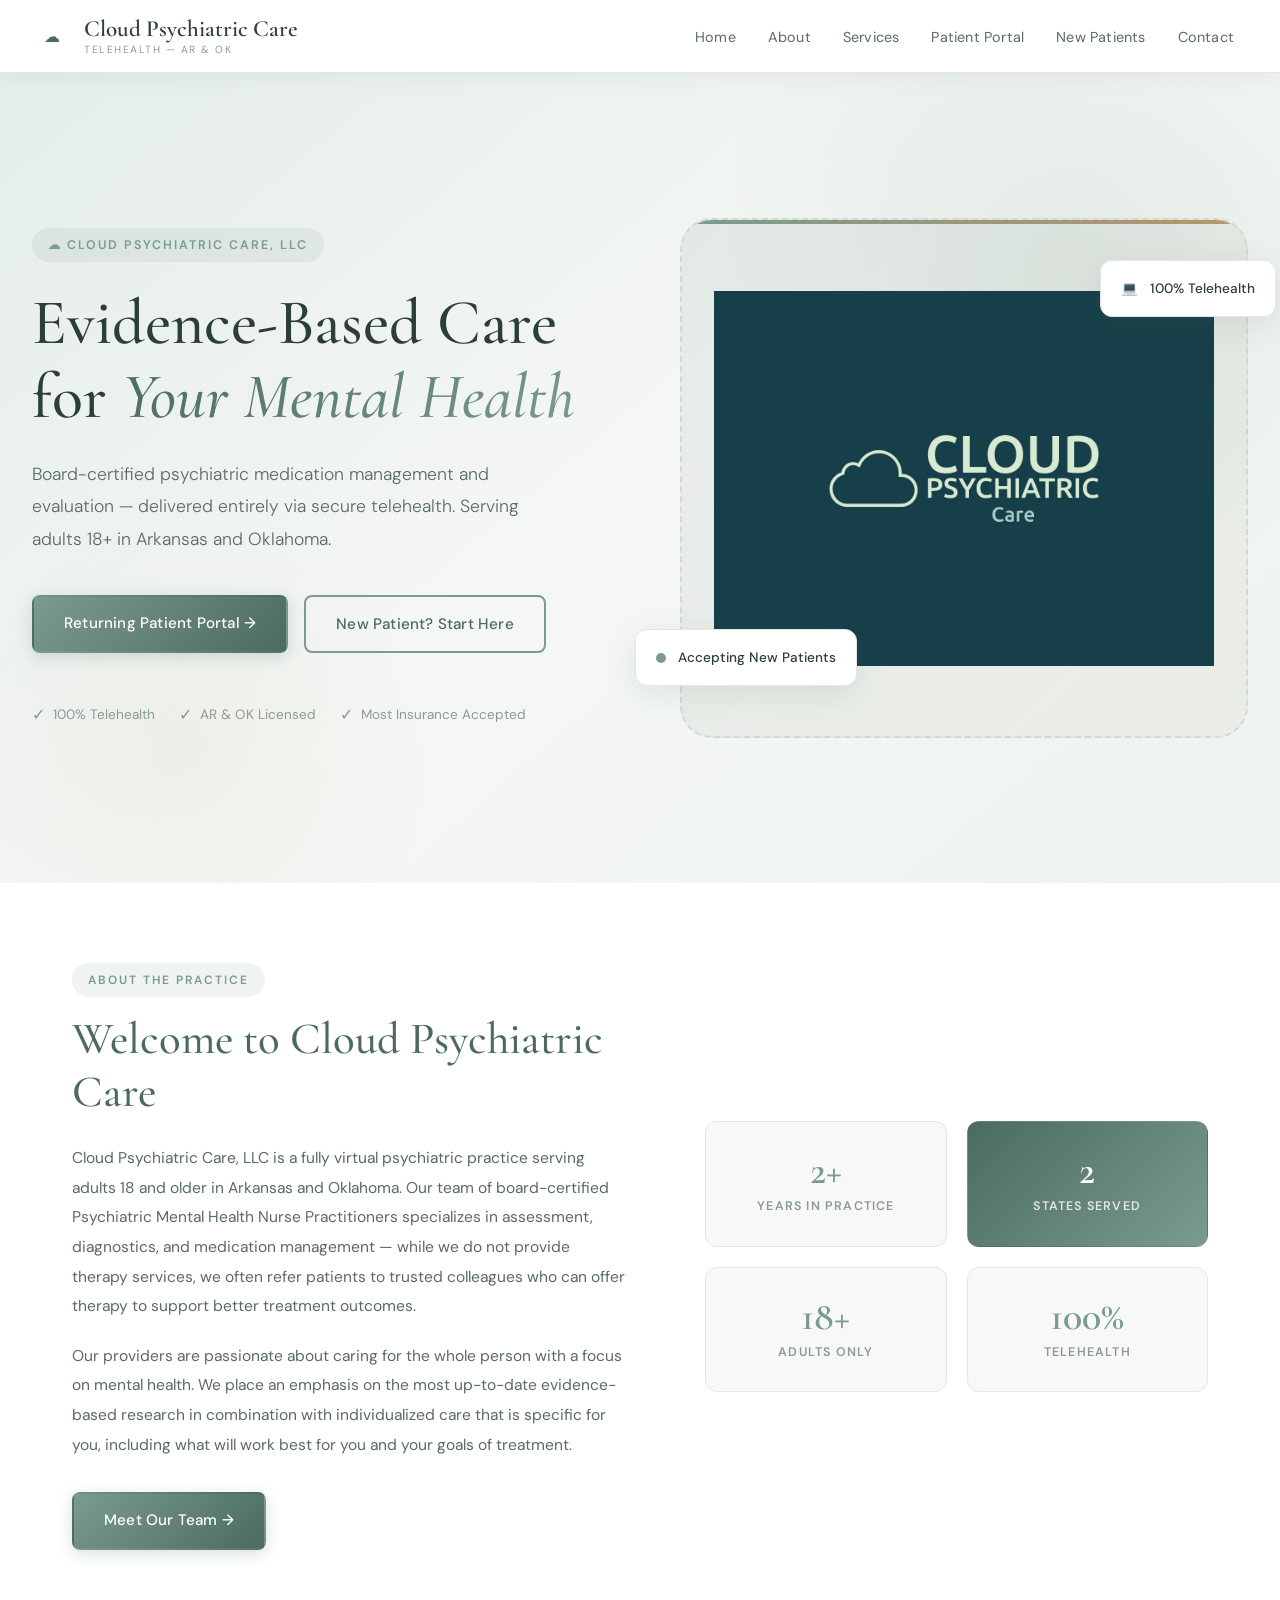
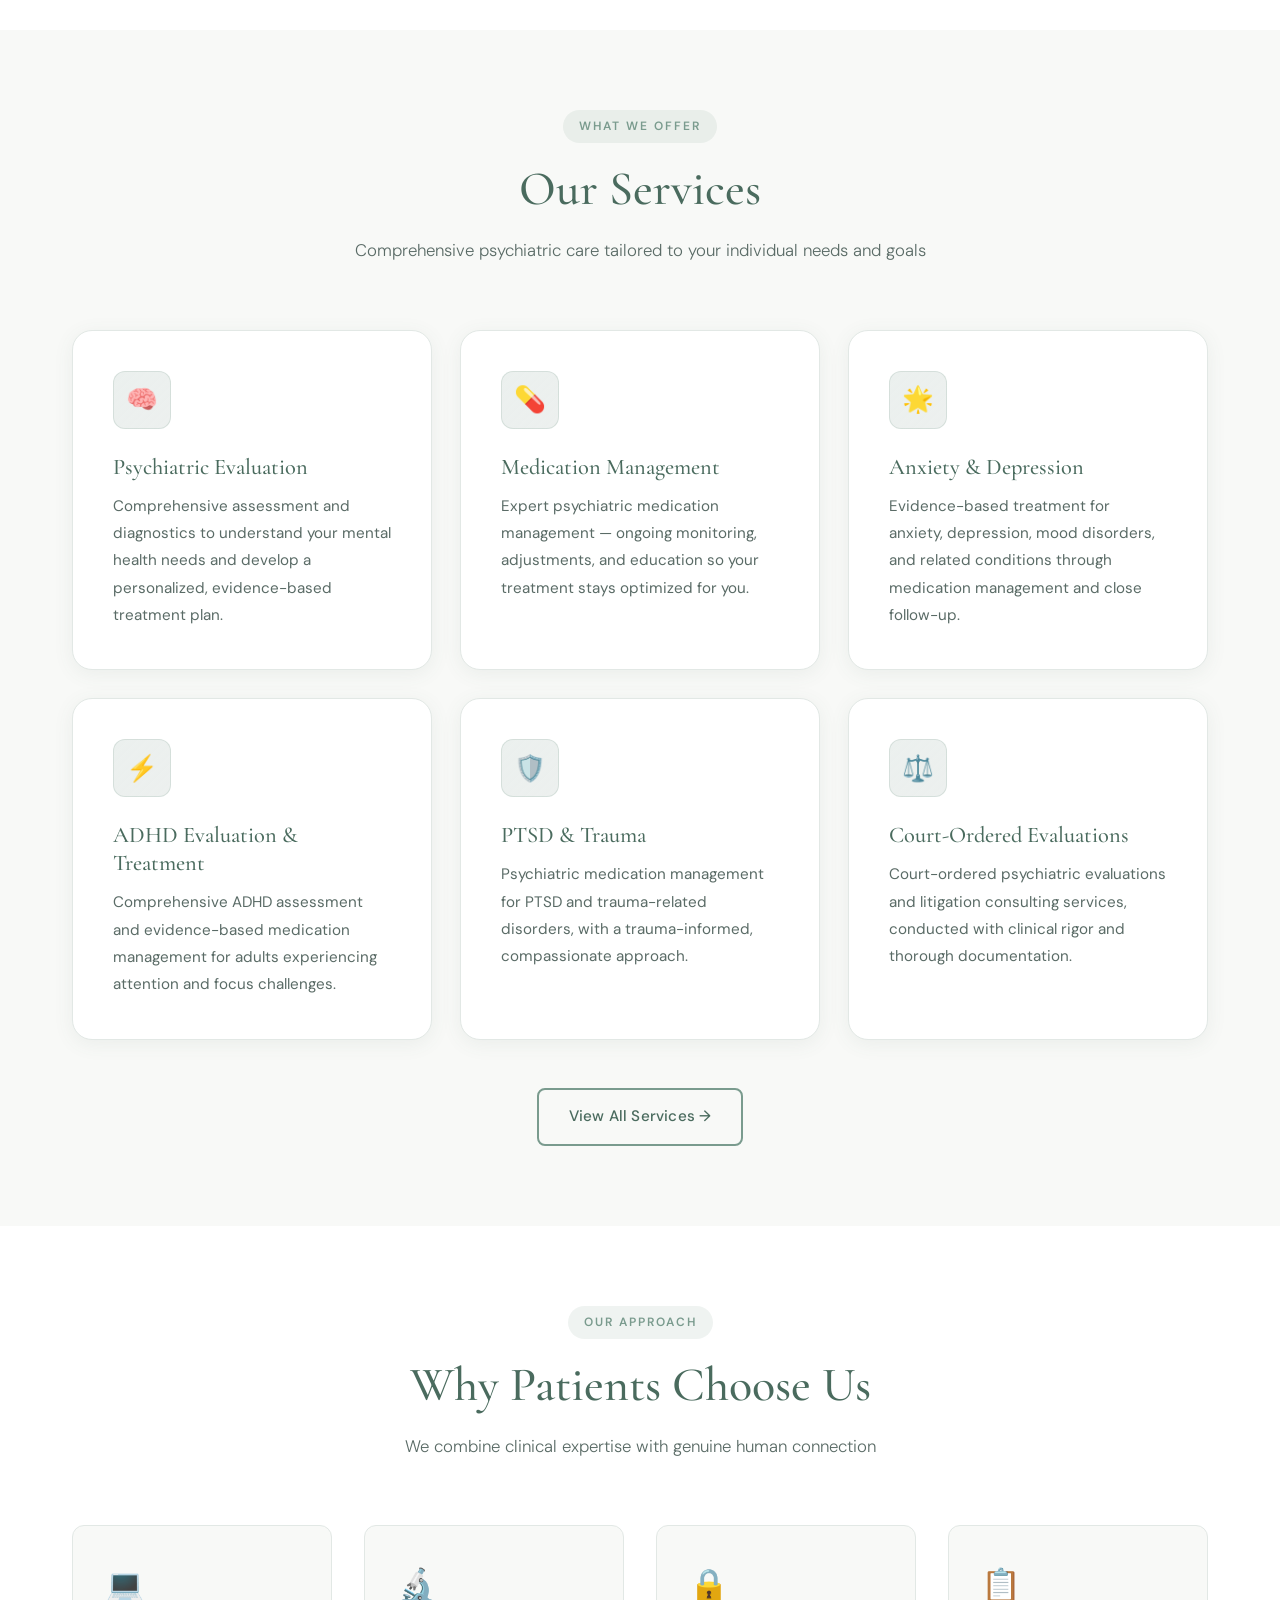
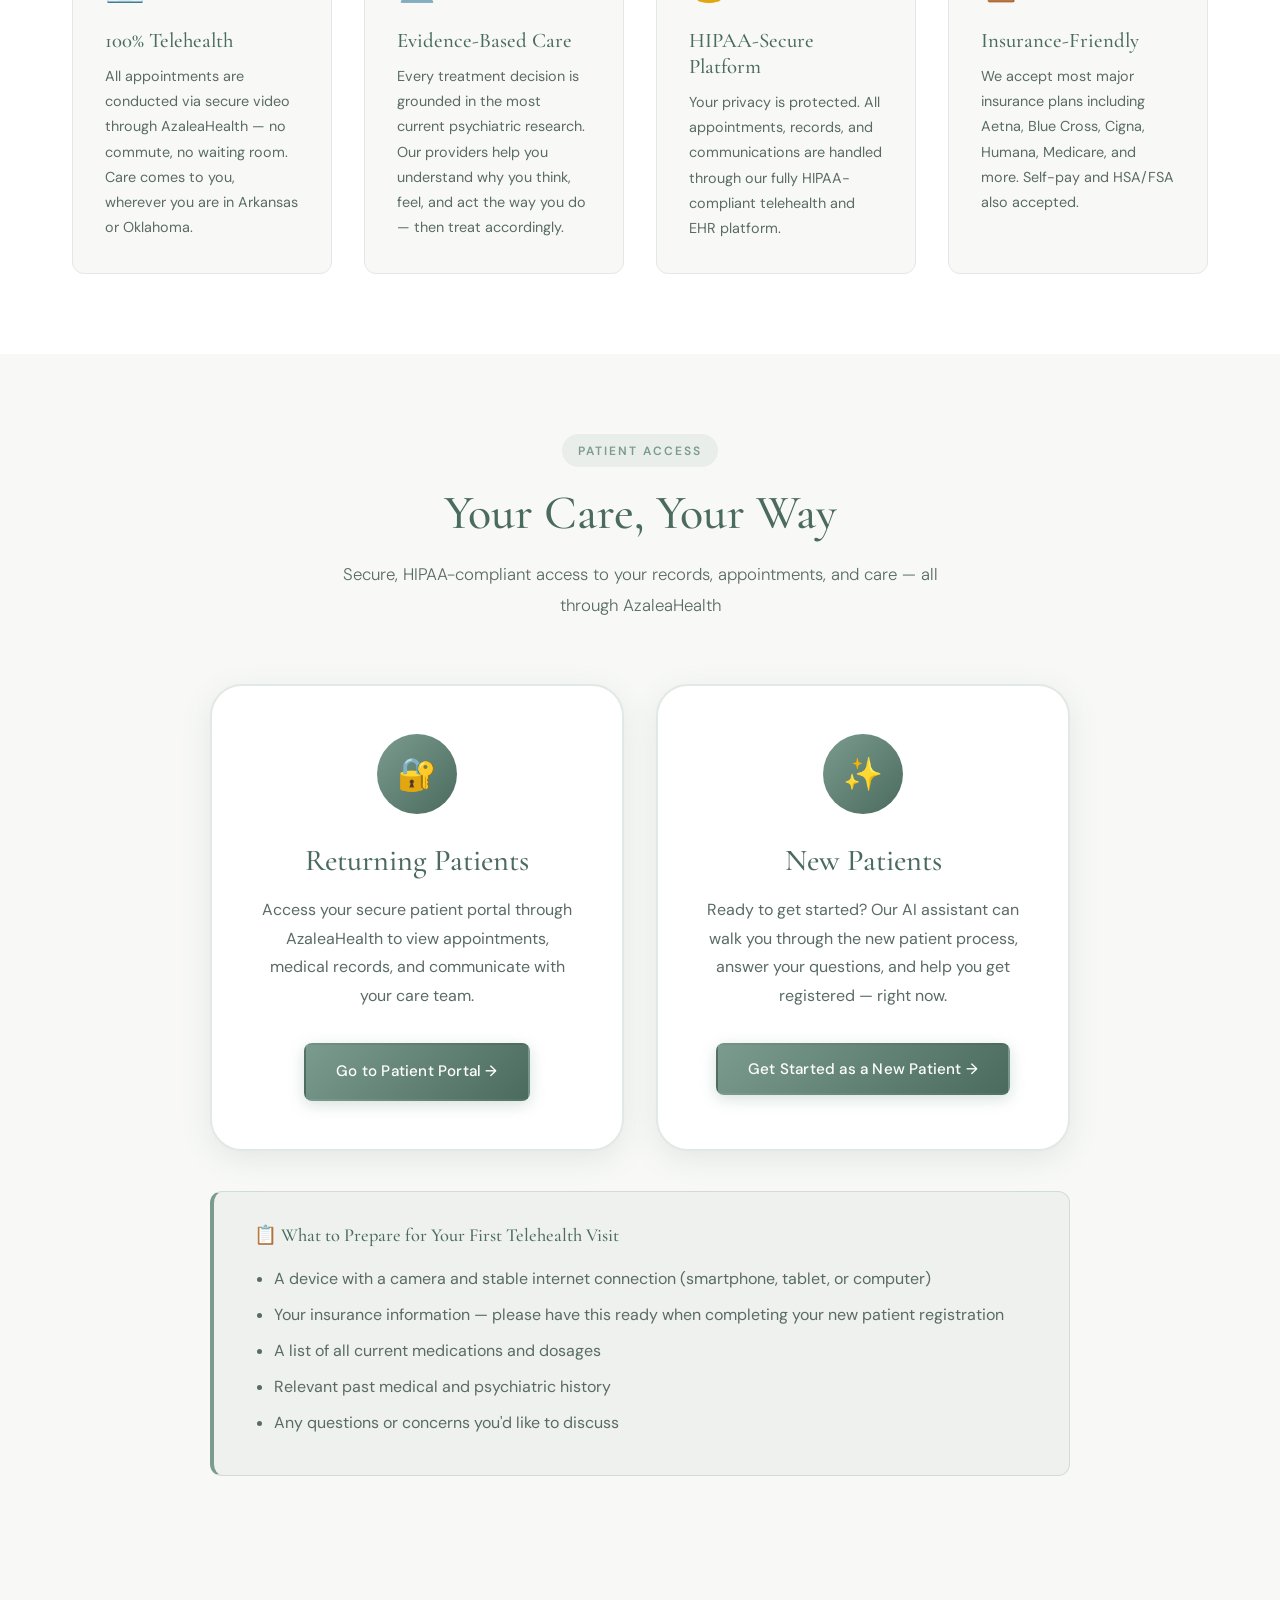
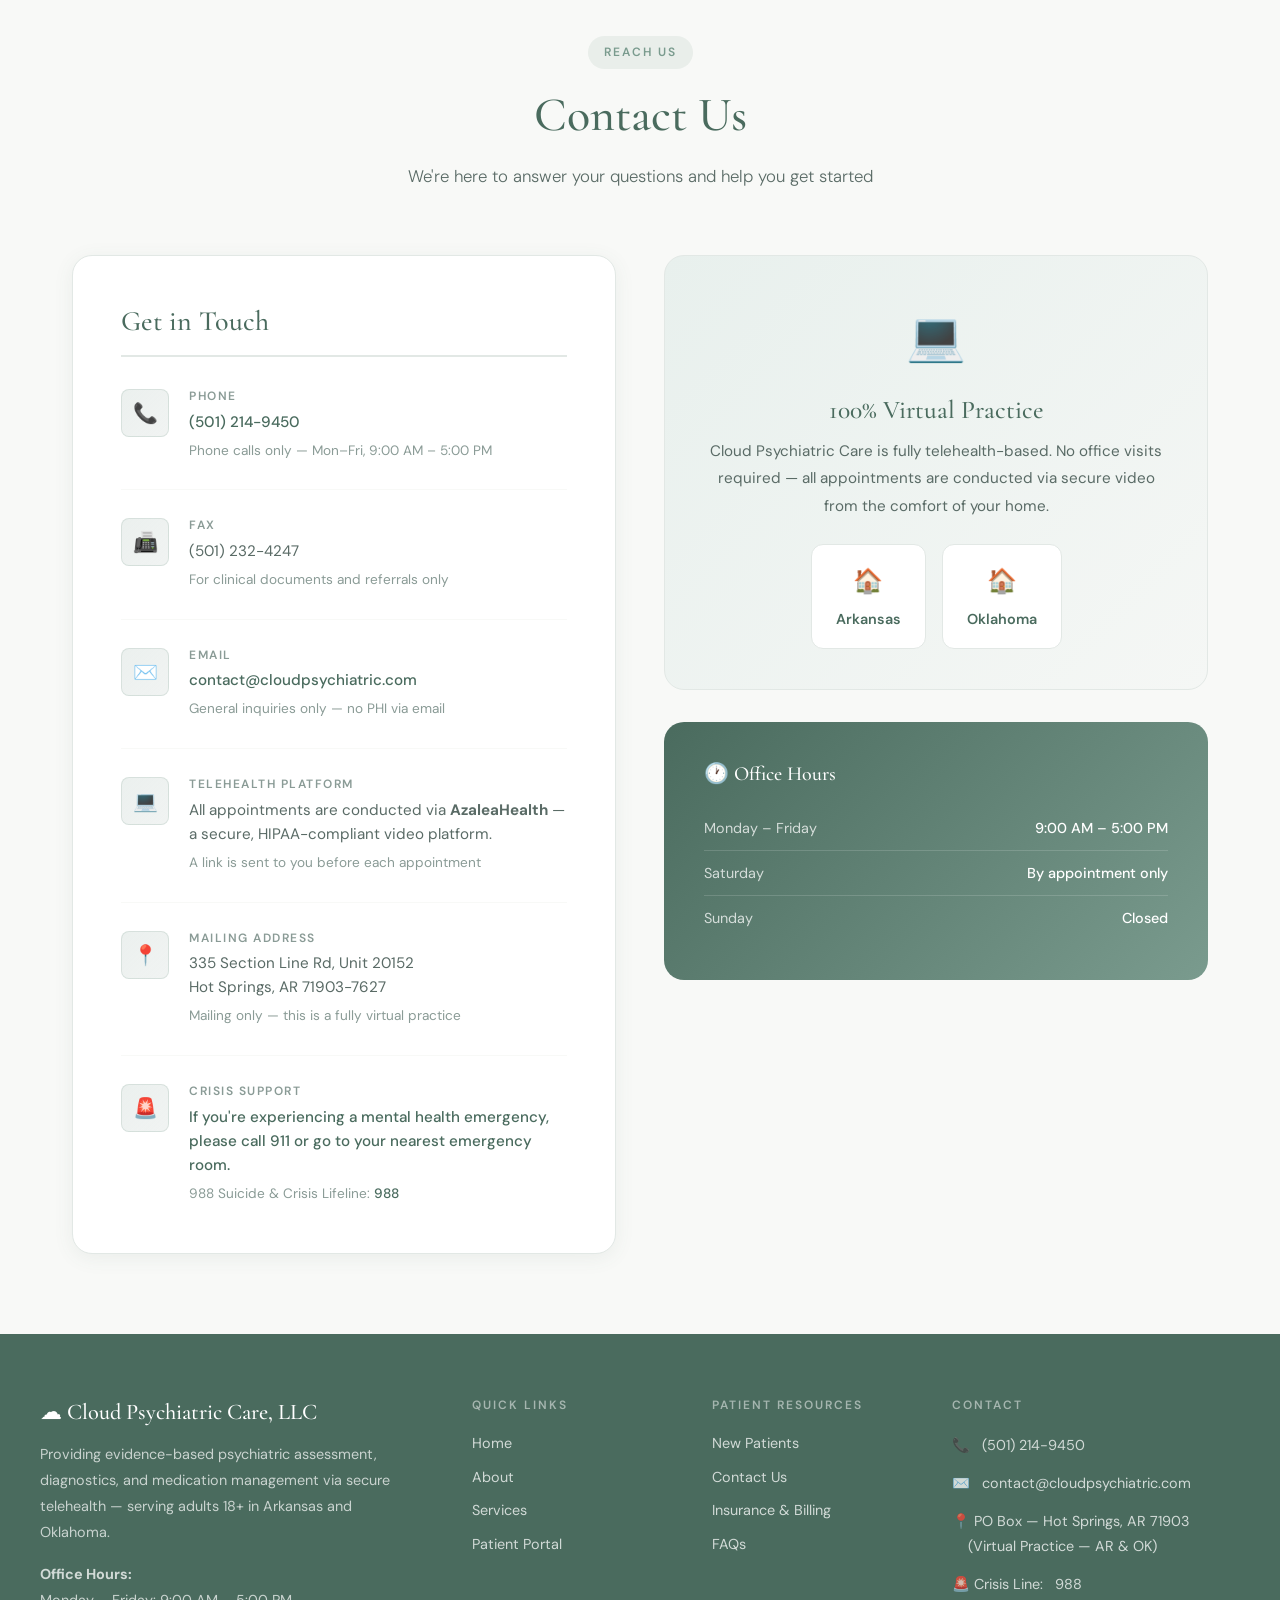
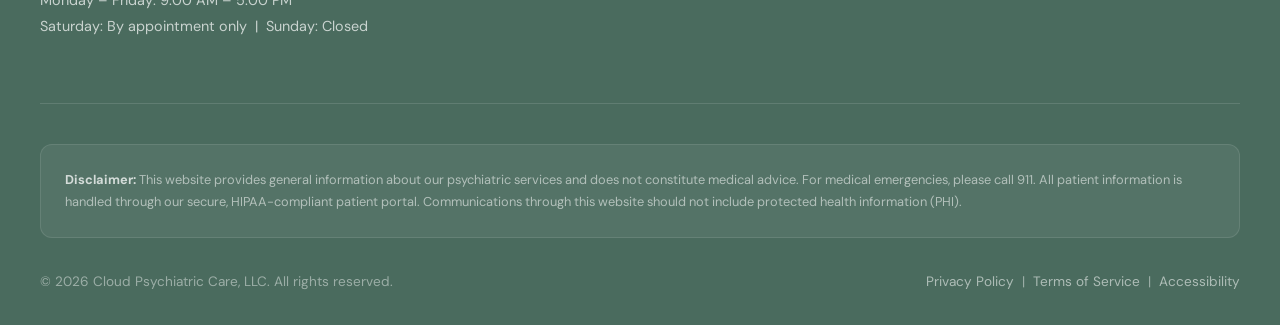
==== commit 6b4c9633: "logo" ====
--- a/Index.html
+++ b/Index.html
@@ -366,7 +366,7 @@
     <header class="header">
         <nav class="nav-container">
             <a href="index.html" class="logo">
-                <div class="logo-icon"><img src="Cloud_Psych_Logo.jpg" alt="Cloud Psychiatric Care Logo"></div>
+                <div class="logo-icon">☁</div>
                 <div class="logo-text">
                     Cloud Psychiatric Care
                     <span>Telehealth &mdash; AR &amp; OK</span>
@@ -409,10 +409,7 @@
 
             <div class="hero-visual">
                 <div class="hero-image-frame">
-                    <div class="hero-image-placeholder-text">
-                        <strong>🌿</strong>
-                        Replace with a professional clinic photo<br>or calming mental health imagery
-                    </div>
+                    <img src="Cloud_Psych_Logo.jpg" alt="Cloud Psychiatric Care" class="hero-image-photo">
                 </div>
                 <div class="hero-float-card hero-float-card--1">
                     <div class="dot"></div>
--- a/Cloud_Style.css
+++ b/Cloud_Style.css
@@ -1,4 +1,4 @@
-﻿/* ============================================================
+/* ============================================================
    Cloud Psychiatry — Shared Stylesheet
    ============================================================ */
 
@@ -49,8 +49,11 @@
        handled instead with max-width on inner containers */
 }
 
-/* Prevent horizontal scroll without breaking sticky nav */
-.hero, .section, .page-hero, .footer, .header nav {
+/* Prevent horizontal scroll from wide decorative elements only —
+   NOT applied to .section/.fade-in-section, since overflow-x:clip
+   on those interferes with the IntersectionObserver fade-in on mobile
+   and can leave sections permanently invisible. */
+.hero, .page-hero, .footer, .header nav {
     max-width: 100vw;
     overflow-x: clip;
 }
@@ -233,14 +236,19 @@
 .logo-icon {
     width: 40px;
     height: 40px;
-    background: linear-gradient(135deg, var(--primary-sage), var(--primary-deep));
     border-radius: var(--radius-sm);
     display: flex;
     align-items: center;
     justify-content: center;
-    color: var(--white);
-    font-size: 1.25rem;
     flex-shrink: 0;
+    overflow: hidden;
+}
+
+.logo-icon img {
+    width: 100%;
+    height: 100%;
+    object-fit: cover;
+    display: block;
 }
 
 .logo-text {
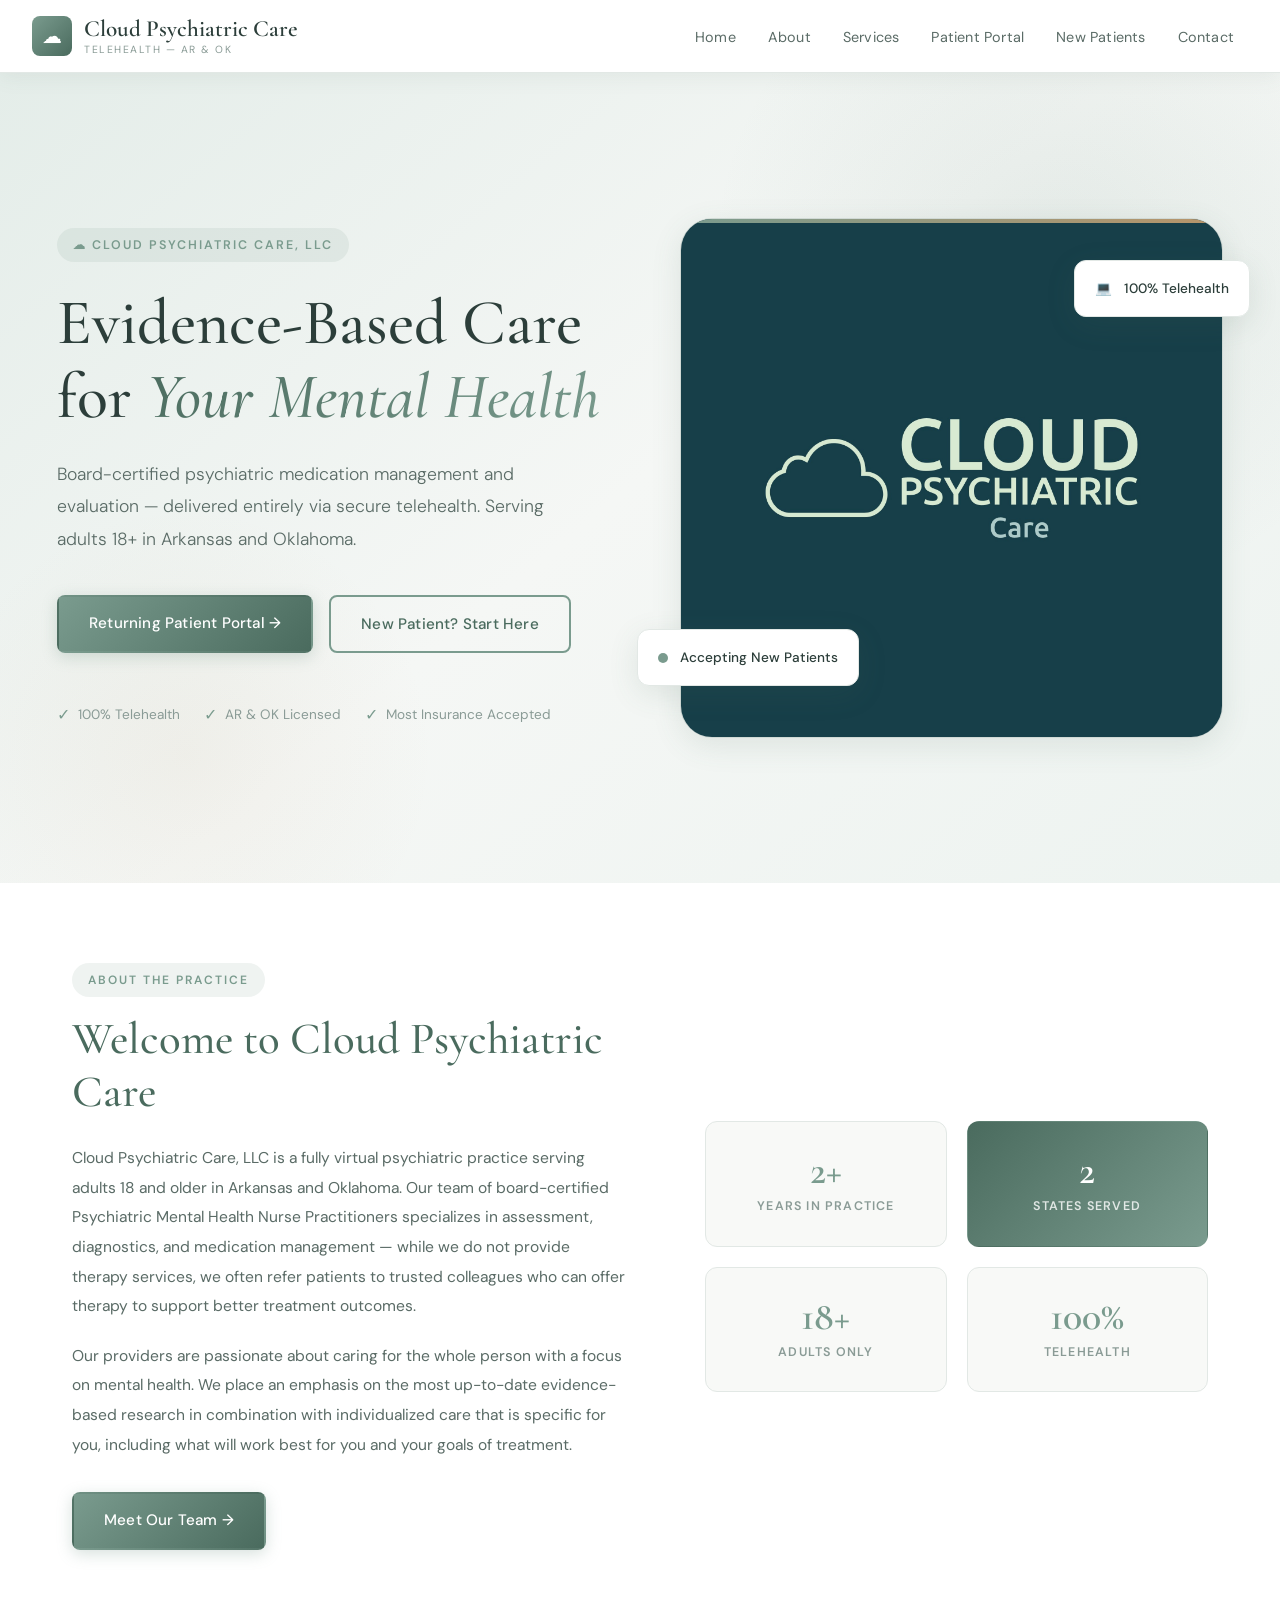
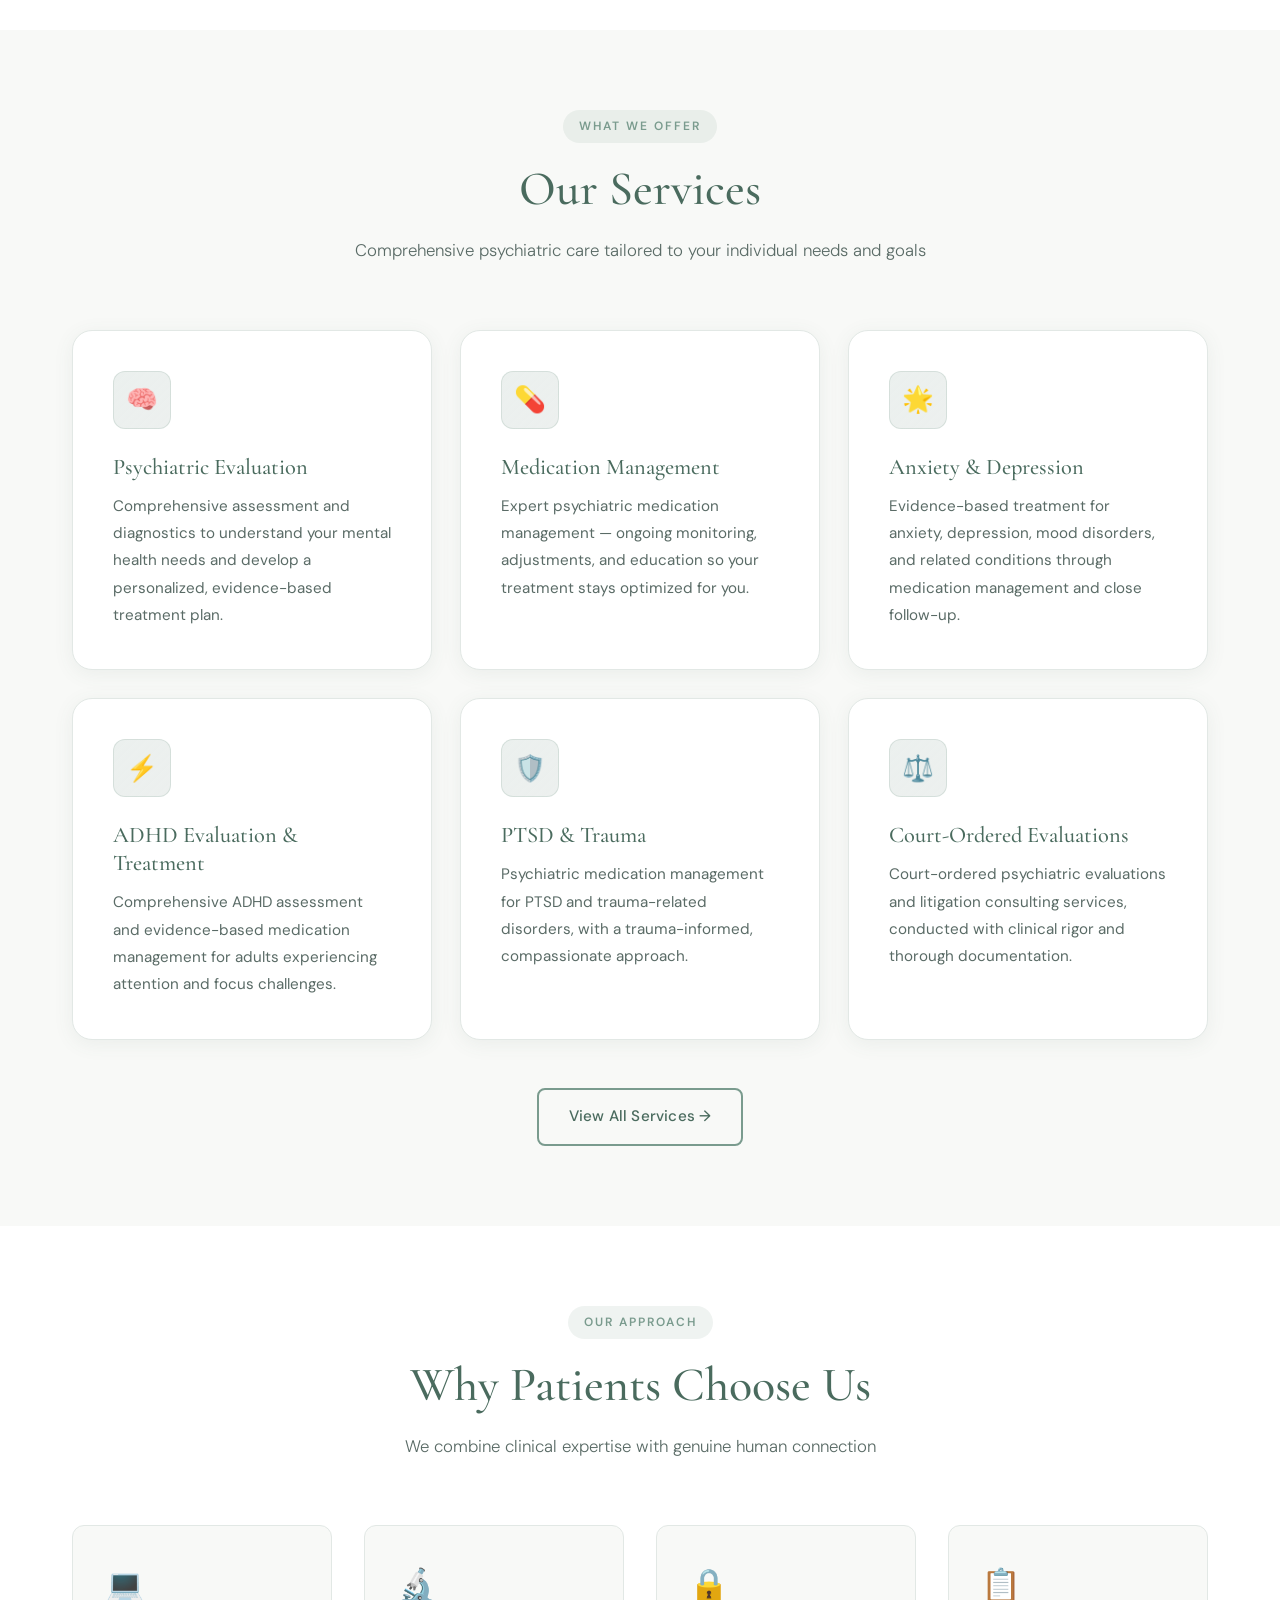
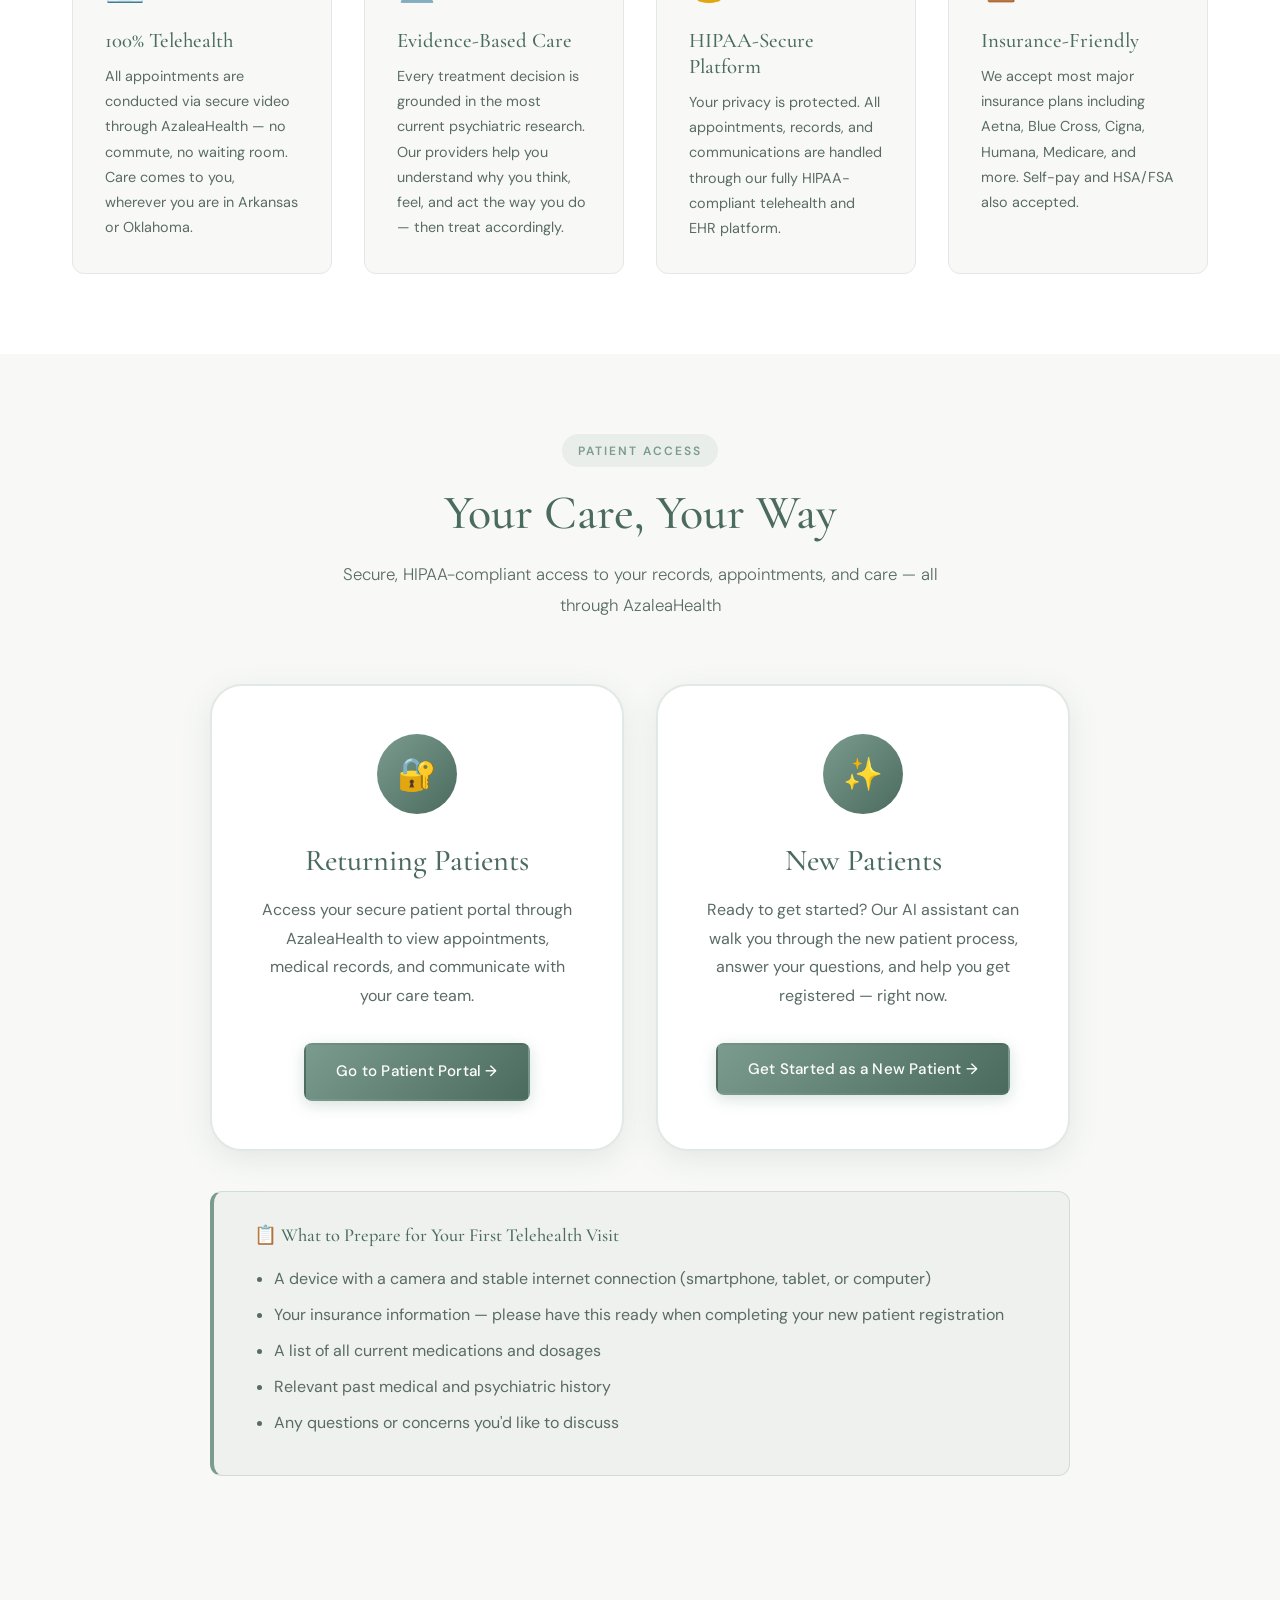
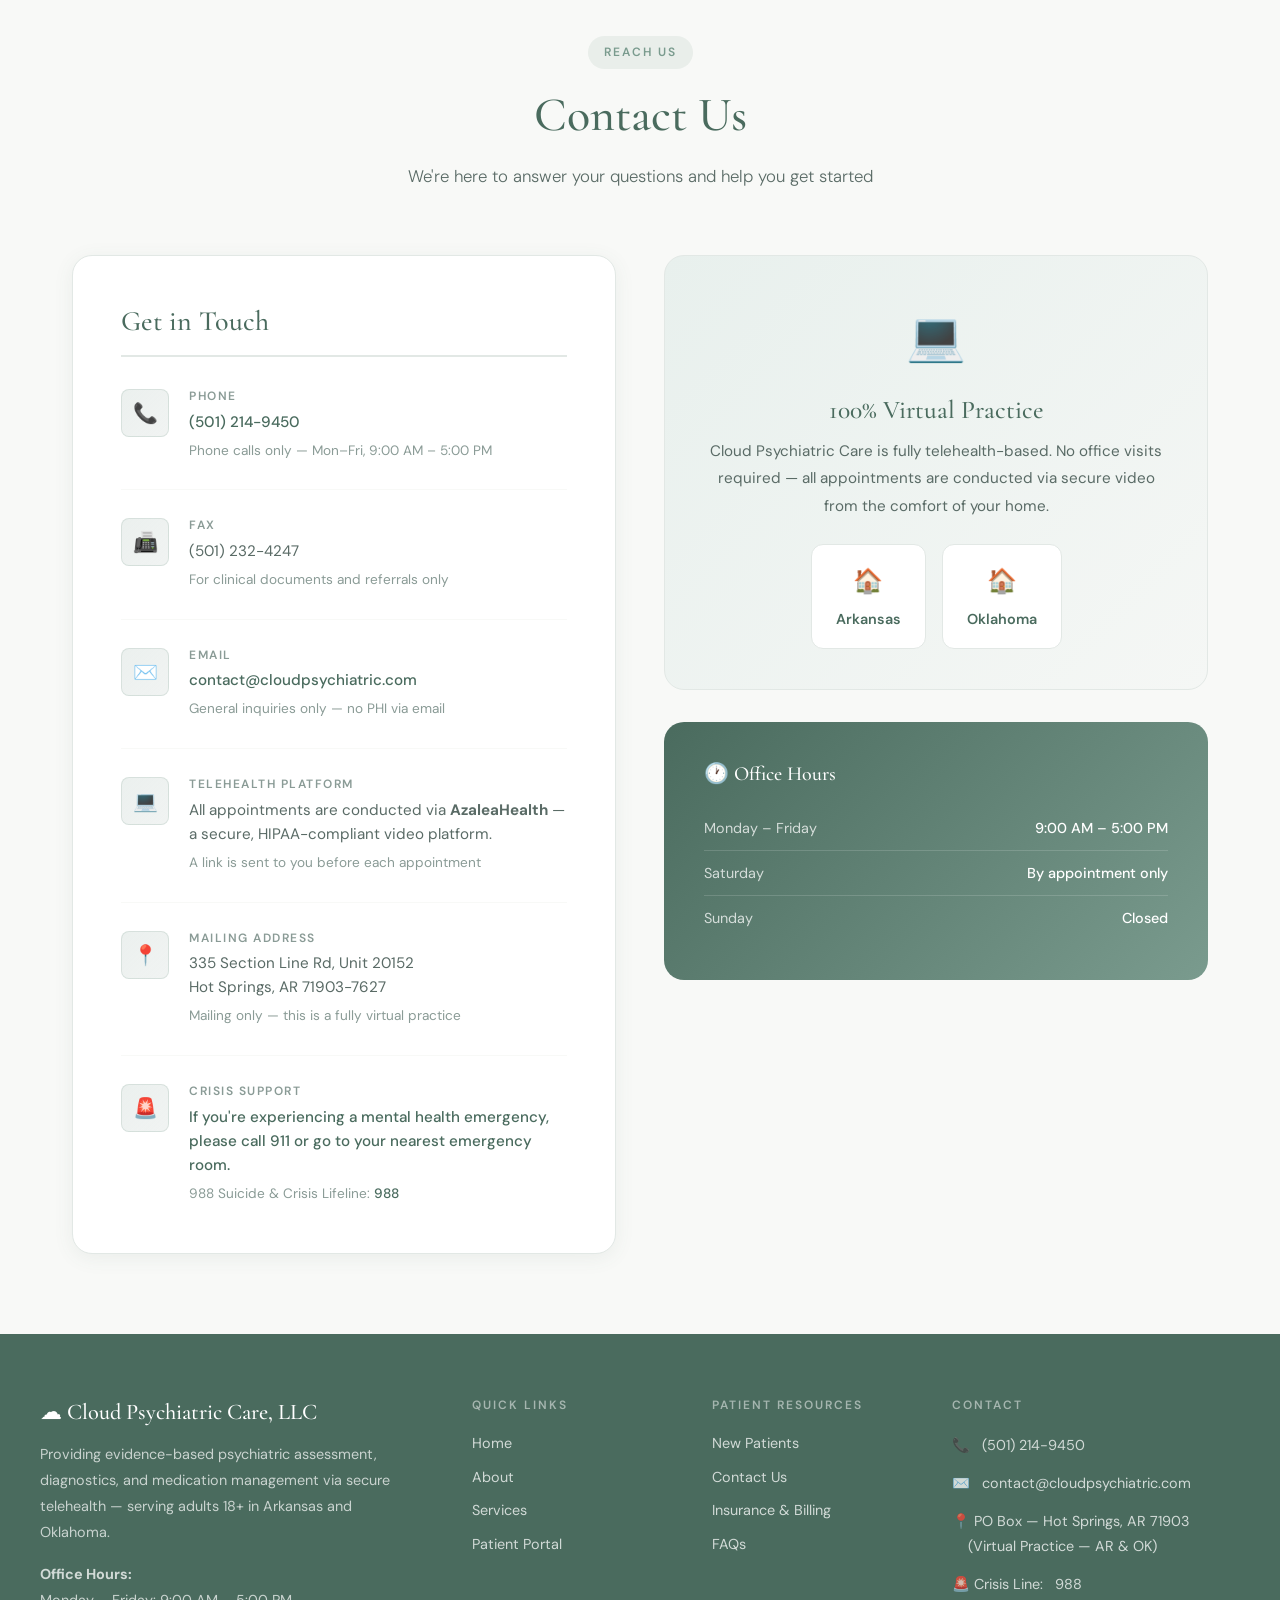
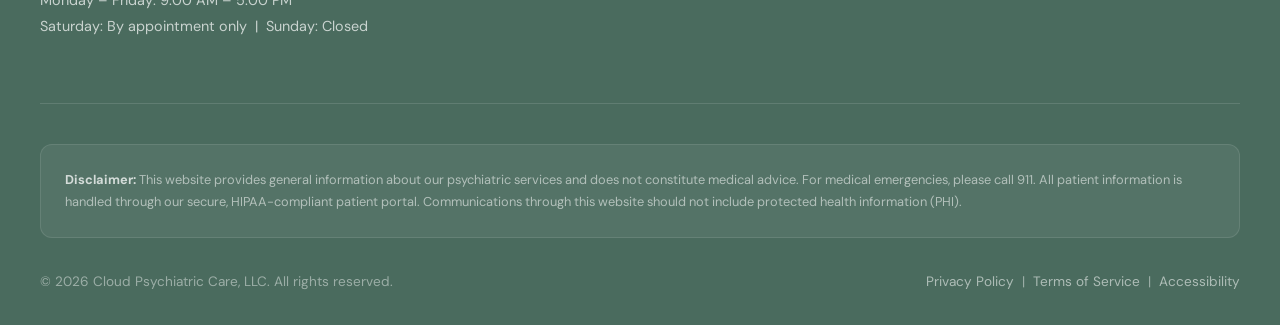
==== commit 638061d3: "Logo and New Tab buttons" ====
--- a/Index.html
+++ b/Index.html
@@ -135,14 +135,10 @@
             height: 100%;
             background: linear-gradient(135deg, rgba(122, 155, 142, 0.12), rgba(184, 149, 106, 0.08));
             border-radius: var(--radius-xl);
-            border: 2px dashed var(--neutral-border);
-            display: flex;
-            align-items: center;
-            justify-content: center;
-            text-align: center;
-            padding: 2rem;
+            border: 1px solid var(--neutral-border);
             position: relative;
             overflow: hidden;
+            box-shadow: var(--shadow-medium);
         }
 
             .hero-image-frame::before {
@@ -154,19 +150,19 @@
                 height: 4px;
                 background: linear-gradient(90deg, var(--primary-sage), var(--accent-warm));
                 border-radius: 4px 4px 0 0;
-            }
-
-        .hero-image-placeholder-text {
-            color: var(--text-muted);
-            font-size: 0.9rem;
-            line-height: 1.7;
-        }
-
-            .hero-image-placeholder-text strong {
-                display: block;
-                font-size: 2.5rem;
-                margin-bottom: 0.75rem;
-            }
+                z-index: 2;
+            }
+
+        .hero-image-photo {
+            position: absolute;
+            top: 0;
+            left: 0;
+            width: 100%;
+            height: 100%;
+            object-fit: cover;
+            object-position: center;
+            display: block;
+        }
 
         /* Floating accent cards */
         .hero-float-card {
@@ -397,7 +393,7 @@
                     Board-certified psychiatric medication management and evaluation — delivered entirely via secure telehealth. Serving adults 18+ in Arkansas and Oklahoma.
                 </p>
                 <div class="hero-buttons">
-                    <a href="https://sso.azaleahealth.com/ui/mhs/login?type=ambulatory&tenant=142692" class="btn btn--primary">Returning Patient Portal →</a>
+                    <a href="https://sso.azaleahealth.com/ui/mhs/login?type=ambulatory&tenant=142692" class="btn btn--primary" target="_blank" rel="noopener noreferrer">Returning Patient Portal →</a>
                     <button class="btn btn--secondary" onclick="document.getElementById('newPatientModal').style.display='flex'">New Patient? Start Here</button>
                 </div>
                 <div class="hero-trust">
@@ -549,7 +545,7 @@
                     <div class="portal-icon">🔐</div>
                     <h3>Returning Patients</h3>
                     <p>Access your secure patient portal through AzaleaHealth to view appointments, medical records, and communicate with your care team.</p>
-                    <a href="https://sso.azaleahealth.com/ui/mhs/login?type=ambulatory&tenant=142692" class="btn btn--primary">Go to Patient Portal →</a>
+                    <a href="https://sso.azaleahealth.com/ui/mhs/login?type=ambulatory&tenant=142692" class="btn btn--primary" target="_blank" rel="noopener noreferrer">Go to Patient Portal →</a>
                 </div>
                 <div class="portal-card" id="new-patients">
                     <div class="portal-icon">✨</div>
--- a/Cloud_Style.css
+++ b/Cloud_Style.css
@@ -236,19 +236,14 @@
 .logo-icon {
     width: 40px;
     height: 40px;
+    background: linear-gradient(135deg, var(--primary-sage), var(--primary-deep));
     border-radius: var(--radius-sm);
     display: flex;
     align-items: center;
     justify-content: center;
+    color: var(--white);
+    font-size: 1.25rem;
     flex-shrink: 0;
-    overflow: hidden;
-}
-
-.logo-icon img {
-    width: 100%;
-    height: 100%;
-    object-fit: cover;
-    display: block;
 }
 
 .logo-text {
